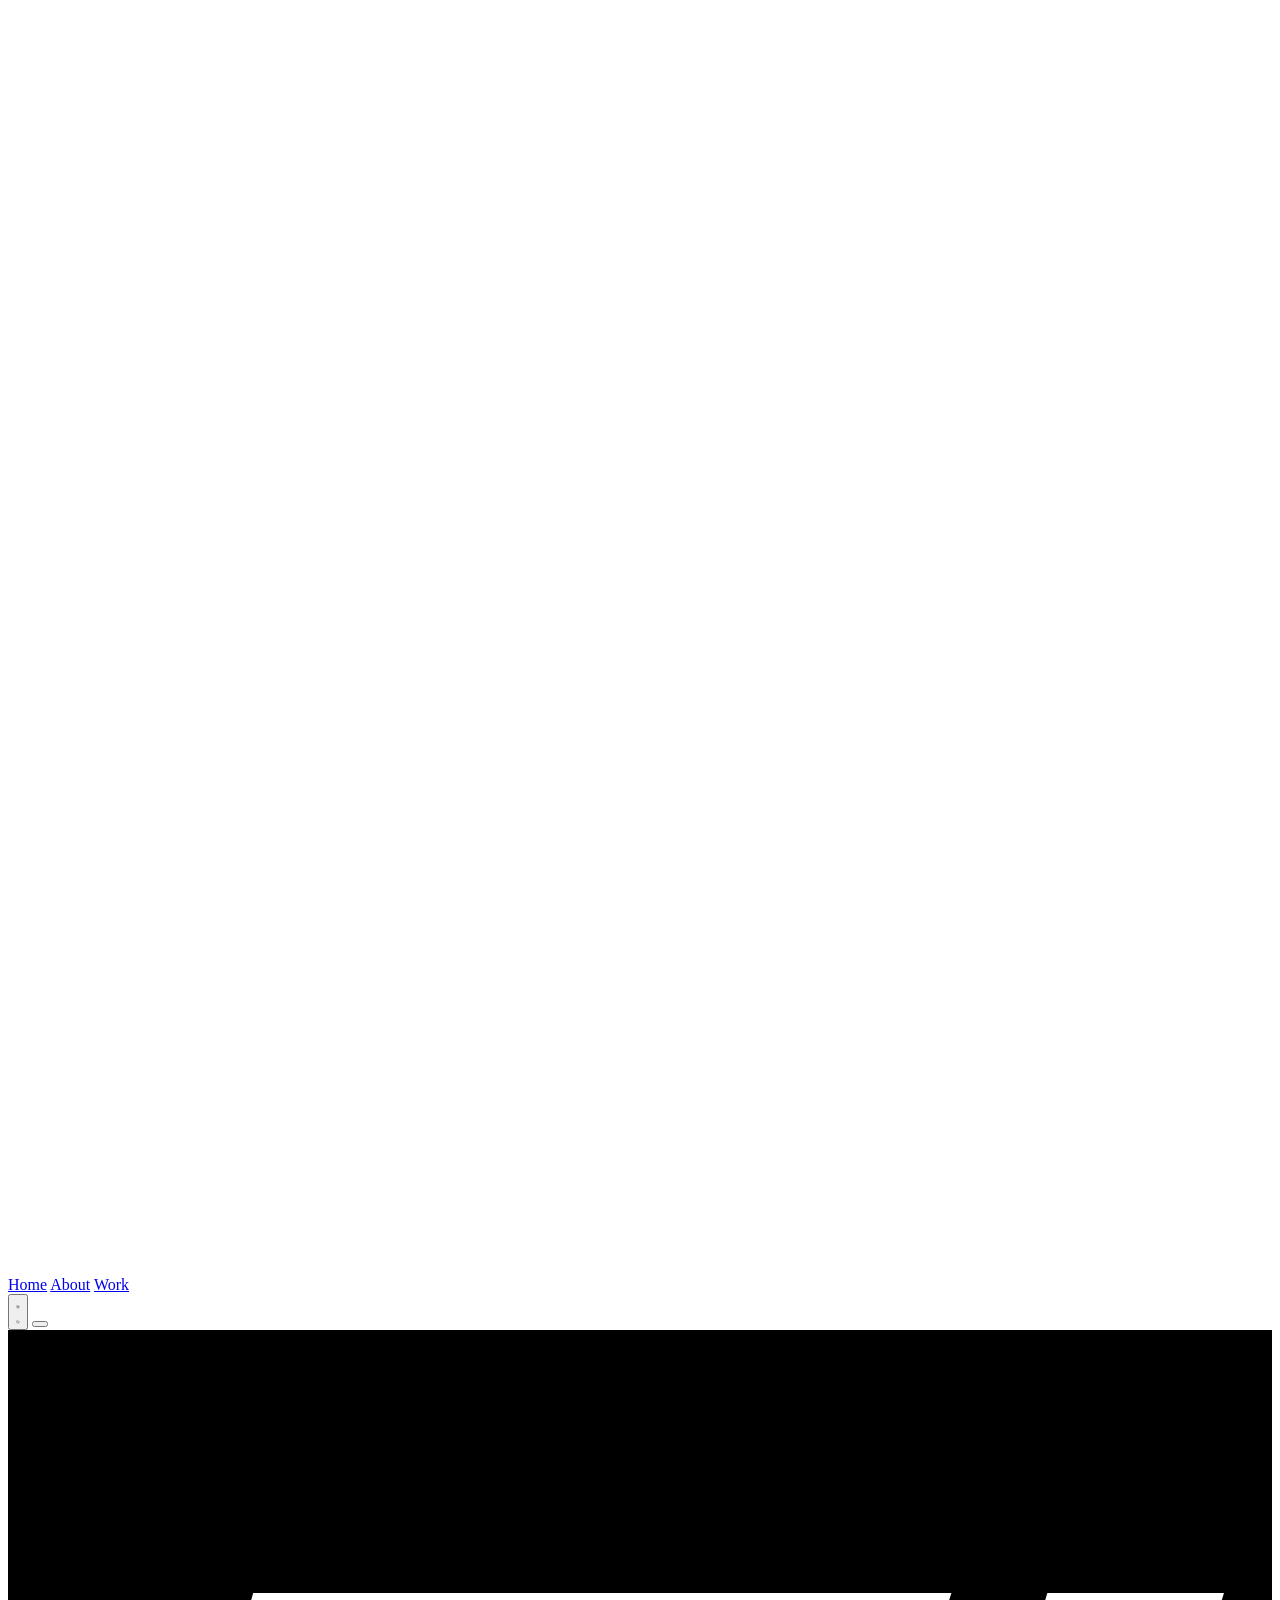
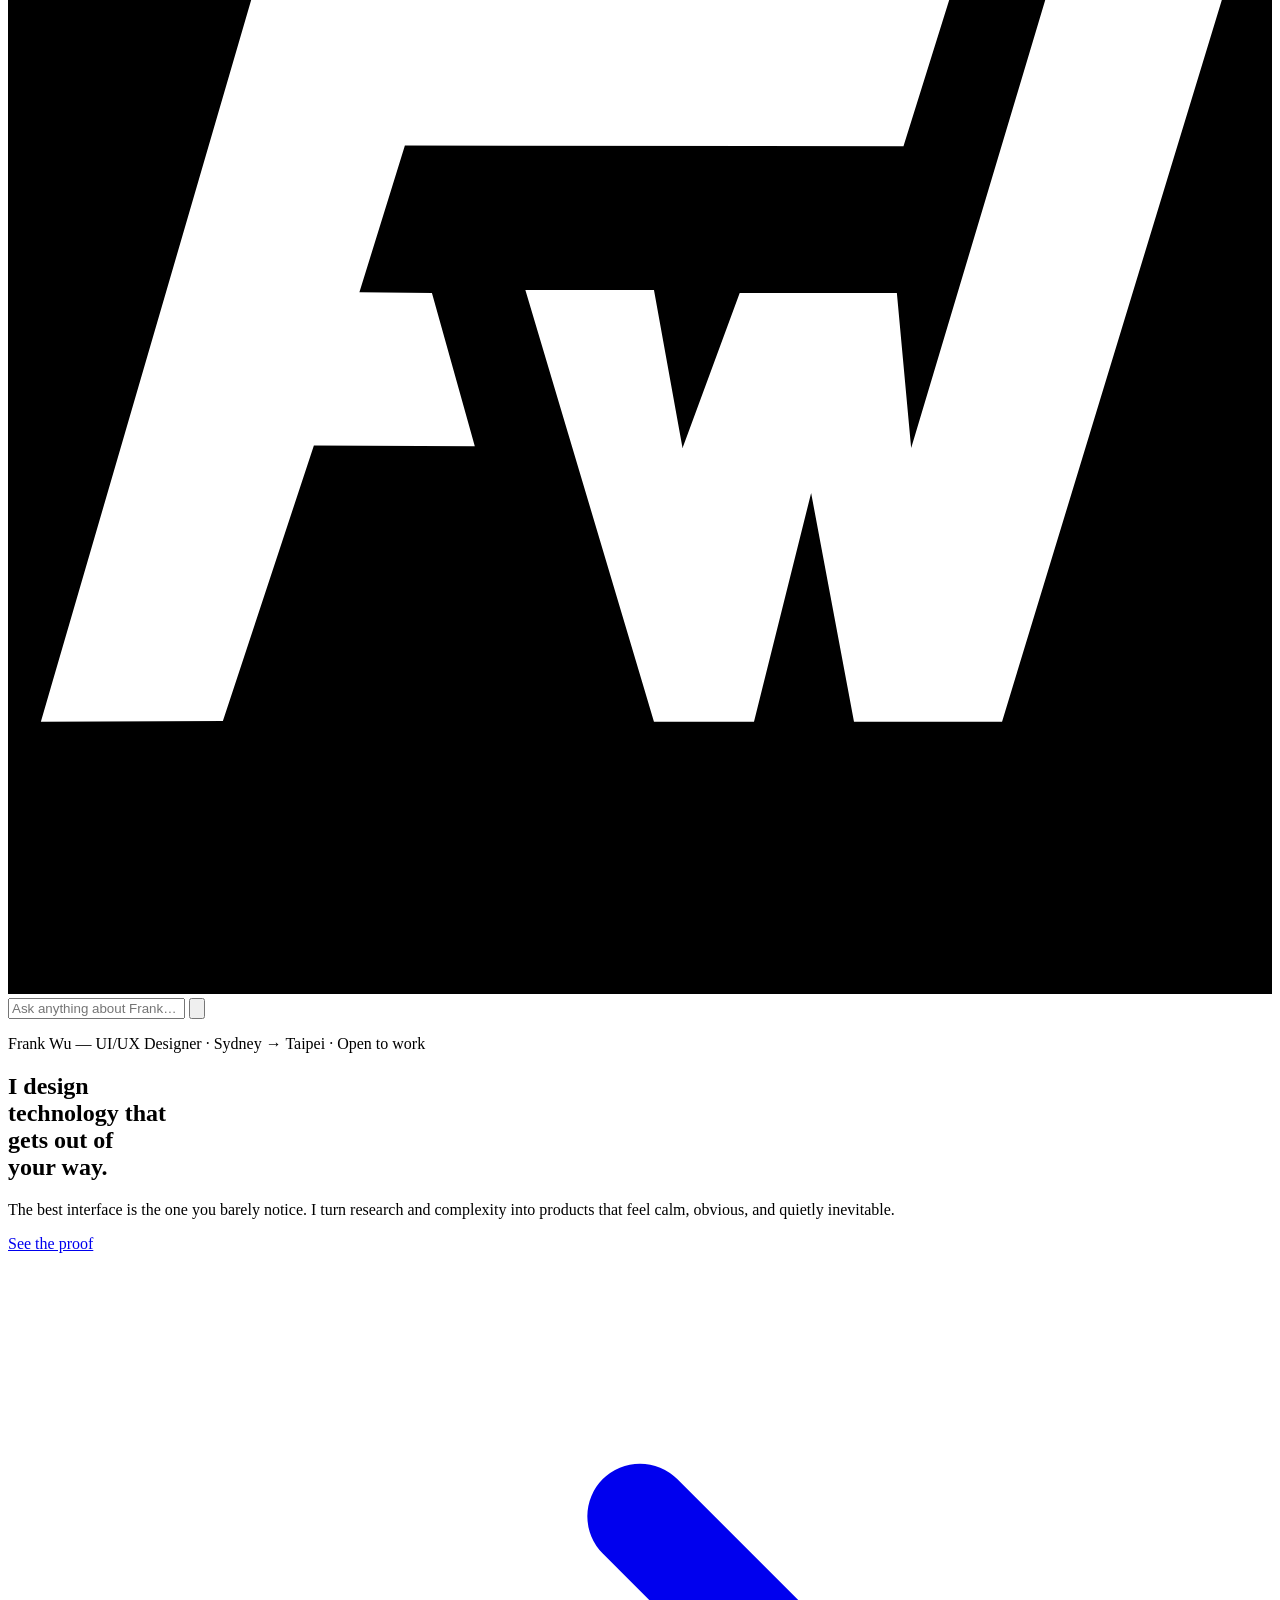
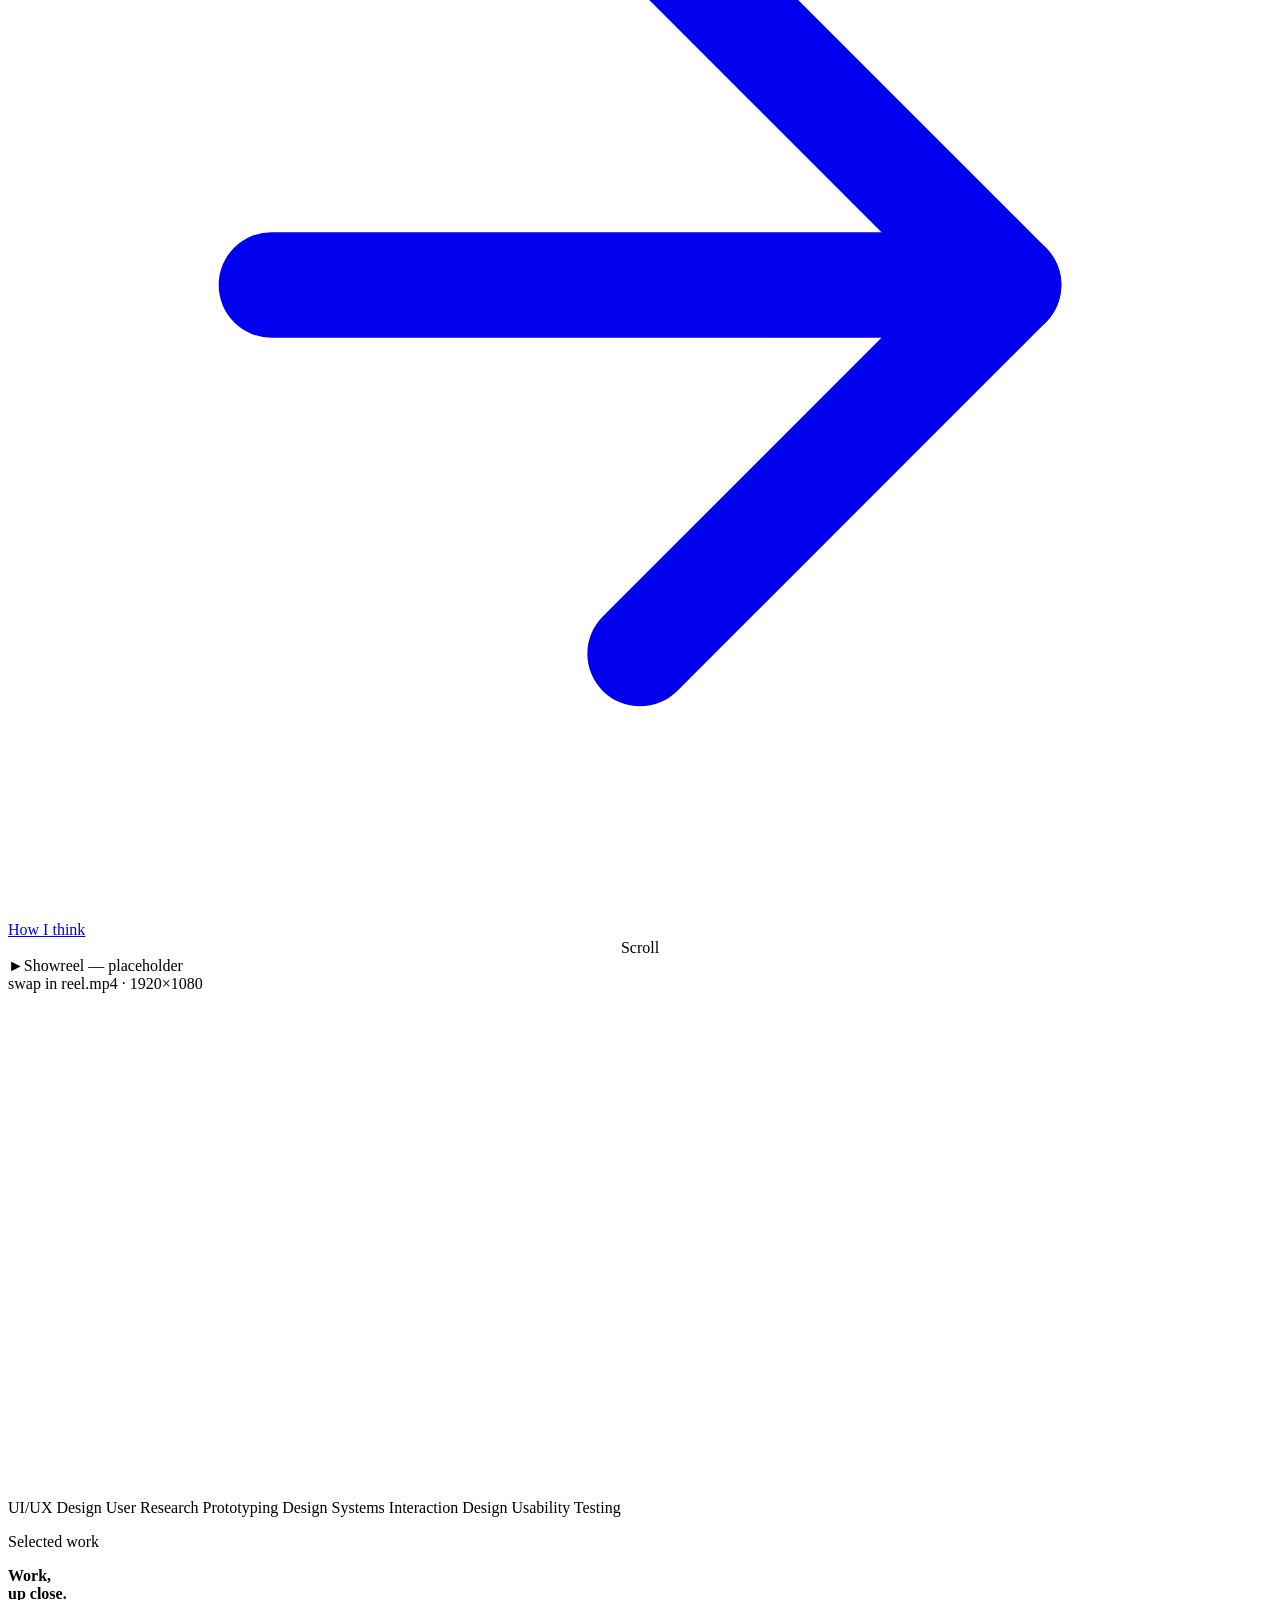
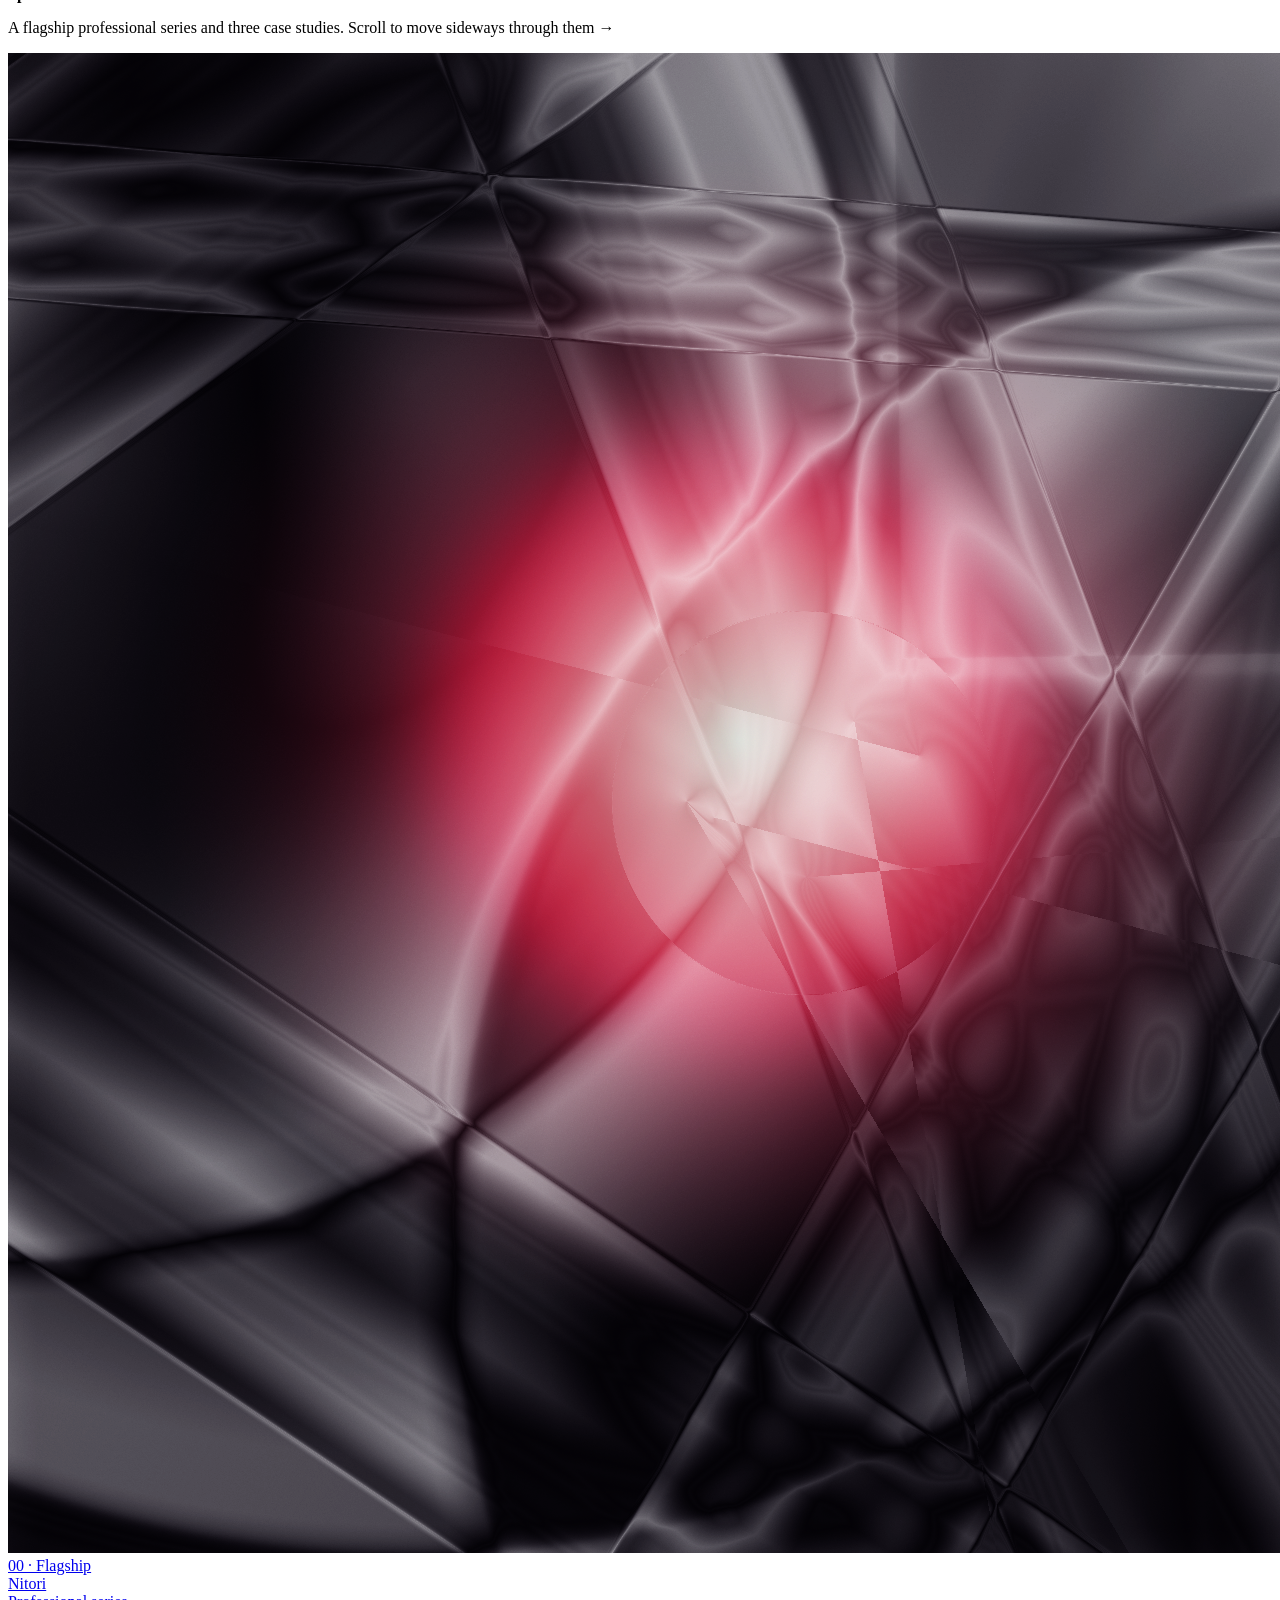
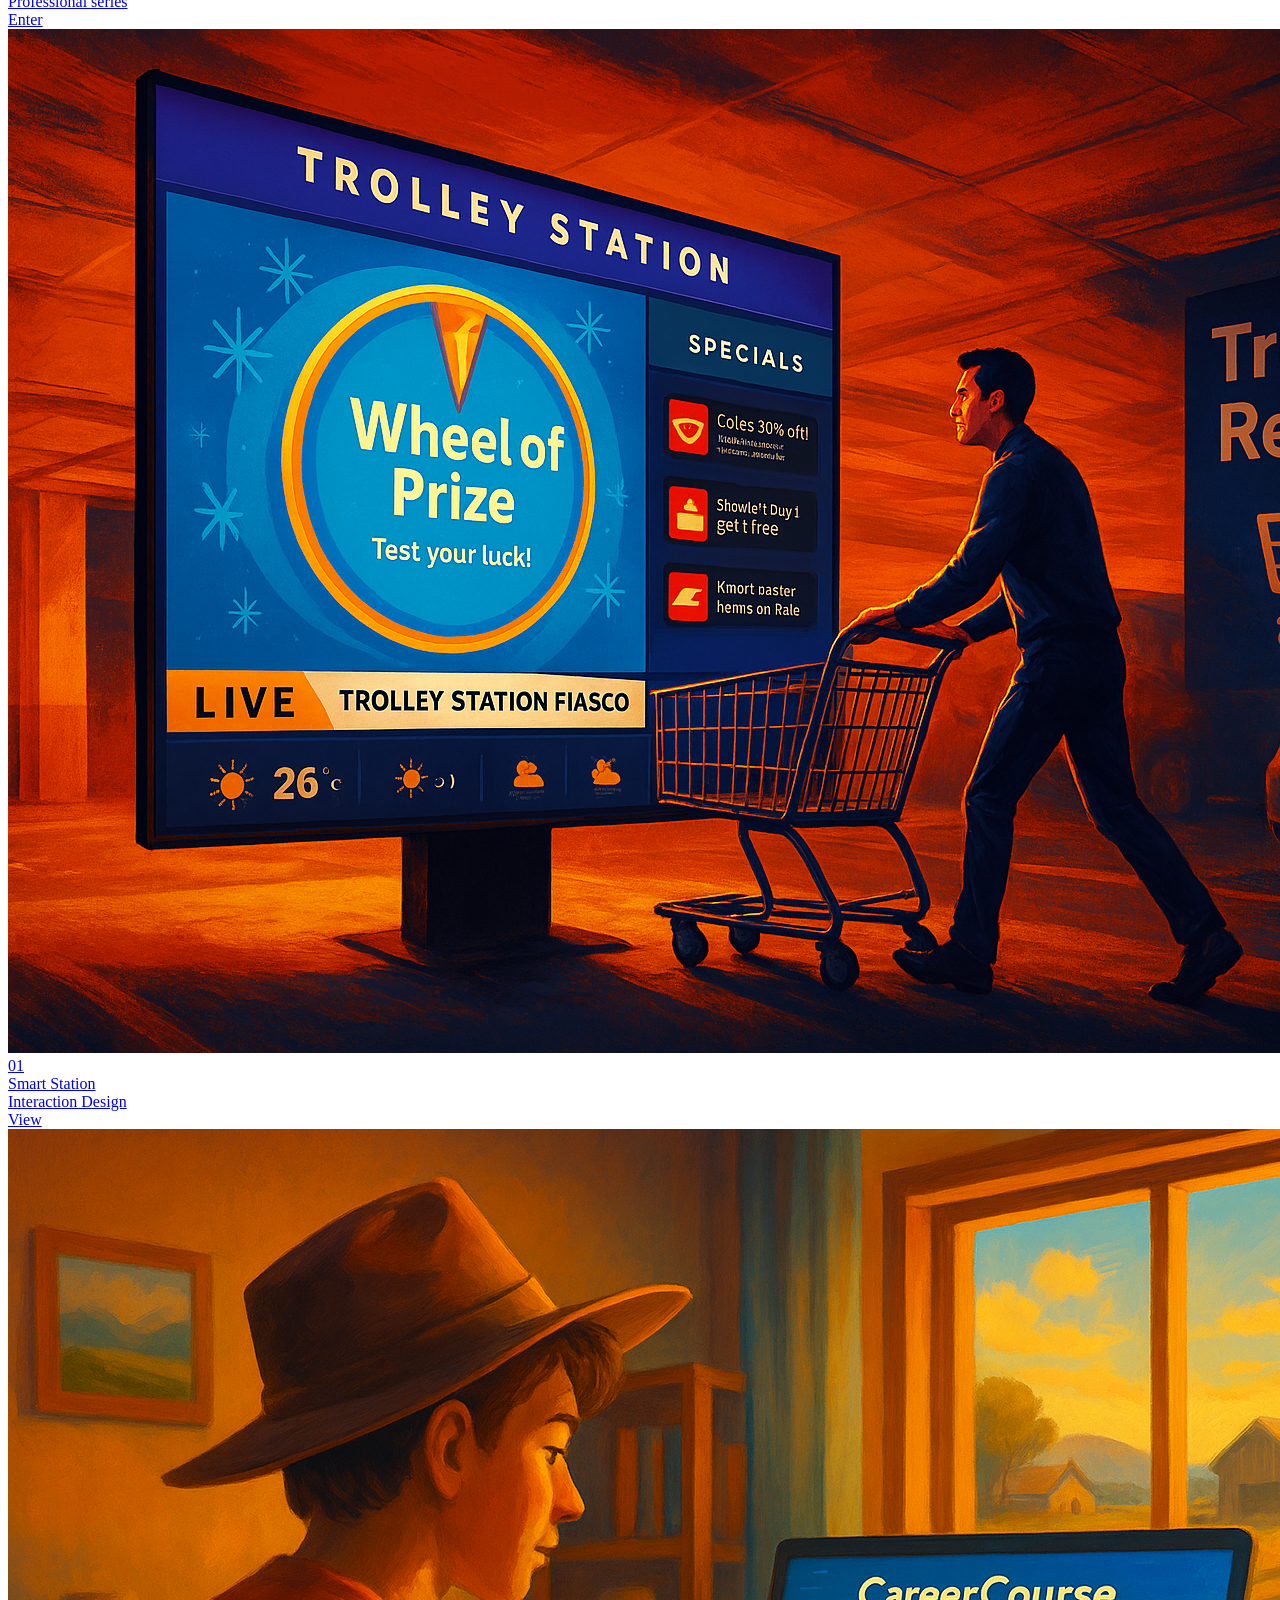
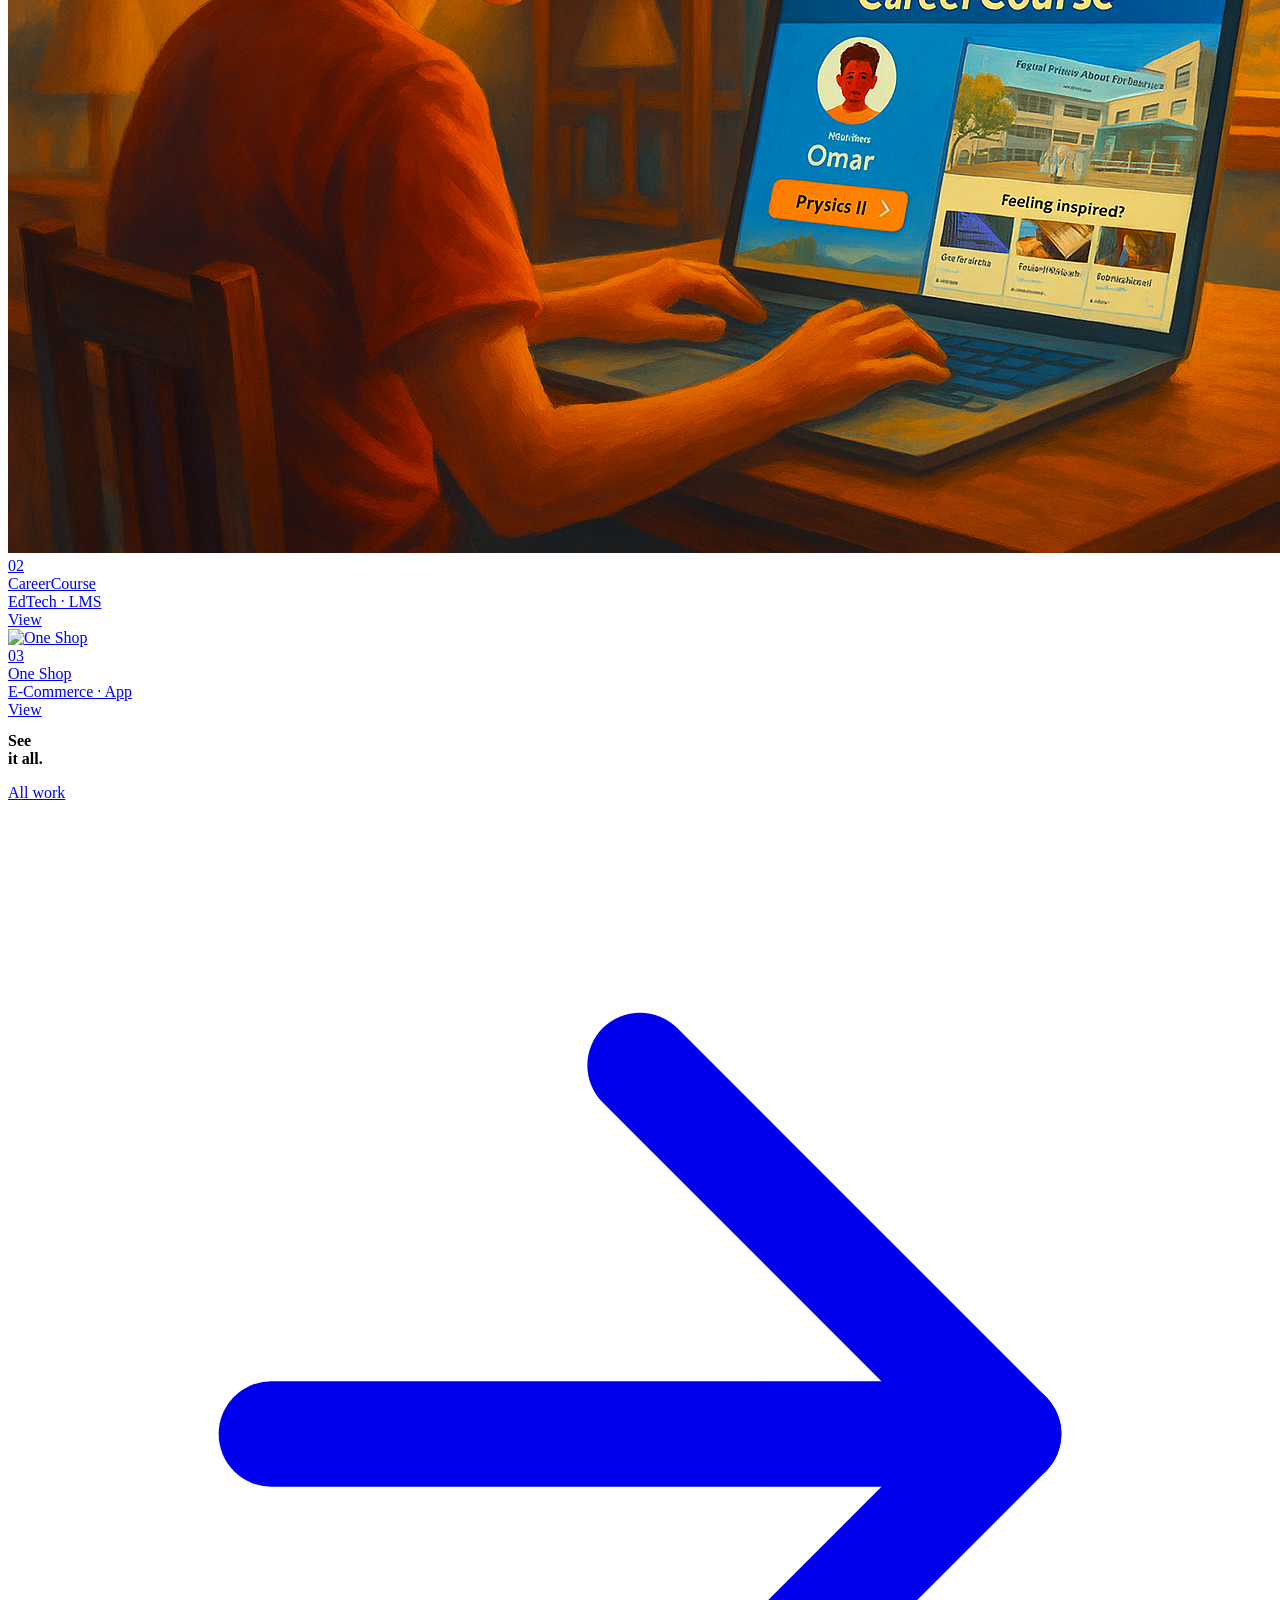
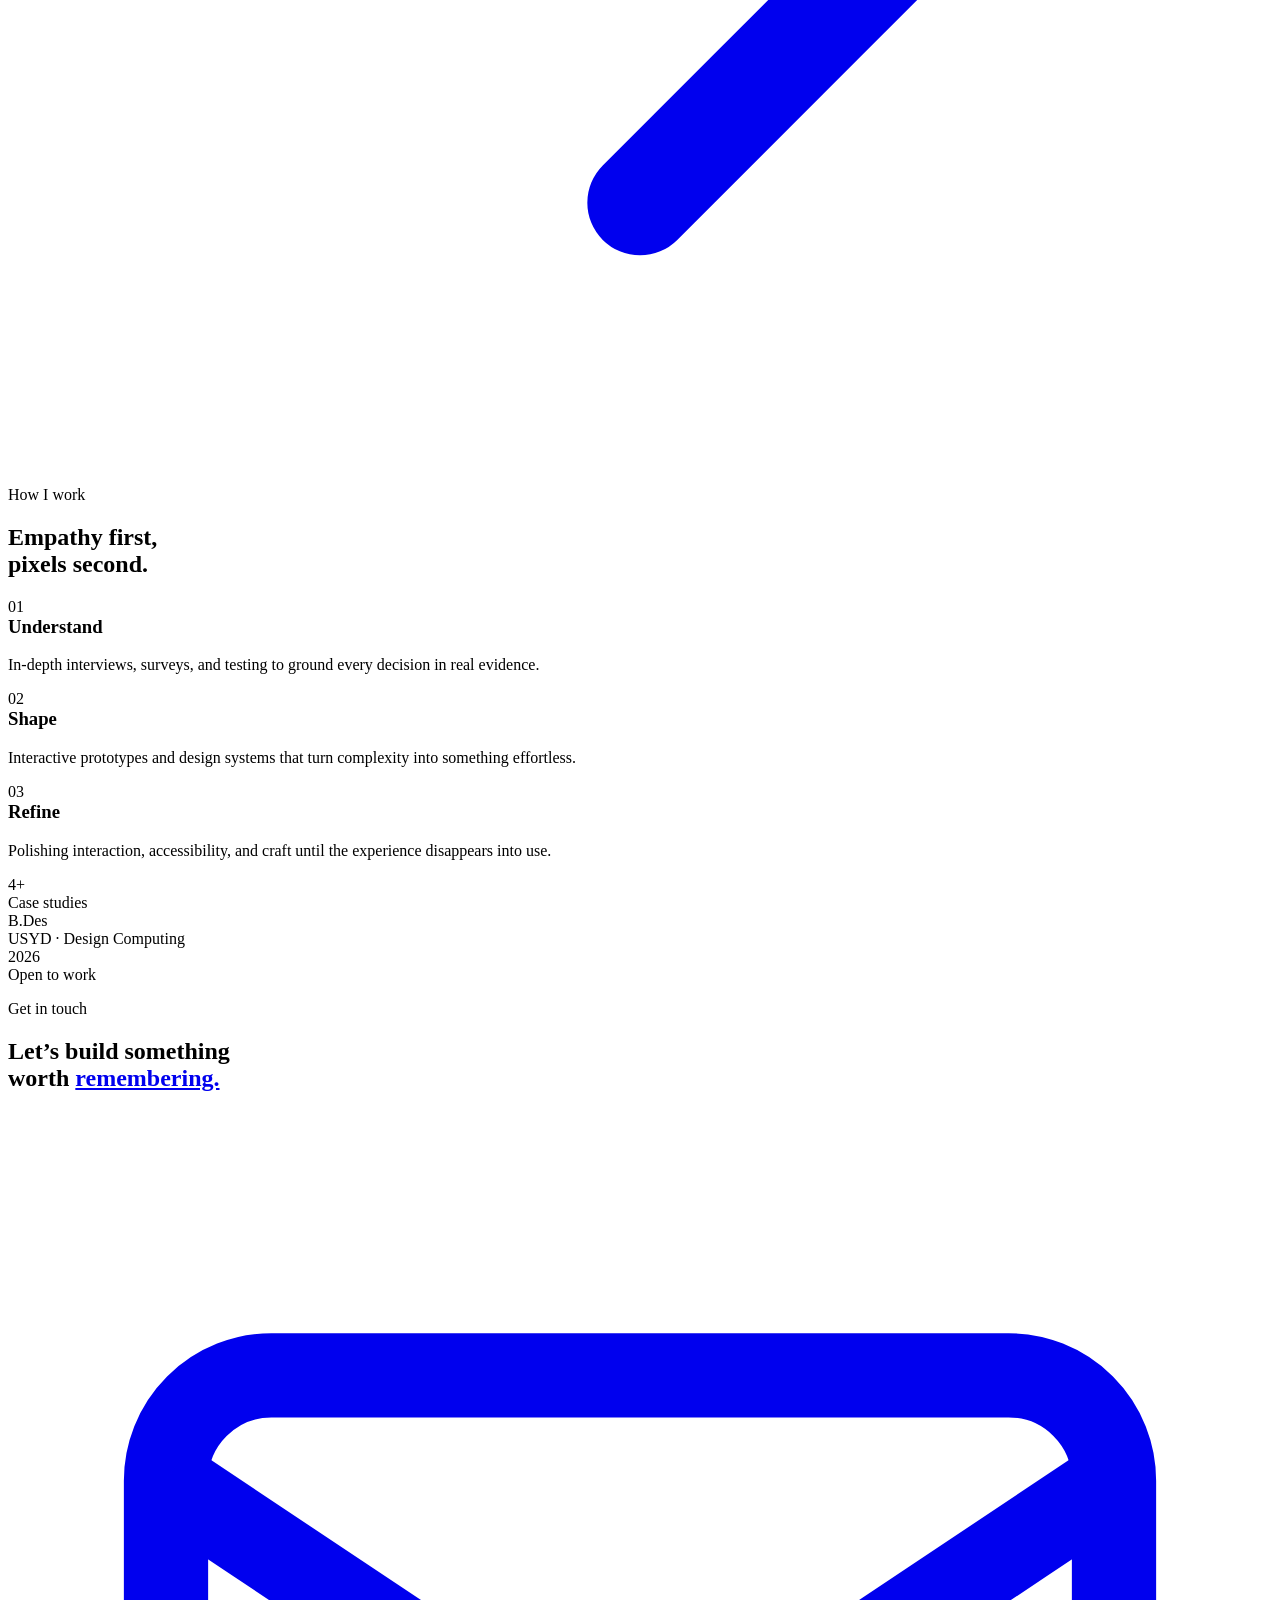
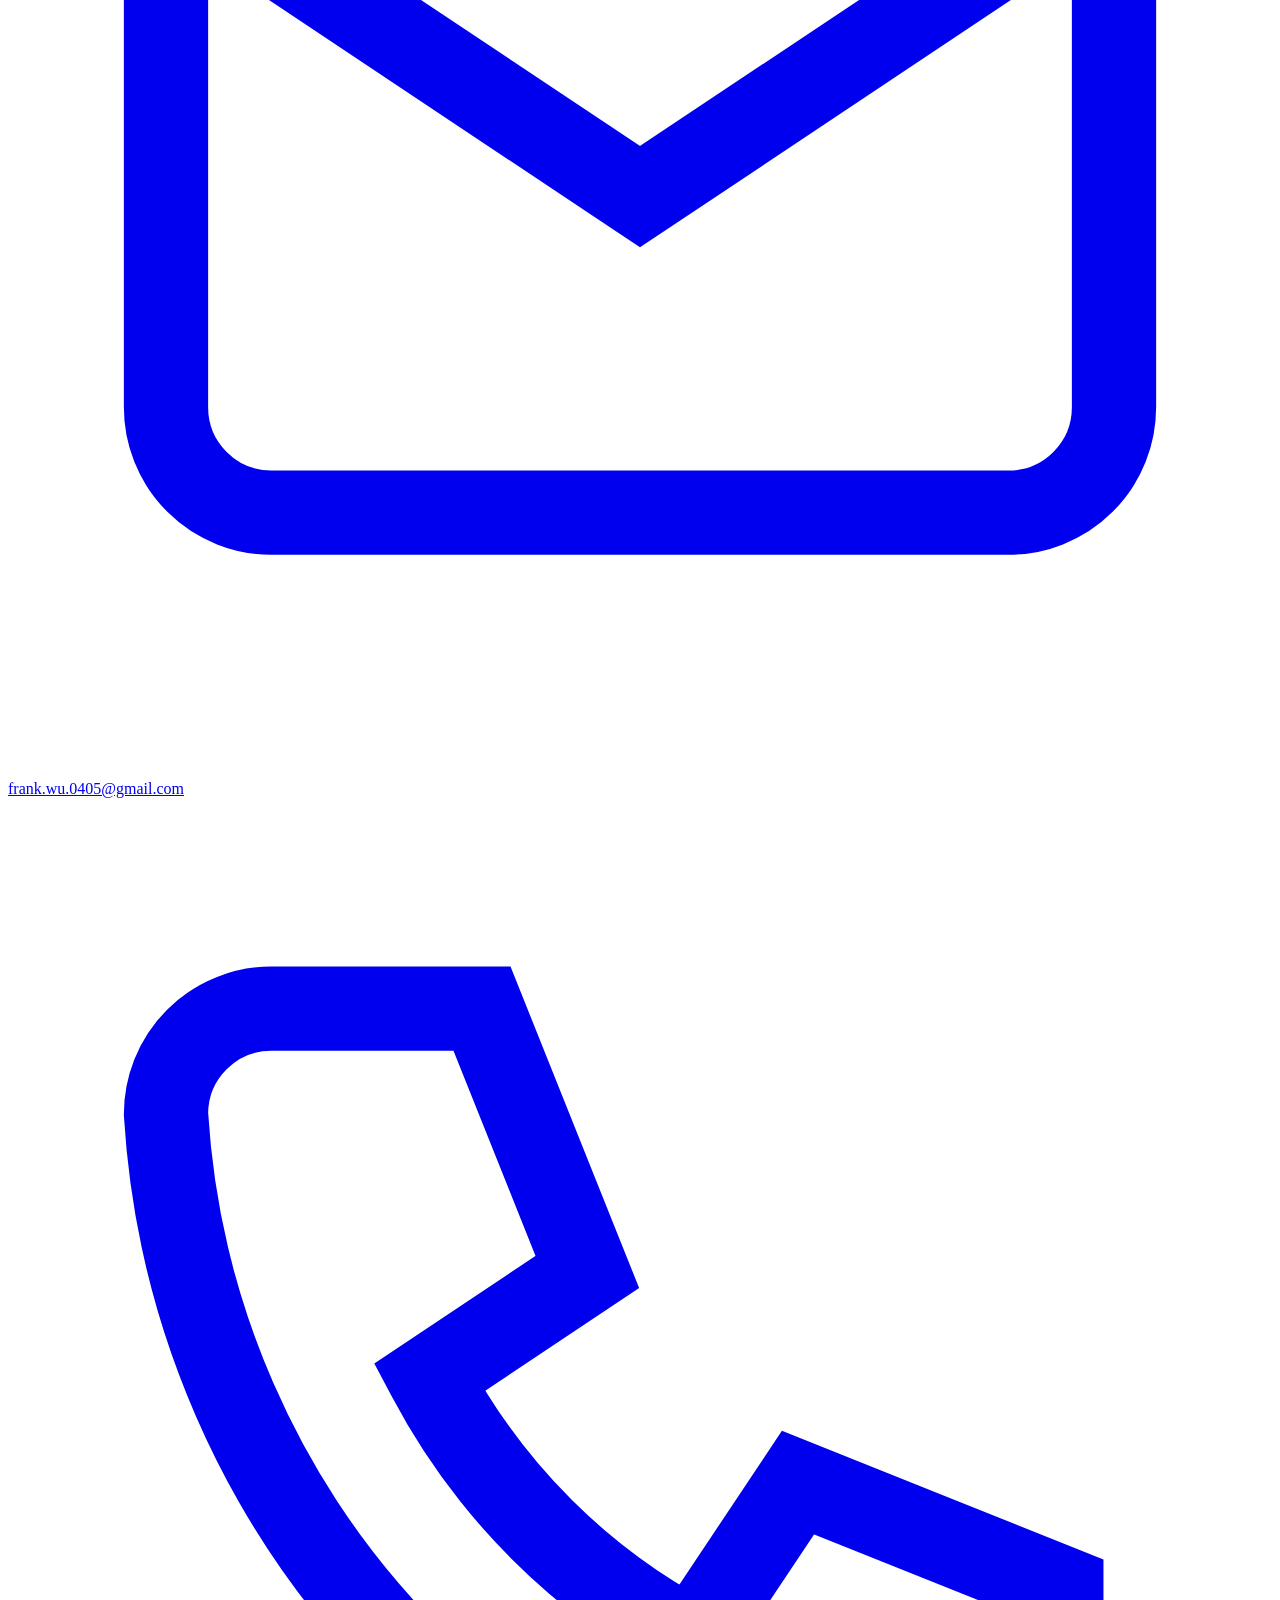
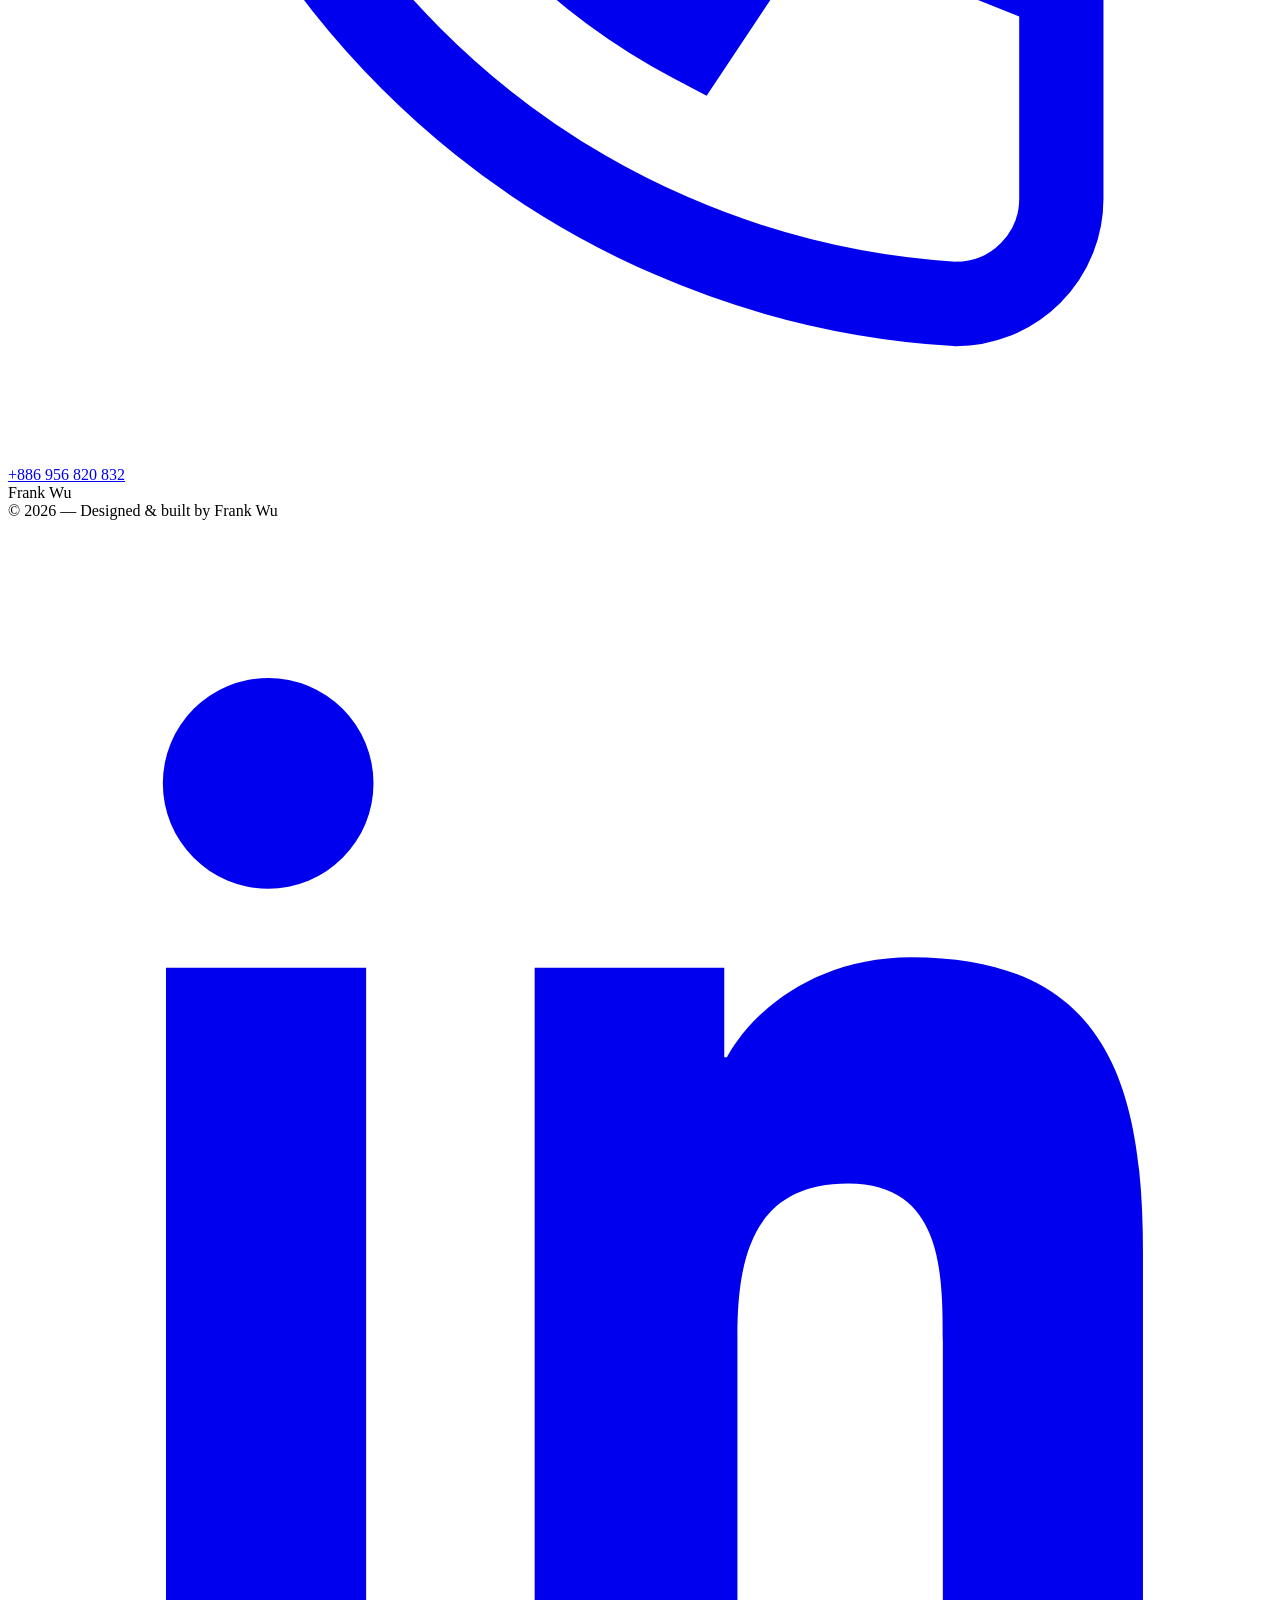
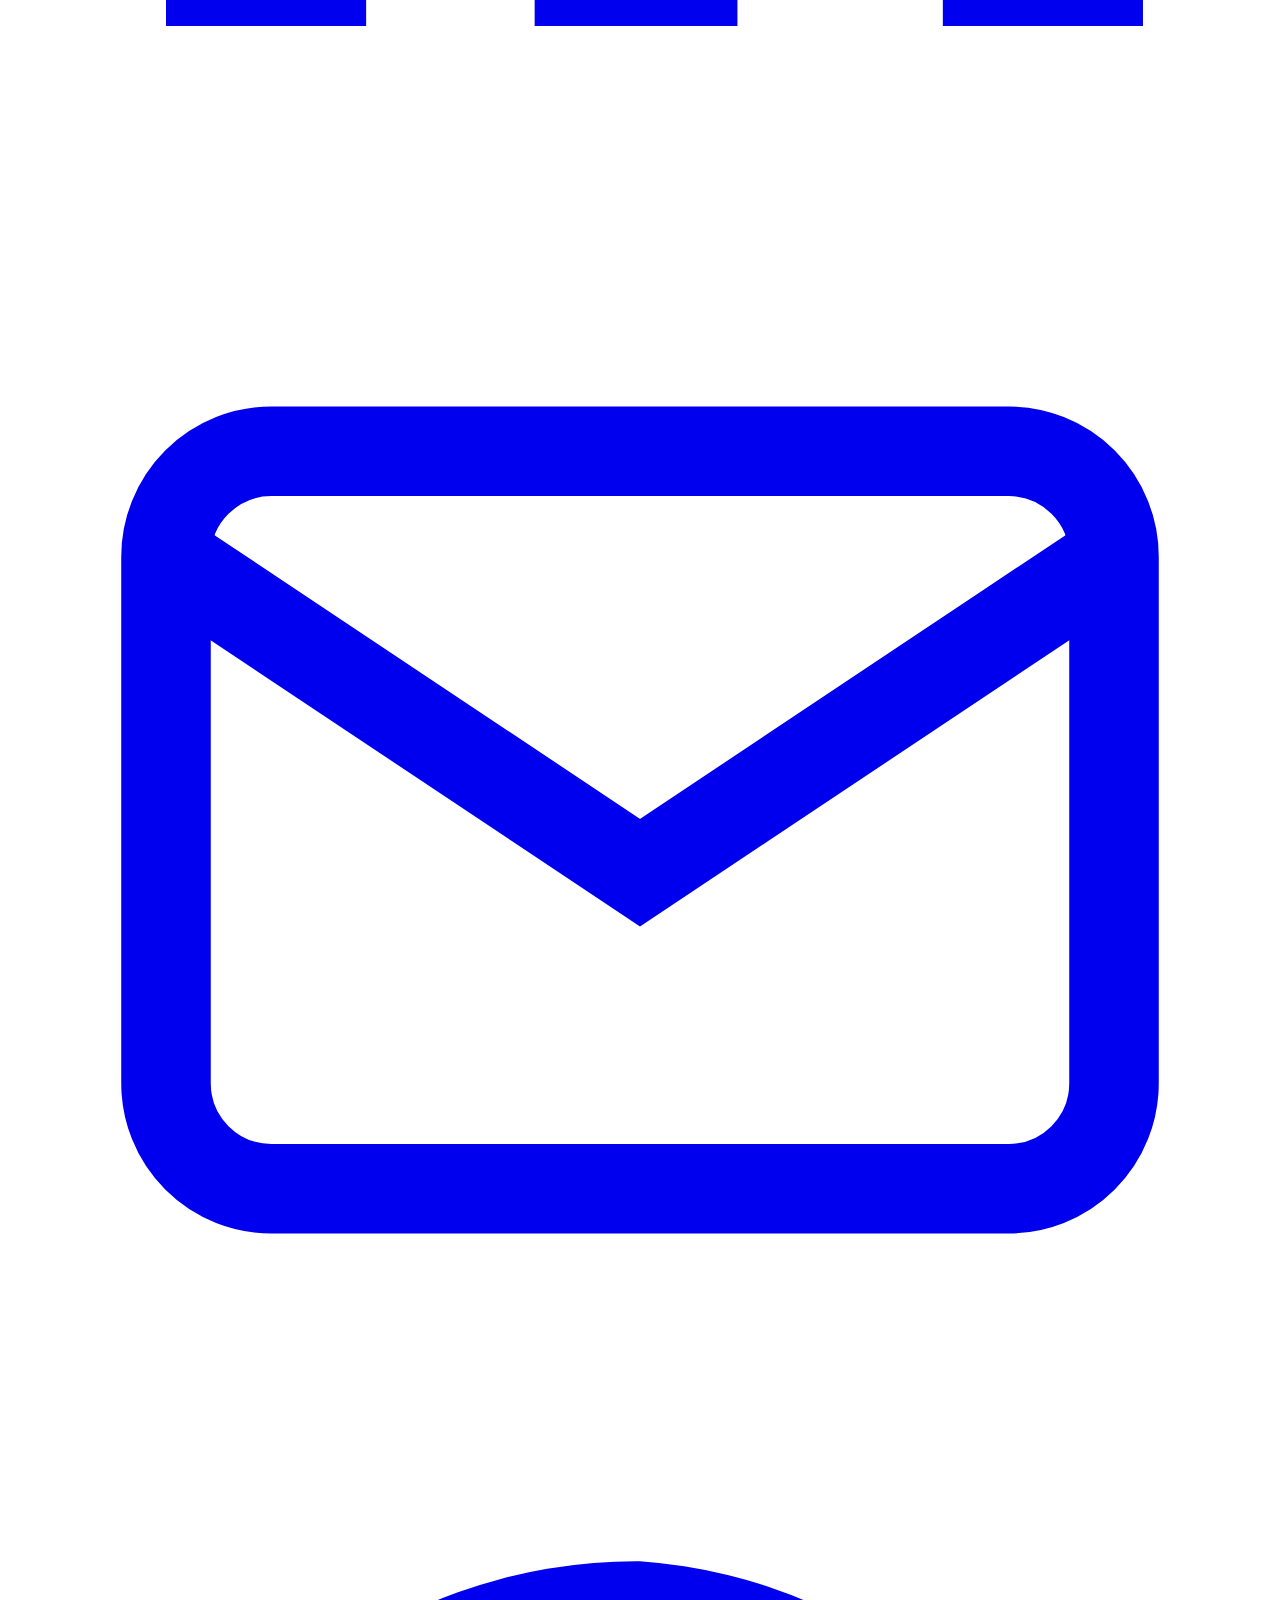
==== index.html @ 13b0316f "Add files via upload" ====
<!DOCTYPE html>
<html lang="en">
<head>
  <meta charset="UTF-8" />
  <meta name="viewport" content="width=device-width, initial-scale=1.0" />
  <title>Frank Wu — UI/UX Designer</title>
  <meta name="description" content="Frank Wu — UI/UX designer crafting calm, intuitive products. An experience-driven portfolio: selected work, case studies, and the Nitori series." />
  <script>(function(){try{var d=document.documentElement;var t=localStorage.getItem('fw-theme')||(matchMedia('(prefers-color-scheme: dark)').matches?'dark':'light');d.setAttribute('data-theme',t);if(sessionStorage.getItem('fw-nav')==='1'){d.classList.add('nav-enter');sessionStorage.removeItem('fw-nav');}else if(!sessionStorage.getItem('fw-loaded')){d.classList.add('is-loading');}sessionStorage.setItem('fw-loaded','1');}catch(e){}})();</script>
  <link rel="preconnect" href="https://fonts.googleapis.com">
  <link rel="preconnect" href="https://fonts.gstatic.com" crossorigin>
  <link href="https://fonts.googleapis.com/css2?family=Anton&family=Inter:wght@400;500;600&family=JetBrains+Mono:wght@400;500&display=swap" rel="stylesheet">
  <link rel="stylesheet" href="assets/css/style.css" />
  <link rel="icon" type="image/svg+xml" href="assets/images/LOGOs-10.svg">
</head>
<body>
  <header class="nav">
    <div class="nav__inner">
      <a href="index.html" class="nav__logo" aria-label="Frank Wu — home"><img src="assets/images/LOGOs-10.svg" alt="Frank Wu logo"></a>
      <div class="nav__right">
        <nav class="nav__links" aria-label="Primary">
          <a href="index.html" class="nav__link">Home</a>
          <a href="about.html" class="nav__link">About</a>
          <a href="projects.html" class="nav__link">Work</a>
        </nav>
        <button class="theme-toggle" aria-label="Toggle dark mode" title="Toggle theme">
          <svg class="icon-sun" viewBox="0 0 24 24" fill="none" stroke="currentColor" stroke-width="1.7" stroke-linecap="round"><circle cx="12" cy="12" r="4"/><path d="M12 2v2M12 20v2M4.9 4.9l1.4 1.4M17.7 17.7l1.4 1.4M2 12h2M20 12h2M4.9 19.1l1.4-1.4M17.7 6.3l1.4-1.4"/></svg>
          <svg class="icon-moon" viewBox="0 0 24 24" fill="none" stroke="currentColor" stroke-width="1.7" stroke-linecap="round" stroke-linejoin="round"><path d="M21 12.8A9 9 0 1 1 11.2 3a7 7 0 0 0 9.8 9.8z"/></svg>
        </button>
        <button class="nav__burger" aria-label="Open menu"><span></span></button>
      </div>
    </div>
  </header>

  <!-- Branded page-transition veil (logo aperture) -->
  <div class="veil" aria-hidden="true">
    <svg viewBox="0 0 2000 2000" preserveAspectRatio="xMidYMid slice">
      <defs>
        <mask id="veilMask">
          <rect x="-3000" y="-3000" width="8000" height="8000" fill="#fff"/>
          <g class="veil__hole" fill="#000">
            <polygon points="818.61 886.07 1022.09 1569.04 1180.35 1569.04 1270.78 1207.3 1338.61 1569.04 1572.87 1569.04 1924 416 1644.52 416 1429.04 1136.26 1406.43 890.78 1157.74 890.78 1067.3 1136.26 1022.09 886.07 818.61 886.07"/>
            <polygon points="670.78 890.78 738.61 1133.26 484 1132.26 340 1568.04 52 1569.04 388 416 1492.7 416 1416.87 658.48 628 657.48 556 889.78 670.78 890.78"/>
          </g>
        </mask>
      </defs>
      <rect class="veil__paint" x="-3000" y="-3000" width="8000" height="8000" mask="url(#veilMask)"/>
    </svg>
  </div>

  <!-- Center AI search frame (placeholder for future LLM chatbot) -->
  <div class="navsearch" role="search">
    <form class="navsearch__field">
      <input class="navsearch__input" type="text" placeholder="Ask anything about Frank…" aria-label="Ask Frank’s assistant" autocomplete="off">
      <button class="navsearch__send" type="submit" aria-label="Send"><svg viewBox="0 0 24 24" fill="none" stroke="currentColor" stroke-width="1.9" stroke-linecap="round" stroke-linejoin="round"><path d="M4 12h15M13 6l6 6-6 6"/></svg></button>
    </form>
    <div class="navsearch__convo" aria-live="polite"></div>
  </div>

  <main>
    <!-- ░░ SCENE 1 — THESIS HERO ░░ -->
    <section class="scene scene--full hero wrap">
      <div>
        <p class="eyebrow hero__eyebrow" data-reveal>Frank Wu — UI/UX Designer · Sydney → Taipei · Open to work</p>
        <h1 class="hero__title" data-reveal data-reveal-delay="1">I design<br>technology that<br>gets out of<br>your <span class="accent">way.</span></h1>
        <p class="hero__lead lead" data-reveal data-reveal-delay="2">The best interface is the one you barely notice. I turn research and complexity into products that feel calm, obvious, and quietly inevitable.</p>
        <div class="hero__actions" data-reveal data-reveal-delay="3">
          <a href="projects.html" class="btn btn--primary" data-magnetic>See the proof
            <svg class="arrow" viewBox="0 0 24 24" fill="none" stroke="currentColor" stroke-width="2" stroke-linecap="round" stroke-linejoin="round"><path d="M5 12h14"/><path d="m12 5 7 7-7 7"/></svg>
          </a>
          <a href="about.html" class="btn btn--ghost" data-magnetic>How I think</a>
        </div>
      </div>
      <div style="margin-top:auto; padding-top: var(--space-7); display:flex; justify-content:center;">
        <span class="scroll-cue" data-reveal>Scroll</span>
      </div>
    </section>

    <!-- ░░ SCENE 2 — SHOWREEL (placeholder) ░░ -->
    <section class="section wrap" style="padding-top:0;">
      <div class="parallax-media" data-parallax data-reveal style="aspect-ratio:21/9; border-radius:var(--radius-md); border:1px solid var(--line);">
        <div class="media-ph"><div class="media-ph__label"><i>&#9658;</i>Showreel — placeholder<br>swap in reel.mp4 · 1920×1080</div></div>
      </div>
    </section>

    <!-- ░░ MARQUEE ░░ -->
    <div class="marquee" aria-hidden="true">
      <div class="marquee__track">
        <span class="marquee__item">UI/UX Design</span>
        <span class="marquee__item">User Research</span>
        <span class="marquee__item">Prototyping</span>
        <span class="marquee__item">Design Systems</span>
        <span class="marquee__item">Interaction Design</span>
        <span class="marquee__item">Usability Testing</span>
      </div>
    </div>

    <!-- ░░ SCENE 3 — WORK (pinned horizontal) ░░ -->
    <section class="scene scene--full h-scroll" data-horizontal aria-label="Selected work">
      <div class="h-track">
        <div class="h-panel h-panel--intro">
          <p class="eyebrow" data-reveal>Selected work</p>
          <h2 style="font-size:var(--step-4); margin:.4rem 0 1rem;">Work,<br>up close.</h2>
          <p class="muted">A flagship professional series and three case studies. Scroll to move sideways through them&nbsp;→</p>
        </div>

        <a class="h-panel showcase" href="nitori.html">
          <div class="showcase__media"><img src="assets/images/abstract art.png" alt="Nitori series" loading="lazy"></div>
          <div class="showcase__foot">
            <div><span class="showcase__num">00 · Flagship</span><div class="showcase__title">Nitori</div><span class="showcase__cat">Professional series</span></div>
            <span class="chip chip--accent">Enter</span>
          </div>
        </a>

        <a class="h-panel showcase" href="project1.html">
          <div class="showcase__media"><img src="assets/images/smart_station_card_image.png" alt="Smart Station" loading="lazy"></div>
          <div class="showcase__foot">
            <div><span class="showcase__num">01</span><div class="showcase__title">Smart Station</div><span class="showcase__cat">Interaction Design</span></div>
            <span class="chip">View</span>
          </div>
        </a>

        <a class="h-panel showcase" href="project2.html">
          <div class="showcase__media"><img src="assets/images/career_course_card_image.png" alt="CareerCourse" loading="lazy"></div>
          <div class="showcase__foot">
            <div><span class="showcase__num">02</span><div class="showcase__title">CareerCourse</div><span class="showcase__cat">EdTech · LMS</span></div>
            <span class="chip">View</span>
          </div>
        </a>

        <a class="h-panel showcase" href="project3.html">
          <div class="showcase__media"><img src="assets/images/one_shop_gen_image.png" alt="One Shop" loading="lazy"></div>
          <div class="showcase__foot">
            <div><span class="showcase__num">03</span><div class="showcase__title">One Shop</div><span class="showcase__cat">E-Commerce · App</span></div>
            <span class="chip">View</span>
          </div>
        </a>

        <div class="h-panel h-panel--intro" style="align-items:flex-start;">
          <h2 style="font-size:var(--step-4); margin-bottom:1rem;">See<br>it all.</h2>
          <a href="projects.html" class="btn btn--primary" data-magnetic>All work
            <svg class="arrow" viewBox="0 0 24 24" fill="none" stroke="currentColor" stroke-width="2" stroke-linecap="round" stroke-linejoin="round"><path d="M5 12h14"/><path d="m12 5 7 7-7 7"/></svg>
          </a>
        </div>
      </div>
    </section>

    <!-- ░░ SCENE 4 — APPROACH (3D) ░░ -->
    <section class="scene section wrap">
      <div class="section-head" data-reveal>
        <p class="eyebrow">How I work</p>
        <h2>Empathy first,<br>pixels second.</h2>
      </div>
      <div class="bento">
        <article class="card card--hover col-2" data-tilt data-reveal>
          <div class="tilt-up">
            <div class="big-num">01</div>
            <h3 style="margin-top:var(--space-4)">Understand</h3>
            <p>In-depth interviews, surveys, and testing to ground every decision in real evidence.</p>
          </div>
        </article>
        <article class="card card--hover col-2" data-tilt data-reveal data-reveal-delay="1">
          <div class="tilt-up">
            <div class="big-num">02</div>
            <h3 style="margin-top:var(--space-4)">Shape</h3>
            <p>Interactive prototypes and design systems that turn complexity into something effortless.</p>
          </div>
        </article>
        <article class="card card--hover col-2" data-tilt data-reveal data-reveal-delay="2">
          <div class="tilt-up">
            <div class="big-num">03</div>
            <h3 style="margin-top:var(--space-4)">Refine</h3>
            <p>Polishing interaction, accessibility, and craft until the experience disappears into use.</p>
          </div>
        </article>
      </div>
      <div class="hero__stats" style="margin-top: var(--space-8); border-top:1px solid var(--line); padding-top: var(--space-6);" data-reveal>
        <div class="stat"><div class="stat__num"><span data-count="4" data-suffix="+">4+</span></div><div class="stat__label">Case studies</div></div>
        <div class="stat"><div class="stat__num">B.Des</div><div class="stat__label">USYD · Design Computing</div></div>
        <div class="stat"><div class="stat__num">2026</div><div class="stat__label">Open to work</div></div>
      </div>
    </section>

    <!-- ░░ SCENE 5 — CONTACT ░░ -->
    <section class="scene scene--full wrap cta" id="contact">
      <div>
        <p class="eyebrow no-tick" data-reveal style="justify-content:center;">Get in touch</p>
        <h2 class="cta__title" data-reveal data-reveal-delay="1">Let’s build something<br>worth <a href="mailto:frank.wu.0405@gmail.com">remembering.</a></h2>
        <div class="contact-row" data-reveal data-reveal-delay="2">
          <a href="mailto:frank.wu.0405@gmail.com" class="contact-link">
            <svg viewBox="0 0 24 24" fill="none" stroke="currentColor" stroke-width="1.6"><rect x="3" y="5" width="18" height="14" rx="2"/><path d="m3 7 9 6 9-6"/></svg>
            frank.wu.0405@gmail.com
          </a>
          <a href="tel:+886956820832" class="contact-link">
            <svg viewBox="0 0 24 24" fill="none" stroke="currentColor" stroke-width="1.6"><path d="M5 4h4l2 5-3 2a12 12 0 0 0 5 5l2-3 5 2v4a2 2 0 0 1-2 2A16 16 0 0 1 3 6a2 2 0 0 1 2-2z"/></svg>
            +886 956 820 832
          </a>
        </div>
      </div>
    </section>
  </main>

  <footer class="footer">
    <div class="wrap footer__inner">
      <div class="footer__brand">Frank Wu</div>
      <div class="footer__meta">© 2026 — Designed & built by Frank Wu</div>
      <div class="footer__social">
        <a href="https://www.linkedin.com/in/" target="_blank" rel="noopener" aria-label="LinkedIn"><svg viewBox="0 0 24 24" fill="currentColor"><path d="M6.94 5a2 2 0 1 1-4 0 2 2 0 0 1 4 0zM3 8.5h3.8V21H3zM10 8.5h3.6v1.7h.05c.5-.9 1.7-1.9 3.5-1.9 3.7 0 4.4 2.4 4.4 5.6V21h-3.8v-5.4c0-1.3 0-3-1.8-3s-2.1 1.4-2.1 2.9V21H10z"/></svg></a>
        <a href="mailto:frank.wu.0405@gmail.com" aria-label="Email"><svg viewBox="0 0 24 24" fill="none" stroke="currentColor" stroke-width="1.7"><rect x="3" y="5" width="18" height="14" rx="2"/><path d="m3 7 9 6 9-6"/></svg></a>
        <a href="#" aria-label="GitHub"><svg viewBox="0 0 24 24" fill="currentColor"><path d="M12 2a10 10 0 0 0-3.2 19.5c.5.1.7-.2.7-.5v-1.7c-2.8.6-3.4-1.3-3.4-1.3-.5-1.2-1.1-1.5-1.1-1.5-.9-.6.1-.6.1-.6 1 .1 1.5 1 1.5 1 .9 1.6 2.4 1.1 3 .8.1-.7.3-1.1.6-1.4-2.2-.3-4.6-1.1-4.6-5 0-1.1.4-2 1-2.7-.1-.3-.4-1.3.1-2.6 0 0 .8-.3 2.7 1a9.4 9.4 0 0 1 5 0c1.9-1.3 2.7-1 2.7-1 .5 1.3.2 2.3.1 2.6.6.7 1 1.6 1 2.7 0 3.9-2.4 4.7-4.6 5 .3.3.6.9.6 1.8v2.7c0 .3.2.6.7.5A10 10 0 0 0 12 2z"/></svg></a>
      </div>
    </div>
  </footer>

  <script src="assets/js/script.js" defer></script>
</body>
</html>
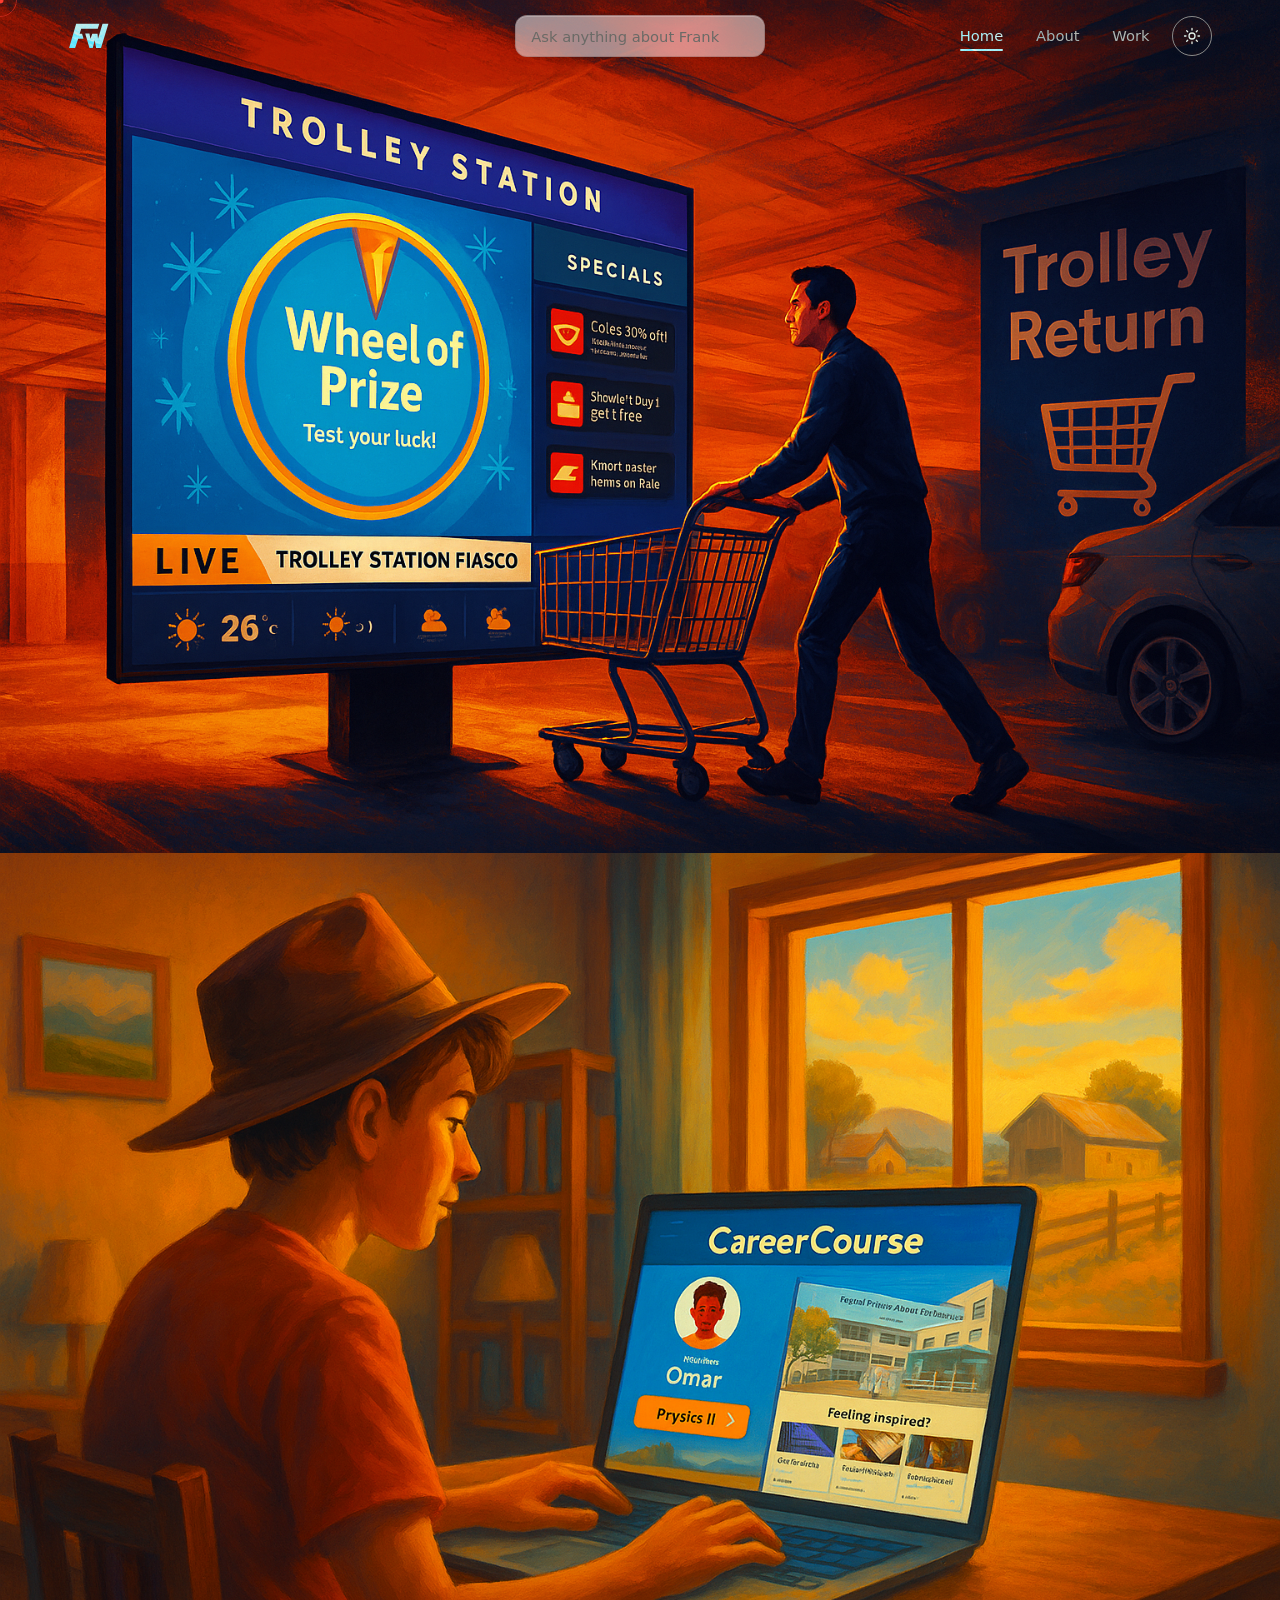
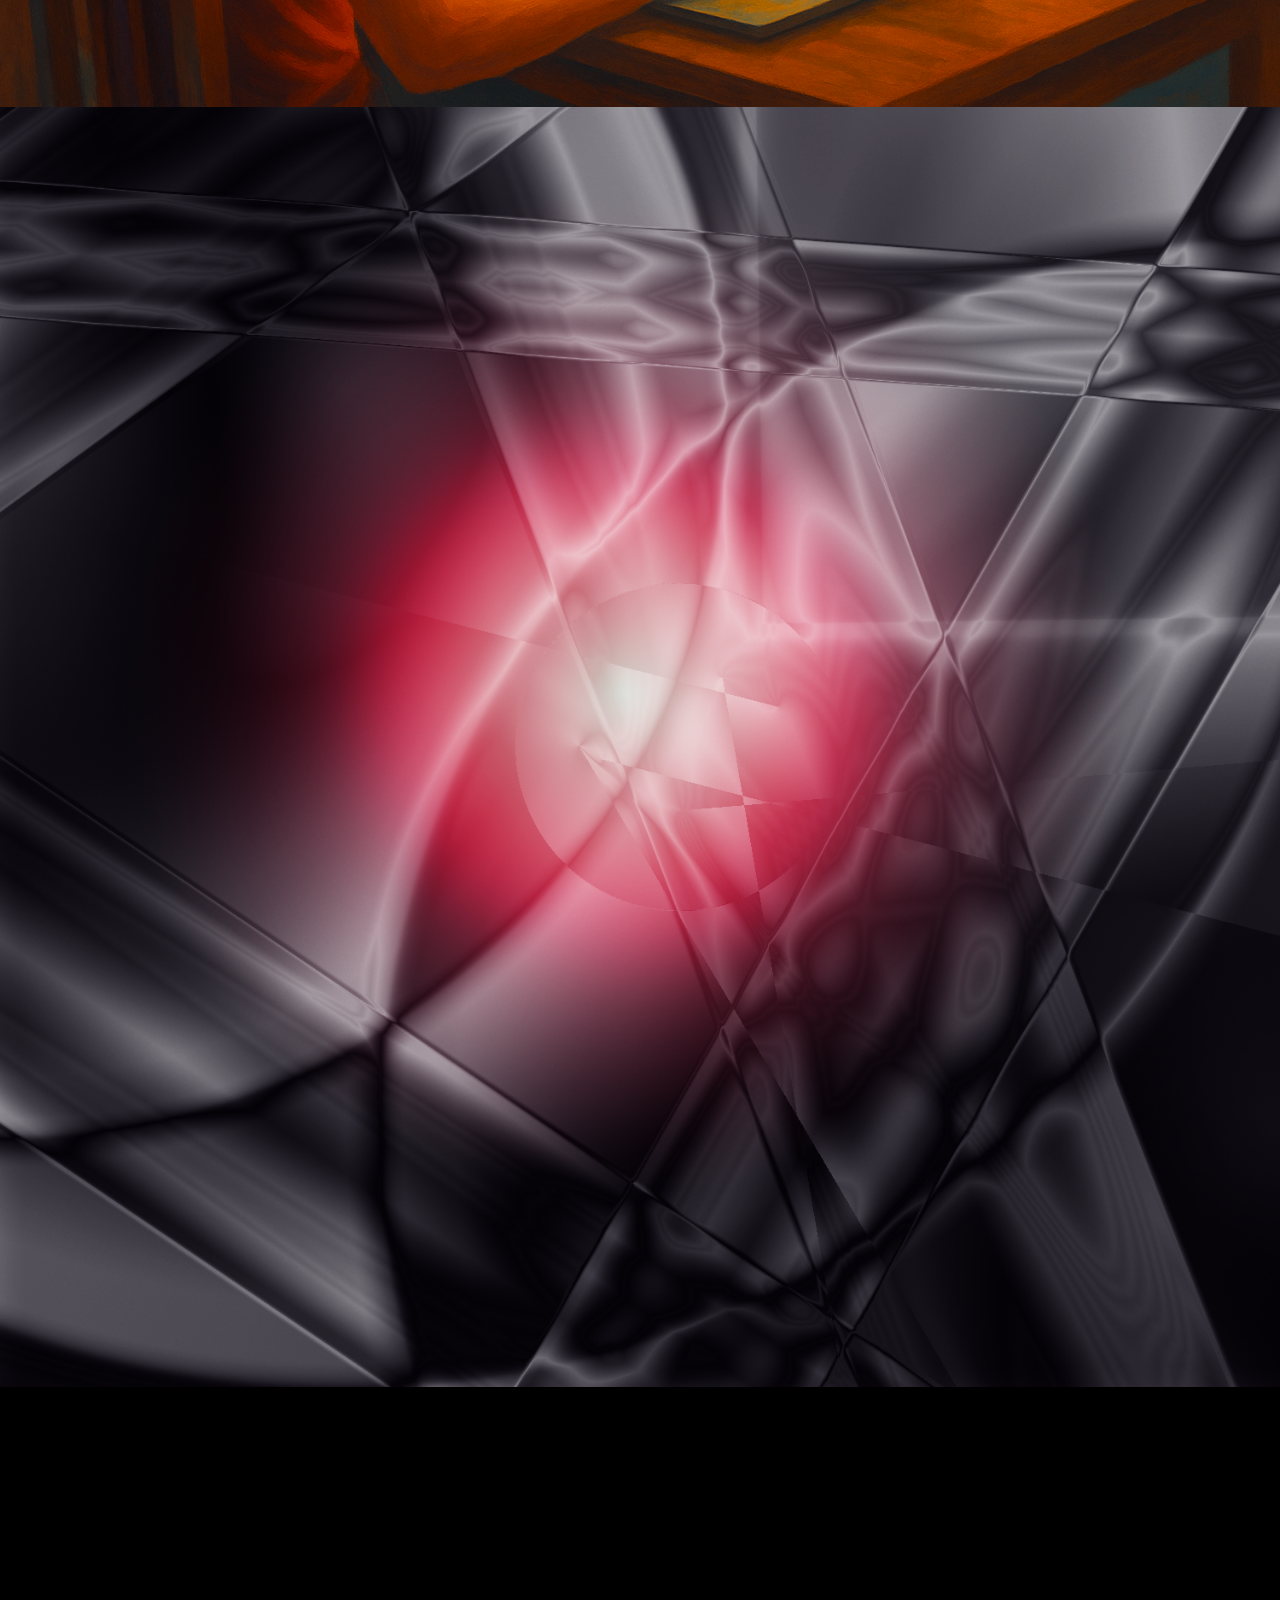
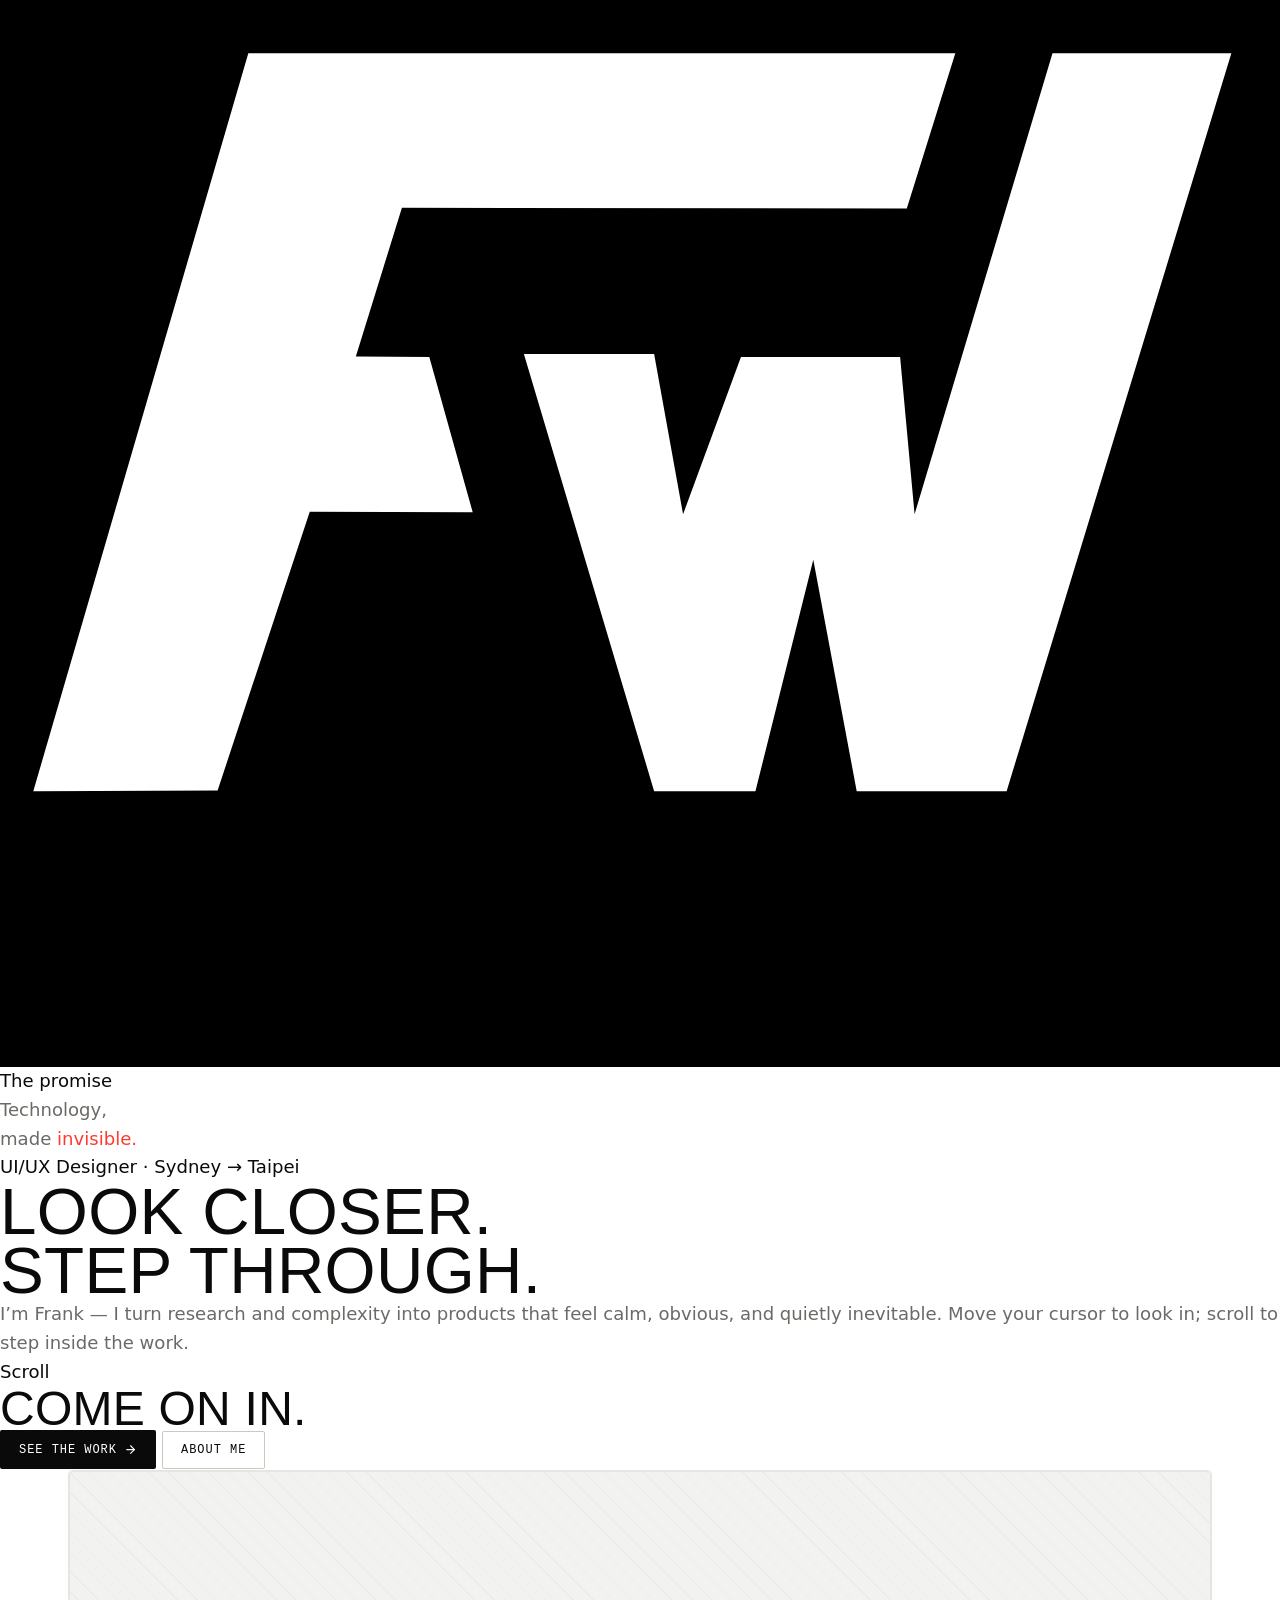
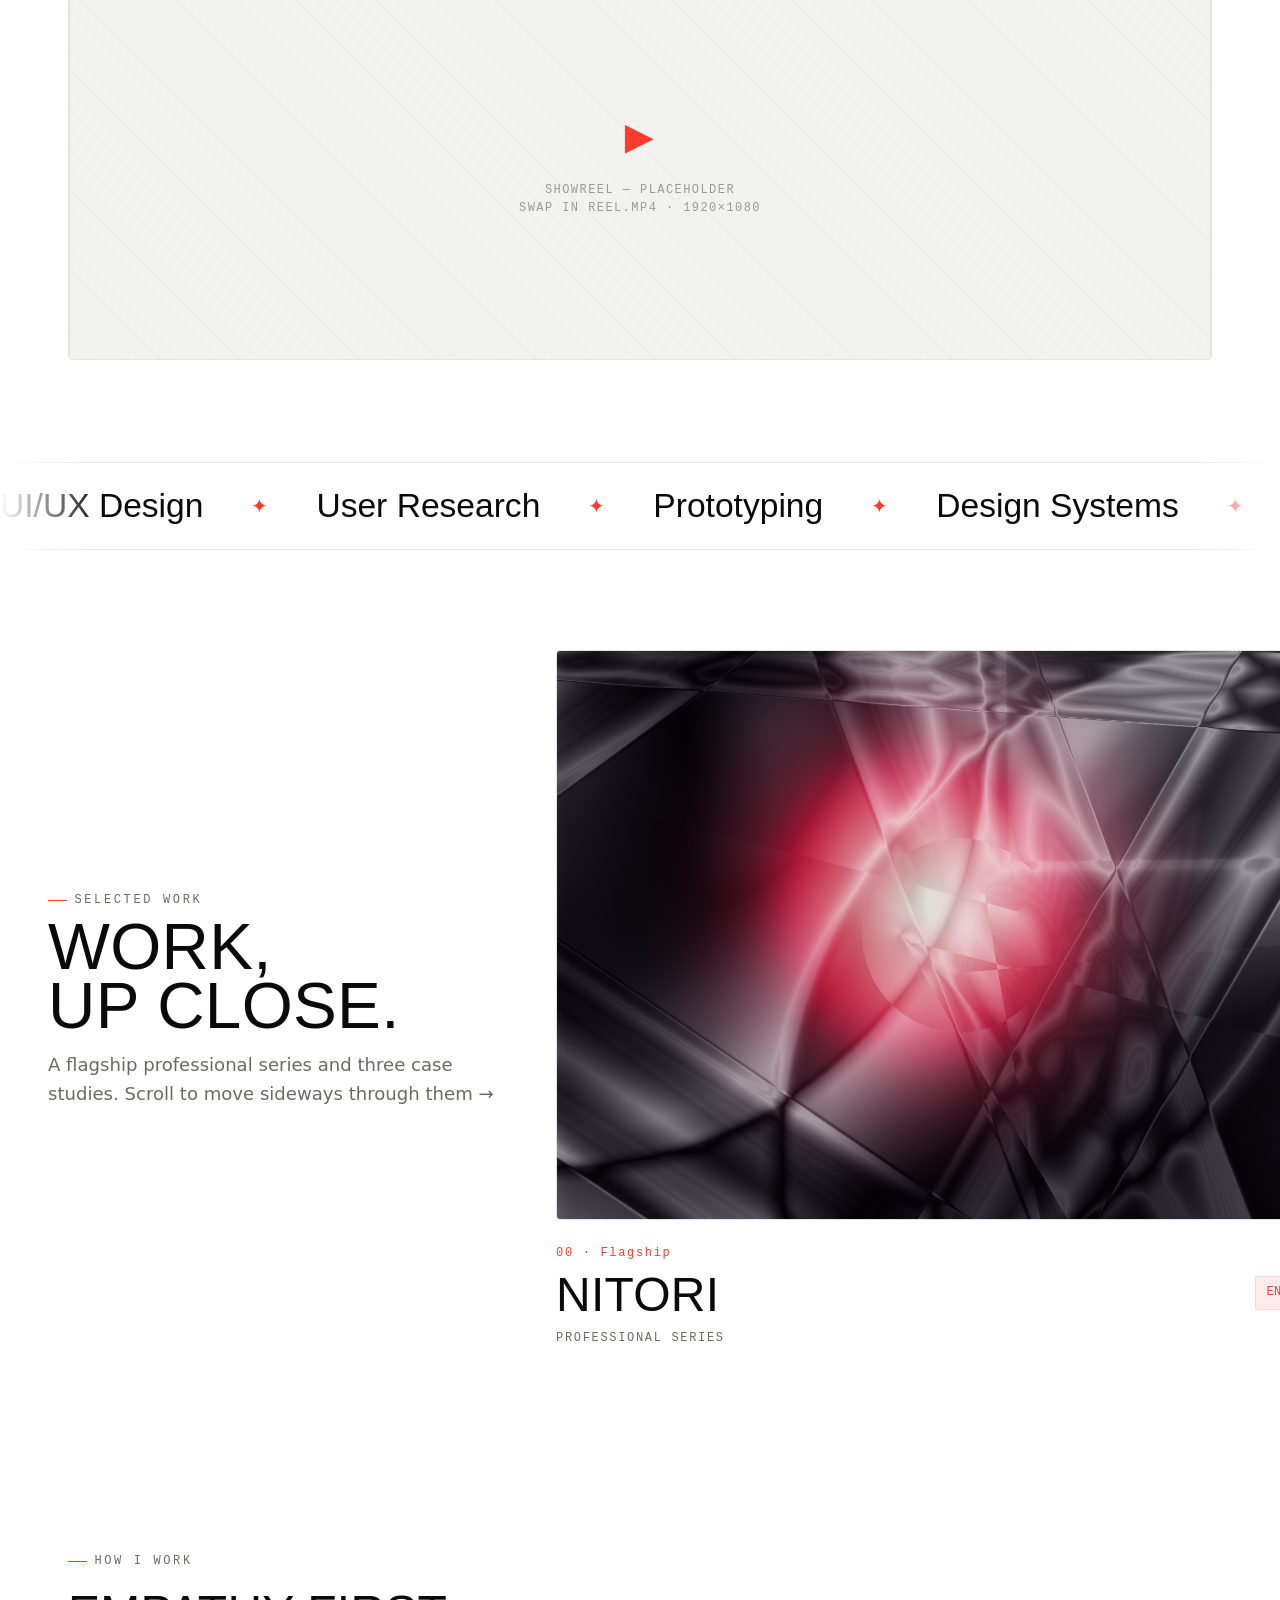
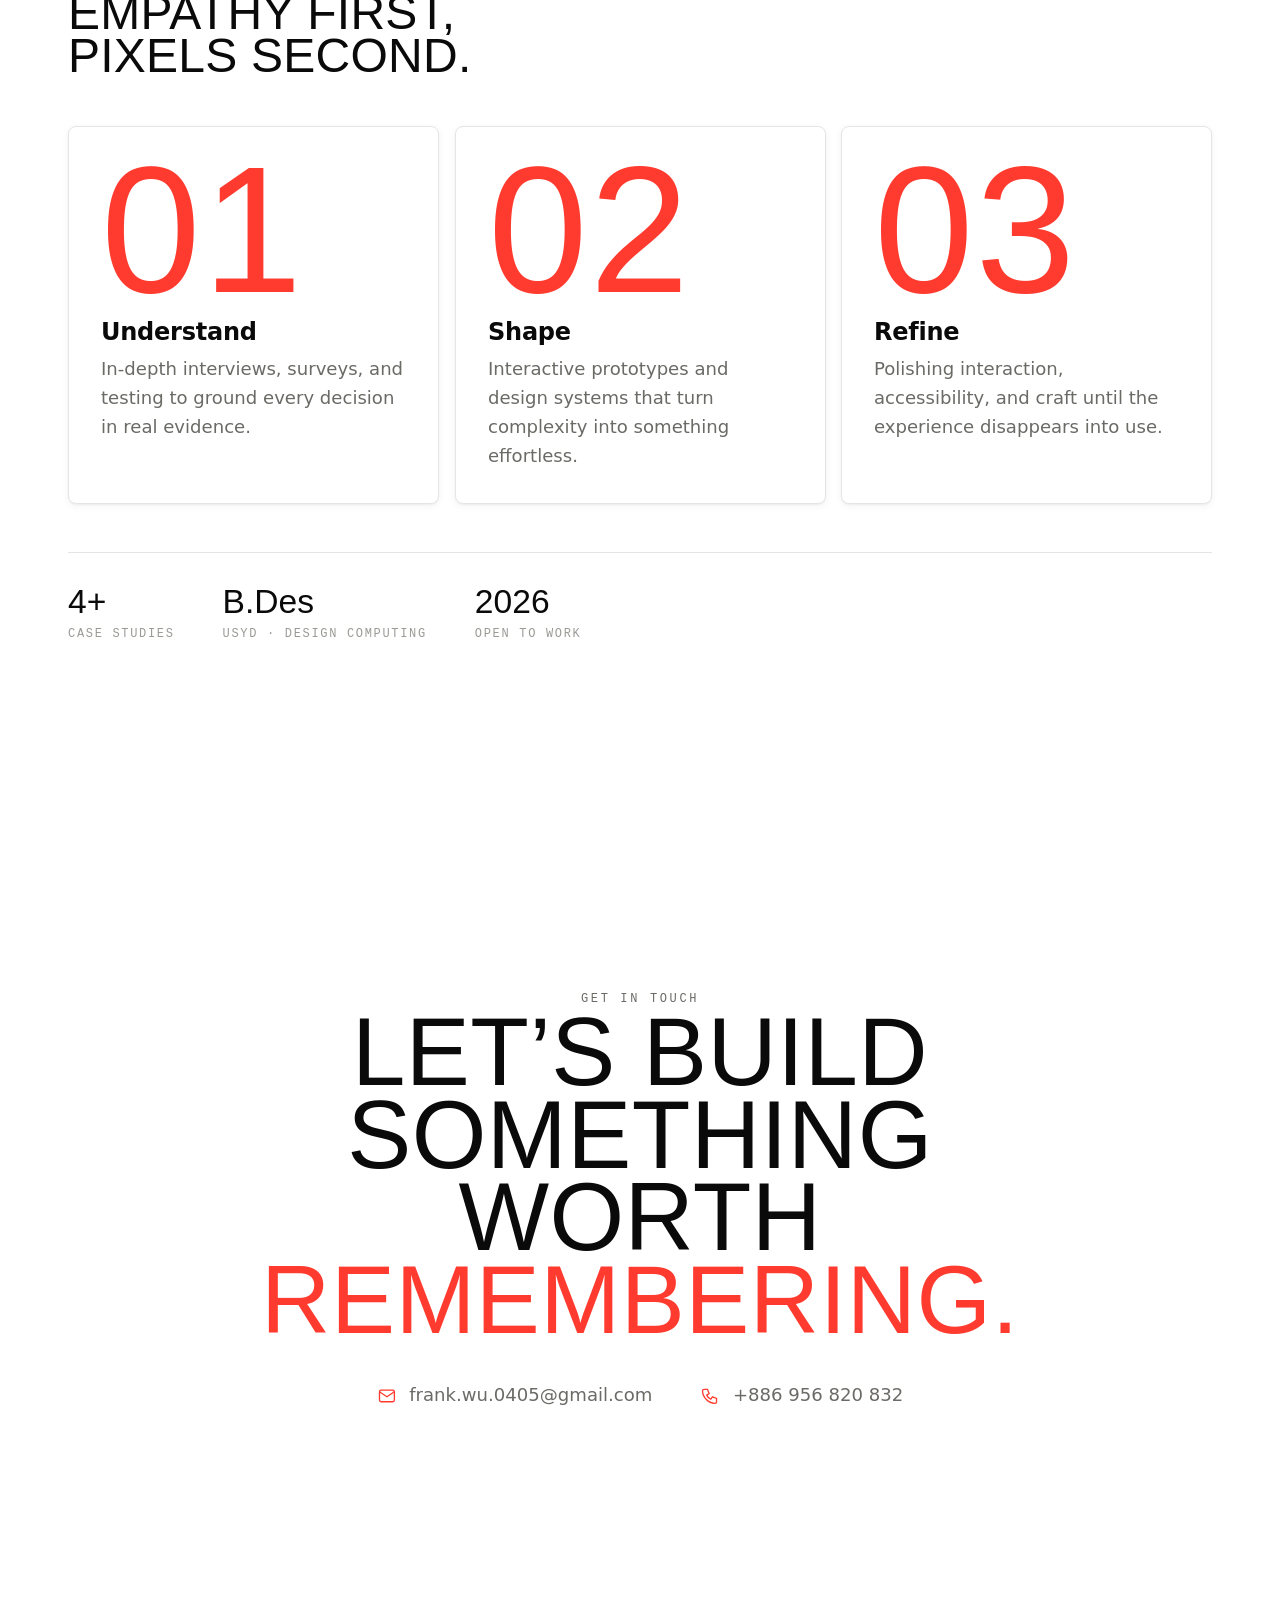
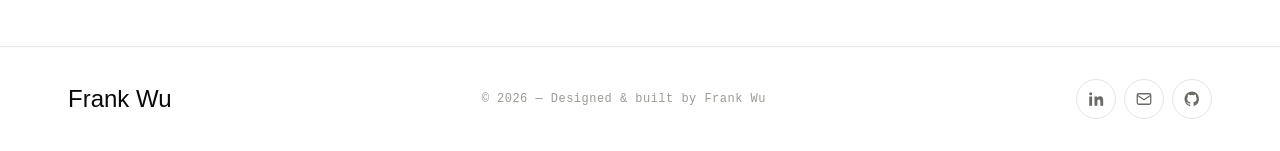
==== commit 3de6caef: "Add files via upload" ====
--- a/index.html
+++ b/index.html
@@ -57,21 +57,61 @@
   </div>
 
   <main>
-    <!-- ░░ SCENE 1 — THESIS HERO ░░ -->
-    <section class="scene scene--full hero wrap">
-      <div>
-        <p class="eyebrow hero__eyebrow" data-reveal>Frank Wu — UI/UX Designer · Sydney → Taipei · Open to work</p>
-        <h1 class="hero__title" data-reveal data-reveal-delay="1">I design<br>technology that<br>gets out of<br>your <span class="accent">way.</span></h1>
-        <p class="hero__lead lead" data-reveal data-reveal-delay="2">The best interface is the one you barely notice. I turn research and complexity into products that feel calm, obvious, and quietly inevitable.</p>
-        <div class="hero__actions" data-reveal data-reveal-delay="3">
-          <a href="projects.html" class="btn btn--primary" data-magnetic>See the proof
-            <svg class="arrow" viewBox="0 0 24 24" fill="none" stroke="currentColor" stroke-width="2" stroke-linecap="round" stroke-linejoin="round"><path d="M5 12h14"/><path d="m12 5 7 7-7 7"/></svg>
-          </a>
-          <a href="about.html" class="btn btn--ghost" data-magnetic>How I think</a>
-        </div>
-      </div>
-      <div style="margin-top:auto; padding-top: var(--space-7); display:flex; justify-content:center;">
-        <span class="scroll-cue" data-reveal>Scroll</span>
+    <!-- ░░ SCENE 1 — PORTAL HERO ░░ -->
+    <section class="pt-stage" aria-label="Introduction">
+      <div class="pt-sticky">
+        <!-- the world beyond the logo window (CSS-3D, themed) -->
+        <div class="pt-scene"><div class="pt-inner">
+          <div class="pt-layer pt-l1"><img src="assets/images/smart_station_card_image.png" alt="" loading="eager"></div>
+          <div class="pt-layer pt-l2"><img src="assets/images/career_course_card_image.png" alt="" loading="eager"></div>
+          <div class="pt-layer pt-l3"><img src="assets/images/one_shop_gen_image.png" alt="" loading="eager"></div>
+          <div class="pt-layer pt-l4"><img src="assets/images/abstract art.png" alt="" loading="eager"></div>
+        </div></div>
+
+        <!-- themed field with a logo-shaped window that zooms open -->
+        <div class="pt-window">
+          <svg viewBox="0 0 2000 2000" preserveAspectRatio="xMidYMid slice">
+            <defs><mask id="ptWin">
+              <rect x="-3000" y="-3000" width="8000" height="8000" fill="#fff"/>
+              <g class="pt-hole" fill="#000">
+                <polygon points="818.61 886.07 1022.09 1569.04 1180.35 1569.04 1270.78 1207.3 1338.61 1569.04 1572.87 1569.04 1924 416 1644.52 416 1429.04 1136.26 1406.43 890.78 1157.74 890.78 1067.3 1136.26 1022.09 886.07 818.61 886.07"/>
+                <polygon points="670.78 890.78 738.61 1133.26 484 1132.26 340 1568.04 52 1569.04 388 416 1492.7 416 1416.87 658.48 628 657.48 556 889.78 670.78 890.78"/>
+              </g>
+            </mask></defs>
+            <rect class="pt-paint" x="-3000" y="-3000" width="8000" height="8000" mask="url(#ptWin)"/>
+          </svg>
+        </div>
+
+        <!-- proposition that surfaces deep in the tunnel -->
+        <div class="pt-hook">
+          <div>
+            <span class="k">The promise</span>
+            <p class="pt-hook__line">Technology,<br>made <span class="accent">invisible.</span></p>
+          </div>
+        </div>
+
+        <!-- intro HUD (real nav stays above this) -->
+        <div class="pt-hud">
+          <div class="pt-intro">
+            <span class="k">UI/UX Designer · Sydney → Taipei</span>
+            <h1>Look closer.<br>Step through.</h1>
+            <p>I’m Frank — I turn research and complexity into products that feel calm, obvious, and quietly inevitable. Move your cursor to look in; scroll to step inside the work.</p>
+          </div>
+          <div class="pt-cue">Scroll</div>
+        </div>
+
+        <!-- next section rises up (convex top) as the portal ends -->
+        <div class="pt-riser">
+          <div class="pt-riser__in">
+            <h2>Come on in.</h2>
+            <div class="pt-riser__cta">
+              <a href="projects.html" class="btn btn--primary" data-magnetic>See the work
+                <svg class="arrow" viewBox="0 0 24 24" fill="none" stroke="currentColor" stroke-width="2" stroke-linecap="round" stroke-linejoin="round"><path d="M5 12h14"/><path d="m12 5 7 7-7 7"/></svg>
+              </a>
+              <a href="about.html" class="btn btn--ghost" data-magnetic>About me</a>
+            </div>
+          </div>
+        </div>
       </div>
     </section>
 
--- a/assets/css/style.css
+++ b/assets/css/style.css
@@ -0,0 +1,879 @@
+/* =====================================================================
+   FRANK WU — PORTFOLIO DESIGN SYSTEM
+   Neutral · editorial · light-default (with dark toggle)
+   Everything is token-driven. Swap --accent to re-skin the whole site.
+   ===================================================================== */
+
+/* ----------------------------------------------------------------- *
+   1. TOKENS
+ * ----------------------------------------------------------------- */
+:root {
+  /* Color — LIGHT (default) — BLACKOUT / VERMILION */
+  --bg:           #FFFFFF;
+  --bg-tint:      #F4F4F2;
+  --surface:      #FFFFFF;
+  --surface-2:    #F2F2F0;
+  --text:         #0A0A0A;
+  --text-muted:   #6A6A66;
+  --text-faint:   #9A9A95;
+  --line:         #E5E5E2;
+  --line-strong:  #C9C9C4;
+  --accent:       #FF3B2F;
+  --accent-ink:   #D62718;
+  --accent-weak:  rgba(255, 59, 47, 0.10);
+  --accent-contrast: #FFFFFF;
+  --shadow-sm:    0 1px 2px rgba(10, 10, 10, 0.05), 0 2px 8px rgba(10, 10, 10, 0.05);
+  --shadow-md:    0 4px 14px rgba(10, 10, 10, 0.08), 0 14px 40px rgba(10, 10, 10, 0.09);
+  --shadow-lg:    0 20px 60px rgba(10, 10, 10, 0.16);
+  --grain-opacity: 0.022;
+
+  /* Typography */
+  --font-display: "Anton", "Arial Narrow", "Inter", sans-serif;
+  --font-sans:    "Inter", system-ui, -apple-system, sans-serif;
+  --font-mono:    "JetBrains Mono", "SFMono-Regular", ui-monospace, monospace;
+
+  --step--2: clamp(0.69rem, 0.67rem + 0.1vw, 0.75rem);
+  --step--1: clamp(0.83rem, 0.80rem + 0.16vw, 0.92rem);
+  --step-0:  clamp(1.00rem, 0.95rem + 0.25vw, 1.13rem);
+  --step-1:  clamp(1.20rem, 1.10rem + 0.50vw, 1.50rem);
+  --step-2:  clamp(1.50rem, 1.30rem + 1.00vw, 2.10rem);
+  --step-3:  clamp(1.95rem, 1.60rem + 1.75vw, 3.10rem);
+  --step-4:  clamp(2.45rem, 1.90rem + 2.75vw, 4.40rem);
+  --step-5:  clamp(3.00rem, 2.00rem + 5.00vw, 6.20rem);
+  --step-6:  clamp(3.60rem, 1.90rem + 8.50vw, 8.50rem);
+
+  /* Spacing (4px base) */
+  --space-1: 0.25rem;  --space-2: 0.5rem;   --space-3: 0.75rem;
+  --space-4: 1rem;     --space-5: 1.5rem;   --space-6: 2rem;
+  --space-7: 2.5rem;   --space-8: 3rem;     --space-9: 4rem;
+  --space-10: 5rem;    --space-12: 7rem;    --space-16: 10rem;
+
+  /* Radius */
+  --radius-sm: 2px;  --radius-md: 4px;  --radius-lg: 8px;  --radius-pill: 999px;
+
+  /* Layout */
+  --maxw: 1240px;
+  --maxw-text: 68ch;
+  --nav-h: 72px;
+  --gutter: clamp(1.25rem, 4vw, 3rem);
+
+  /* Motion */
+  --ease: cubic-bezier(0.22, 1, 0.36, 1);
+  --ease-out: cubic-bezier(0.16, 1, 0.3, 1);
+  --dur-1: 0.25s;  --dur-2: 0.45s;  --dur-3: 0.7s;
+}
+
+[data-theme="dark"] {
+  --bg:           #0A0A0A;
+  --bg-tint:      #121212;
+  --surface:      #161616;
+  --surface-2:    #1A1A1A;
+  --text:         #FAFAFA;
+  --text-muted:   #A0A0A0;
+  --text-faint:   #6A6A6A;
+  --line:         #262626;
+  --line-strong:  #383838;
+  --accent:       #FF5747;
+  --accent-ink:   #FF7866;
+  --accent-weak:  rgba(255, 87, 71, 0.16);
+  --accent-contrast: #0A0A0A;
+  --shadow-sm:    0 1px 2px rgba(0,0,0,0.5);
+  --shadow-md:    0 10px 30px rgba(0,0,0,0.55);
+  --shadow-lg:    0 24px 70px rgba(0,0,0,0.65);
+  --grain-opacity: 0.045;
+}
+
+/* ----------------------------------------------------------------- *
+   2. RESET / BASE
+ * ----------------------------------------------------------------- */
+*, *::before, *::after { box-sizing: border-box; margin: 0; padding: 0; }
+
+html { scroll-behavior: smooth; -webkit-text-size-adjust: 100%; scroll-padding-top: calc(var(--nav-h) + 1rem); }
+@media (prefers-reduced-motion: reduce) { html { scroll-behavior: auto; } }
+
+body {
+  font-family: var(--font-sans);
+  font-size: var(--step-0);
+  line-height: 1.6;
+  color: var(--text);
+  background: var(--bg);
+  overflow-x: hidden;
+  -webkit-font-smoothing: antialiased;
+  text-rendering: optimizeLegibility;
+  transition: background var(--dur-2) var(--ease), color var(--dur-2) var(--ease);
+}
+body.menu-open { overflow: hidden; }
+
+/* subtle film-grain texture for depth (very low opacity) */
+body::after {
+  content: ""; position: fixed; inset: 0; z-index: 9999; pointer-events: none;
+  opacity: var(--grain-opacity);
+  background-image: url("data:image/svg+xml,%3Csvg xmlns='http://www.w3.org/2000/svg' width='120' height='120'%3E%3Cfilter id='n'%3E%3CfeTurbulence type='fractalNoise' baseFrequency='0.9' numOctaves='3'/%3E%3C/filter%3E%3Crect width='100%25' height='100%25' filter='url(%23n)'/%3E%3C/svg%3E");
+}
+
+img, svg, video { display: block; max-width: 100%; }
+a { color: inherit; text-decoration: none; }
+ul { list-style: none; }
+button { font: inherit; color: inherit; cursor: pointer; background: none; border: none; }
+:focus-visible { outline: 2px solid var(--accent); outline-offset: 3px; border-radius: 4px; }
+::selection { background: var(--accent); color: var(--accent-contrast); }
+
+/* ----------------------------------------------------------------- *
+   3. TYPOGRAPHY PRIMITIVES
+ * ----------------------------------------------------------------- */
+h1, h2 { font-family: var(--font-display); font-weight: 400; line-height: 0.9; letter-spacing: 0.005em; text-transform: uppercase; color: var(--text); }
+h3, h4 { font-family: var(--font-sans); font-weight: 600; line-height: 1.2; letter-spacing: -0.01em; color: var(--text); }
+h1 { font-size: var(--step-4); }
+h2 { font-size: var(--step-3); }
+h3 { font-size: var(--step-1); }
+h4 { font-size: var(--step-0); }
+p { color: var(--text-muted); }
+strong, b { color: var(--text); font-weight: 600; }
+
+.display {
+  font-family: var(--font-display);
+  font-size: var(--step-5);
+  font-weight: 400;
+  line-height: 0.85;
+  letter-spacing: 0.005em;
+  text-transform: uppercase;
+}
+.eyebrow {
+  font-family: var(--font-mono);
+  font-size: var(--step--2);
+  text-transform: uppercase;
+  letter-spacing: 0.22em;
+  color: var(--text-muted);
+  display: inline-flex; align-items: center; gap: 0.6em;
+}
+.eyebrow::before { content: ""; width: 1.6em; height: 1px; background: var(--accent); display: inline-block; }
+.eyebrow.no-tick::before { display: none; }
+.lead { font-size: var(--step-1); line-height: 1.45; color: var(--text-muted); font-weight: 400; }
+.measure { max-width: var(--maxw-text); }
+.muted { color: var(--text-muted); }
+.accent { color: var(--accent); }
+.serif-italic { color: var(--accent); font-style: normal; }
+
+/* ----------------------------------------------------------------- *
+   4. LAYOUT
+ * ----------------------------------------------------------------- */
+.wrap { width: 100%; max-width: var(--maxw); margin-inline: auto; padding-inline: var(--gutter); }
+.section { padding-block: clamp(3.5rem, 8vw, 7rem); }
+.section--tight { padding-block: clamp(2.5rem, 5vw, 4rem); }
+.divider { height: 1px; background: var(--line); border: 0; }
+main { display: block; }
+
+.section-head { display: flex; flex-direction: column; gap: var(--space-3); margin-bottom: var(--space-8); }
+.section-head .eyebrow { margin-bottom: var(--space-2); }
+
+/* ----------------------------------------------------------------- *
+   5. NAVBAR
+ * ----------------------------------------------------------------- */
+/* Transparent bar — elements use mix-blend-mode: difference so they invert
+   against whatever content scrolls beneath them. No solid background. */
+.nav {
+  position: fixed; top: 0; left: 0; right: 0; z-index: 900;
+  height: var(--nav-h);
+  display: flex; align-items: center;
+  background: transparent;
+  border-bottom: none;
+  /* Blend the whole bar against the page beneath it. The blend MUST live on
+     the fixed element itself — putting it on the children fails because the
+     fixed bar forms its own stacking context, leaving children nothing to
+     blend with. White contents therefore invert against scrolled content,
+     and flip automatically when the theme (backdrop) switches light/dark. */
+  mix-blend-mode: difference;
+}
+.nav.is-stuck { border: none; }
+.nav__inner { width: 100%; max-width: var(--maxw); margin-inline: auto; padding-inline: var(--gutter); display: flex; align-items: center; justify-content: space-between; gap: var(--space-4); }
+.nav__logo { display: inline-flex; align-items: center; }
+.nav__logo img { height: 42px; width: auto; transition: transform var(--dur-1) var(--ease); }
+.nav__logo:hover img { transform: scale(1.06); }
+
+.nav__right { display: flex; align-items: center; gap: var(--space-2); }
+.nav__links { display: flex; align-items: center; gap: var(--space-1); }
+.nav__link { position: relative; font-size: var(--step--1); font-weight: 500; color: #fff; opacity: 0.74; padding: 0.5rem 0.9rem; border-radius: var(--radius-pill); transition: opacity var(--dur-1) var(--ease); }
+.nav__link:hover { opacity: 1; }
+.nav__link.is-active { opacity: 1; }
+.nav__link.is-active::after { content: ""; position: absolute; left: 0.9rem; right: 0.9rem; bottom: 0.28rem; height: 2px; background: #fff; border-radius: 2px; }
+
+.theme-toggle {
+  width: 40px; height: 40px; border-radius: var(--radius-pill);
+  border: 1px solid rgba(255, 255, 255, 0.55); display: grid; place-items: center;
+  color: #fff;
+  transition: border-color var(--dur-1) var(--ease), transform var(--dur-1) var(--ease);
+}
+.theme-toggle:hover { border-color: #fff; transform: translateY(-1px); }
+.theme-toggle svg { width: 18px; height: 18px; }
+.theme-toggle .icon-moon { display: none; }
+[data-theme="dark"] .theme-toggle .icon-sun { display: none; }
+[data-theme="dark"] .theme-toggle .icon-moon { display: block; }
+
+.nav__burger { display: none; width: 42px; height: 42px; border-radius: var(--radius-pill); border: 1px solid rgba(255, 255, 255, 0.55); position: relative; color: #fff; }
+.nav__burger span, .nav__burger span::before, .nav__burger span::after { content: ""; position: absolute; left: 50%; width: 17px; height: 1.6px; background: #fff; border-radius: 2px; transition: transform var(--dur-1) var(--ease), opacity var(--dur-1) var(--ease); }
+.nav__burger span { top: 50%; transform: translate(-50%, -50%); }
+.nav__burger span::before { transform: translate(-50%, -5.5px); }
+.nav__burger span::after { transform: translate(-50%, 5.5px); }
+.nav__burger.is-open span { background: transparent; }
+.nav__burger.is-open span::before { transform: translate(-50%, 0) rotate(45deg); }
+.nav__burger.is-open span::after { transform: translate(-50%, 0) rotate(-45deg); }
+
+/* ----------------------------------------------------------------- *
+   6. BUTTONS
+ * ----------------------------------------------------------------- */
+.btn {
+  display: inline-flex; align-items: center; gap: 0.6em;
+  font-family: var(--font-mono); font-size: var(--step--2); font-weight: 500;
+  text-transform: uppercase; letter-spacing: 0.08em;
+  padding: 1em 1.5em; border-radius: var(--radius-sm);
+  border: 1px solid transparent; line-height: 1;
+  transition: transform var(--dur-1) var(--ease), background var(--dur-1) var(--ease), color var(--dur-1) var(--ease), border-color var(--dur-1) var(--ease);
+  will-change: transform;
+}
+.btn svg { width: 1.1em; height: 1.1em; }
+.btn--primary { background: var(--text); color: var(--bg); }
+.btn--primary:hover { background: var(--accent); color: var(--accent-contrast); }
+.btn--ghost { border-color: var(--line-strong); color: var(--text); }
+.btn--ghost:hover { border-color: var(--text); background: var(--text); color: var(--bg); }
+.btn--accent { background: var(--accent); color: var(--accent-contrast); }
+.btn--accent:hover { background: var(--accent-ink); }
+.btn .arrow { transition: transform var(--dur-1) var(--ease); }
+.btn:hover .arrow { transform: translateX(3px); }
+
+.btn-link { display: inline-flex; align-items: center; gap: 0.5em; font-weight: 500; font-size: var(--step--1); color: var(--text); border-bottom: 1px solid var(--line-strong); padding-bottom: 2px; transition: color var(--dur-1) var(--ease), border-color var(--dur-1) var(--ease); }
+.btn-link:hover { color: var(--accent); border-color: var(--accent); }
+.btn-link .arrow { transition: transform var(--dur-1) var(--ease); }
+.btn-link:hover .arrow { transform: translateX(3px); }
+
+/* ----------------------------------------------------------------- *
+   7. CHIPS / TAGS / META
+ * ----------------------------------------------------------------- */
+.tag-row { display: flex; flex-wrap: wrap; gap: var(--space-2); }
+.chip { font-family: var(--font-mono); font-size: var(--step--2); letter-spacing: 0.04em; text-transform: uppercase; color: var(--text-muted); padding: 0.5em 0.85em; border: 1px solid var(--line); border-radius: var(--radius-sm); transition: border-color var(--dur-1) var(--ease), color var(--dur-1) var(--ease); }
+.chip:hover { border-color: var(--text-muted); color: var(--text); }
+.chip--solid { background: var(--surface-2); border-color: transparent; }
+.chip--accent { color: var(--accent); border-color: var(--accent-weak); background: var(--accent-weak); }
+
+/* ----------------------------------------------------------------- *
+   8. CARDS / BENTO
+ * ----------------------------------------------------------------- */
+.card { background: var(--surface); border: 1px solid var(--line); border-radius: var(--radius-lg); padding: var(--space-6); box-shadow: var(--shadow-sm); transition: transform var(--dur-2) var(--ease), box-shadow var(--dur-2) var(--ease), border-color var(--dur-2) var(--ease); }
+.card--hover:hover { transform: translateY(-4px); box-shadow: var(--shadow-md); border-color: var(--line-strong); }
+.card__icon { width: 46px; height: 46px; border-radius: var(--radius-md); background: var(--surface-2); display: grid; place-items: center; color: var(--accent); margin-bottom: var(--space-4); }
+.card__icon svg { width: 22px; height: 22px; }
+.card h3 { margin-bottom: var(--space-2); }
+
+.bento { display: grid; grid-template-columns: repeat(6, 1fr); gap: var(--space-4); }
+.bento__item { grid-column: span 2; }
+.col-2 { grid-column: span 2; } .col-3 { grid-column: span 3; } .col-4 { grid-column: span 4; } .col-6 { grid-column: span 6; }
+
+/* ----------------------------------------------------------------- *
+   9. HERO (home)
+ * ----------------------------------------------------------------- */
+.hero { padding-top: calc(var(--nav-h) + clamp(2rem, 7vw, 6rem)); padding-bottom: clamp(2.5rem, 6vw, 5rem); }
+.hero__eyebrow { margin-bottom: var(--space-5); }
+.hero__title { font-family: var(--font-display); font-weight: 400; font-size: var(--step-6); line-height: 0.84; letter-spacing: 0.005em; text-transform: uppercase; }
+.hero__title .rotator { color: var(--accent); font-style: normal; display: inline-block; }
+.hero__lead { margin-top: var(--space-6); max-width: 46ch; }
+.hero__actions { margin-top: var(--space-7); display: flex; flex-wrap: wrap; gap: var(--space-3); align-items: center; }
+.hero__foot { margin-top: clamp(3rem, 7vw, 5.5rem); display: flex; flex-wrap: wrap; gap: var(--space-8) var(--space-10); align-items: flex-end; justify-content: space-between; border-top: 1px solid var(--line); padding-top: var(--space-6); }
+.hero__stats { display: flex; gap: var(--space-8); flex-wrap: wrap; }
+.stat__num { font-family: var(--font-display); font-size: var(--step-2); line-height: 1; color: var(--text); }
+.stat__label { font-family: var(--font-mono); font-size: var(--step--2); text-transform: uppercase; letter-spacing: 0.14em; color: var(--text-faint); margin-top: 0.4rem; }
+
+/* ----------------------------------------------------------------- *
+   10. MARQUEE
+ * ----------------------------------------------------------------- */
+.marquee { overflow: hidden; border-block: 1px solid var(--line); padding-block: var(--space-4); -webkit-mask-image: linear-gradient(90deg, transparent, #000 8%, #000 92%, transparent); mask-image: linear-gradient(90deg, transparent, #000 8%, #000 92%, transparent); }
+.marquee__track { display: flex; gap: var(--space-8); width: max-content; animation: marquee 32s linear infinite; }
+.marquee:hover .marquee__track { animation-play-state: paused; }
+.marquee__item { font-family: var(--font-display); font-size: var(--step-2); color: var(--text); display: inline-flex; align-items: center; gap: var(--space-8); white-space: nowrap; }
+.marquee__item::after { content: "✦"; color: var(--accent); font-size: 0.6em; }
+@keyframes marquee { to { transform: translateX(-50%); } }
+@media (prefers-reduced-motion: reduce) { .marquee__track { animation: none; } }
+
+/* ----------------------------------------------------------------- *
+   11. WORK LIST (projects)
+ * ----------------------------------------------------------------- */
+.work { display: flex; flex-direction: column; border-top: 1px solid var(--line); }
+.work__item { position: relative; display: grid; grid-template-columns: 4rem 1fr auto; gap: var(--space-5); align-items: center; padding-block: var(--space-6); border-bottom: 1px solid var(--line); transition: padding var(--dur-2) var(--ease); }
+.work__item:hover { padding-left: var(--space-3); }
+.work__index { font-family: var(--font-mono); font-size: var(--step--1); color: var(--text-faint); }
+.work__body { min-width: 0; }
+.work__cat { font-family: var(--font-mono); font-size: var(--step--2); text-transform: uppercase; letter-spacing: 0.14em; color: var(--accent); }
+.work__title { font-family: var(--font-display); font-size: var(--step-2); line-height: 0.95; letter-spacing: 0.005em; text-transform: uppercase; margin-top: 0.5rem; transition: color var(--dur-1) var(--ease); }
+.work__item:hover .work__title { color: var(--accent); }
+.work__desc { color: var(--text-muted); margin-top: 0.6rem; max-width: 60ch; font-size: var(--step--1); }
+.work__cta { color: var(--text-faint); transition: transform var(--dur-1) var(--ease), color var(--dur-1) var(--ease); }
+.work__item:hover .work__cta { color: var(--accent); transform: translateX(4px); }
+/* floating image preview on hover (desktop) */
+.work__preview { position: fixed; top: 0; left: 0; width: 300px; aspect-ratio: 4/3; border-radius: var(--radius-md); overflow: hidden; box-shadow: var(--shadow-lg); pointer-events: none; opacity: 0; transform: translate(-50%, -50%) scale(0.9); transition: opacity 0.2s var(--ease), transform 0.2s var(--ease); z-index: 800; }
+.work__preview img { width: 100%; height: 100%; object-fit: cover; }
+.work__preview.is-visible { opacity: 1; transform: translate(-50%, -50%) scale(1); }
+
+/* Featured / flagship cards (Nitori) */
+.feature-grid { display: grid; grid-template-columns: repeat(2, 1fr); gap: var(--space-5); }
+.feature { display: flex; flex-direction: column; background: var(--surface); border: 1px solid var(--line); border-radius: var(--radius-lg); overflow: hidden; box-shadow: var(--shadow-sm); transition: transform var(--dur-2) var(--ease), box-shadow var(--dur-2) var(--ease); }
+.feature:hover { transform: translateY(-5px); box-shadow: var(--shadow-md); }
+.feature__media { aspect-ratio: 16/10; overflow: hidden; background: var(--surface-2); }
+.feature__media img { width: 100%; height: 100%; object-fit: cover; transition: transform var(--dur-3) var(--ease); }
+.feature:hover .feature__media img { transform: scale(1.04); }
+.feature__body { padding: var(--space-5); display: flex; flex-direction: column; gap: var(--space-2); flex: 1; }
+.feature__title { font-size: var(--step-1); }
+.feature__foot { margin-top: auto; padding-top: var(--space-4); display: flex; align-items: center; justify-content: space-between; }
+
+.flagship-band { background: var(--bg-tint); border-block: 1px solid var(--line); }
+
+/* ----------------------------------------------------------------- *
+   12. ABOUT
+ * ----------------------------------------------------------------- */
+.about-grid { display: grid; grid-template-columns: 0.9fr 1.1fr; gap: clamp(2rem, 5vw, 4.5rem); align-items: start; }
+.about-portrait { position: relative; border-radius: var(--radius-lg); overflow: hidden; aspect-ratio: 4/5; background: var(--surface-2); box-shadow: var(--shadow-md); }
+.about-portrait img { width: 100%; height: 100%; object-fit: cover; }
+.about-portrait .eyebrow-badge { position: absolute; left: var(--space-4); bottom: var(--space-4); background: var(--bg); border: 1px solid var(--line); padding: 0.5em 1em; border-radius: var(--radius-pill); }
+.about-body > * + * { margin-top: var(--space-4); }
+.about-body h2 { margin-bottom: var(--space-2); }
+.skills-grid { display: grid; grid-template-columns: repeat(auto-fill, minmax(150px, 1fr)); gap: 1px; background: var(--line); border: 1px solid var(--line); border-radius: var(--radius-md); overflow: hidden; margin-top: var(--space-2); }
+.skills-grid li { background: var(--surface); padding: var(--space-4); font-size: var(--step--1); color: var(--text); font-weight: 500; transition: background var(--dur-1) var(--ease), color var(--dur-1) var(--ease); }
+.skills-grid li:hover { background: var(--accent-weak); color: var(--accent); }
+
+/* ----------------------------------------------------------------- *
+   13. CONTACT / CTA
+ * ----------------------------------------------------------------- */
+.cta { text-align: center; }
+.cta__title { font-size: var(--step-5); line-height: 0.86; }
+.cta__title a { color: var(--accent); border-bottom: 2px solid transparent; transition: border-color var(--dur-1) var(--ease); }
+.cta__title a:hover { border-color: var(--accent); }
+.contact-row { display: flex; flex-wrap: wrap; gap: var(--space-5) var(--space-8); justify-content: center; margin-top: var(--space-7); }
+.contact-link { display: inline-flex; align-items: center; gap: 0.7em; color: var(--text-muted); font-size: var(--step-0); transition: color var(--dur-1) var(--ease); }
+.contact-link:hover { color: var(--accent); }
+.contact-link svg { width: 1.1em; height: 1.1em; color: var(--accent); }
+
+/* ----------------------------------------------------------------- *
+   14. FOOTER
+ * ----------------------------------------------------------------- */
+.footer { border-top: 1px solid var(--line); }
+.footer__inner { display: flex; flex-wrap: wrap; gap: var(--space-4); justify-content: space-between; align-items: center; padding-block: var(--space-6); }
+.footer__brand { font-family: var(--font-display); font-size: var(--step-1); }
+.footer__meta { font-family: var(--font-mono); font-size: var(--step--2); color: var(--text-faint); letter-spacing: 0.04em; }
+.footer__social { display: flex; gap: var(--space-2); }
+.footer__social a { width: 40px; height: 40px; border: 1px solid var(--line); border-radius: var(--radius-pill); display: grid; place-items: center; color: var(--text-muted); transition: color var(--dur-1) var(--ease), border-color var(--dur-1) var(--ease), transform var(--dur-1) var(--ease); }
+.footer__social a:hover { color: var(--accent); border-color: var(--accent); transform: translateY(-2px); }
+.footer__social svg { width: 18px; height: 18px; }
+
+/* ----------------------------------------------------------------- *
+   15. CASE STUDY SCAFFOLD
+ * ----------------------------------------------------------------- */
+.cs-back { position: fixed; top: calc(var(--nav-h) + 1rem); left: var(--gutter); z-index: 850; opacity: 0; transform: translateY(-8px); pointer-events: none; transition: opacity var(--dur-1) var(--ease), transform var(--dur-1) var(--ease); }
+.cs-back.is-visible { opacity: 1; transform: translateY(0); pointer-events: auto; }
+.cs-back a { display: inline-flex; align-items: center; gap: 0.5em; font-size: var(--step--1); font-weight: 500; background: var(--surface); border: 1px solid var(--line); padding: 0.6em 1.1em; border-radius: var(--radius-pill); box-shadow: var(--shadow-sm); }
+.cs-back a:hover { color: var(--accent); }
+
+.cs-hero { padding-top: calc(var(--nav-h) + clamp(2rem, 6vw, 4.5rem)); }
+.cs-hero__eyebrow { margin-bottom: var(--space-4); }
+.cs-hero__title { font-size: var(--step-5); line-height: 0.98; max-width: 16ch; }
+.cs-hero__lead { margin-top: var(--space-5); max-width: 60ch; font-size: var(--step-1); color: var(--text-muted); }
+.cs-meta { display: flex; flex-wrap: wrap; gap: var(--space-6) var(--space-8); margin-top: var(--space-8); padding-top: var(--space-6); border-top: 1px solid var(--line); }
+.cs-meta__item { display: flex; flex-direction: column; gap: 0.35rem; }
+.cs-meta__label { font-family: var(--font-mono); font-size: var(--step--2); text-transform: uppercase; letter-spacing: 0.14em; color: var(--text-faint); }
+.cs-meta__value { font-size: var(--step--1); color: var(--text); max-width: 30ch; }
+.cs-cover { margin-top: var(--space-8); border-radius: var(--radius-lg); overflow: hidden; border: 1px solid var(--line); box-shadow: var(--shadow-md); background: var(--surface-2); }
+.cs-cover img, .cs-cover video { width: 100%; display: block; }
+
+/* layout: sticky side nav + content */
+.cs-layout { display: grid; grid-template-columns: 220px 1fr; gap: clamp(2rem, 5vw, 4.5rem); align-items: start; }
+.cs-sidenav { position: sticky; top: calc(var(--nav-h) + 2rem); display: flex; flex-direction: column; gap: 0.2rem; }
+.cs-sidenav__label { font-family: var(--font-mono); font-size: var(--step--2); text-transform: uppercase; letter-spacing: 0.16em; color: var(--text-faint); margin-bottom: var(--space-3); }
+.cs-sidenav a { font-size: var(--step--1); color: var(--text-muted); padding: 0.4rem 0; padding-left: var(--space-4); border-left: 2px solid var(--line); transition: color var(--dur-1) var(--ease), border-color var(--dur-1) var(--ease); }
+.cs-sidenav a:hover { color: var(--text); }
+.cs-sidenav a.is-active { color: var(--accent); border-color: var(--accent); }
+
+.cs-body { min-width: 0; display: flex; flex-direction: column; gap: clamp(3rem, 7vw, 5.5rem); }
+.cs-section { scroll-margin-top: calc(var(--nav-h) + 2rem); }
+.cs-section__head { display: flex; align-items: baseline; gap: var(--space-4); margin-bottom: var(--space-5); }
+.cs-section__num { font-family: var(--font-mono); font-size: var(--step--1); color: var(--accent); }
+.cs-section__title { font-size: var(--step-2); }
+.cs-section p { margin-bottom: var(--space-4); max-width: var(--maxw-text); }
+.cs-section p:last-child { margin-bottom: 0; }
+.prose > * + * { margin-top: var(--space-4); }
+.prose ul { list-style: none; display: flex; flex-direction: column; gap: var(--space-2); max-width: var(--maxw-text); }
+.prose ul li { position: relative; padding-left: 1.4em; color: var(--text-muted); }
+.prose ul li::before { content: ""; position: absolute; left: 0; top: 0.65em; width: 6px; height: 6px; border-radius: 50%; background: var(--accent); }
+
+/* metrics row */
+.metric-row { display: grid; grid-template-columns: repeat(auto-fit, minmax(150px, 1fr)); gap: var(--space-4); }
+.metric { border: 1px solid var(--line); border-radius: var(--radius-md); padding: var(--space-5); background: var(--surface); }
+.metric__num { font-family: var(--font-display); font-size: var(--step-3); line-height: 1; color: var(--text); }
+.metric__num .unit { font-size: 0.5em; color: var(--accent); }
+.metric__label { font-size: var(--step--1); color: var(--text-muted); margin-top: var(--space-2); }
+
+/* callouts */
+.callout { border-radius: var(--radius-md); padding: var(--space-4) var(--space-5); border-left: 3px solid var(--accent); background: var(--surface-2); }
+.callout h4 { color: var(--text); margin-bottom: 0.3rem; display: flex; align-items: center; gap: 0.5em; }
+.callout p { margin: 0; font-size: var(--step--1); }
+.callout--quote { font-family: var(--font-display); font-style: italic; font-size: var(--step-1); color: var(--text); border: 0; background: transparent; border-left: 3px solid var(--accent); padding-left: var(--space-5); }
+.callout-grid { display: grid; grid-template-columns: repeat(auto-fit, minmax(220px, 1fr)); gap: var(--space-4); }
+.callout--insight { border-left-color: #C99A2E; }
+.callout--insight h4 { color: #B6891F; }
+.callout--success { border-left-color: #3E9D63; }
+.callout--success h4 { color: #2F8050; }
+.callout--info { border-left-color: #3B7BC9; }
+.callout--info h4 { color: #2F66AB; }
+[data-theme="dark"] .callout--insight h4 { color: #E8C063; }
+[data-theme="dark"] .callout--success h4 { color: #6FD49A; }
+[data-theme="dark"] .callout--info h4 { color: #76AEEC; }
+
+/* process steps (numbered) */
+.steps { display: grid; gap: var(--space-4); }
+.step { display: grid; grid-template-columns: auto 1fr; gap: var(--space-5); align-items: start; padding: var(--space-5); border: 1px solid var(--line); border-radius: var(--radius-md); background: var(--surface); }
+.step__num { font-family: var(--font-display); font-size: var(--step-2); color: var(--accent); line-height: 1; }
+.step h4 { margin-bottom: 0.4rem; }
+.step p { margin: 0; font-size: var(--step--1); }
+
+/* figures */
+.figure { margin: 0; }
+.figure img { width: 100%; border-radius: var(--radius-md); border: 1px solid var(--line); background: var(--surface-2); cursor: zoom-in; }
+.figure figcaption, figcaption { font-family: var(--font-mono); font-size: var(--step--2); color: var(--text-faint); text-align: center; margin-top: var(--space-3); letter-spacing: 0.02em; }
+.figure-2 { display: grid; grid-template-columns: 1fr 1fr; gap: var(--space-4); }
+
+/* persona block */
+.persona { display: grid; gap: var(--space-4); }
+.persona__head { display: flex; align-items: center; gap: var(--space-3); }
+.persona__avatar { width: 48px; height: 48px; border-radius: 50%; background: var(--accent-weak); color: var(--accent); display: grid; place-items: center; }
+.persona__cols { display: grid; grid-template-columns: 1fr 1fr; gap: var(--space-4); }
+
+/* ----------------------------------------------------------------- *
+   16. RESTYLED LEGACY WIDGETS (kept for existing JS: carousel, tabs,
+       key-point carousel, lightbox)
+ * ----------------------------------------------------------------- */
+/* Tabs */
+.tab-container { display: flex; flex-direction: column; gap: var(--space-4); }
+.tab-buttons { display: grid; grid-template-columns: 1fr 1fr; gap: 4px; background: var(--surface-2); border-radius: var(--radius-pill); padding: 4px; }
+.tab-button { padding: 0.6rem 1rem; text-align: center; font-size: var(--step--1); font-weight: 500; color: var(--text-muted); border-radius: var(--radius-pill); transition: background var(--dur-1) var(--ease), color var(--dur-1) var(--ease); }
+.tab-button.active { background: var(--surface); color: var(--text); box-shadow: var(--shadow-sm); }
+.tab-content { display: none; }
+.tab-content.active { display: block; }
+.tech-tag-grid { display: flex; flex-wrap: wrap; gap: var(--space-2); }
+.tech-tag, .method-tag { font-family: var(--font-mono); font-size: var(--step--2); text-transform: uppercase; letter-spacing: 0.04em; color: var(--text-muted); padding: 0.5em 0.85em; border: 1px solid var(--line); border-radius: var(--radius-sm); }
+.method-tag { background: var(--surface-2); border-color: transparent; }
+
+/* Carousel */
+.carousel-container { position: relative; overflow: hidden; width: 100%; border-radius: var(--radius-md); border: 1px solid var(--line); background: var(--surface-2); }
+.carousel-inner { display: flex; transition: transform 0.5s var(--ease); }
+.carousel-slide { min-width: 100%; box-sizing: border-box; }
+.carousel-slide figure { margin: 0; display: flex; flex-direction: column; align-items: center; padding: var(--space-4); }
+.carousel-slide img { width: auto; max-width: 100%; max-height: 440px; object-fit: contain; border-radius: var(--radius-sm); }
+.carousel-slide figcaption { padding-top: var(--space-3); }
+.carousel-nav-btn { position: absolute; top: 50%; transform: translateY(-50%); background: var(--bg); color: var(--text); border: 1px solid var(--line); width: 42px; height: 42px; border-radius: 50%; cursor: pointer; font-size: 1rem; z-index: 10; display: grid; place-items: center; box-shadow: var(--shadow-sm); transition: background var(--dur-1) var(--ease), color var(--dur-1) var(--ease); }
+.carousel-nav-btn:hover { background: var(--accent); color: var(--accent-contrast); border-color: transparent; }
+.prev-btn { left: 12px; } .next-btn { right: 12px; }
+
+/* Key-point carousel */
+.key-point-carousel-container { border: 1px solid var(--line); border-radius: var(--radius-md); background: var(--surface); padding: var(--space-5); position: relative; }
+.key-point-card { display: none; flex-direction: column; gap: var(--space-3); animation: fadeIn 0.5s var(--ease); }
+.key-point-card.active { display: flex; }
+.key-point-header { display: flex; align-items: flex-start; justify-content: space-between; gap: var(--space-3); }
+.key-point-header .flex { display: flex; align-items: center; gap: 0.6rem; }
+.card-icon { width: 38px; height: 38px; border-radius: 50%; background: var(--accent-weak); display: grid; place-items: center; font-size: 1.1rem; }
+.card-title { color: var(--accent); font-family: var(--font-display); font-weight: 460; font-size: var(--step-1); line-height: 1.1; }
+.card-number { font-family: var(--font-display); font-size: var(--step-3); color: var(--line-strong); line-height: 1; }
+.card-description { color: var(--text-muted); font-size: var(--step-0); font-family: var(--font-sans); font-weight: 400; line-height: 1.5; }
+.controls { display: flex; align-items: center; justify-content: space-between; margin-top: var(--space-4); }
+.dots-container { display: flex; gap: 0.5rem; }
+.key-point-dot { width: 7px; height: 7px; background: var(--line-strong); border-radius: 50%; cursor: pointer; transition: all var(--dur-1) var(--ease); }
+.key-point-dot.active { background: var(--accent); width: 22px; border-radius: 4px; }
+.key-point-arrow { width: 40px; height: 40px; display: grid; place-items: center; border-radius: 50%; border: 1px solid var(--line); transition: border-color var(--dur-1) var(--ease); }
+.key-point-arrow:hover { border-color: var(--accent); }
+.key-point-arrow svg { width: 20px; height: 20px; fill: var(--text); }
+
+/* gallery hover */
+.gallery-image { cursor: zoom-in; transition: opacity var(--dur-1) var(--ease); }
+.gallery-image:hover { opacity: 0.92; }
+.image-gallery-grid { display: grid; gap: var(--space-4); }
+
+/* Lightbox modal */
+.modal { display: none; position: fixed; inset: 0; z-index: 1000; background: rgba(10,10,8,0.92); backdrop-filter: blur(8px); padding-top: 4%; overflow: auto; touch-action: none; }
+.modal-content { margin: auto; display: block; max-width: 88%; max-height: 84vh; border-radius: var(--radius-md); transition: transform 0.2s var(--ease); }
+.close-btn { position: absolute; top: 18px; right: 28px; color: #fff; font-size: 36px; font-weight: 300; cursor: pointer; z-index: 1001; line-height: 1; }
+.close-btn:hover { color: var(--accent); }
+.modal-controls { position: fixed; bottom: 30px; left: 50%; transform: translateX(-50%); display: flex; gap: var(--space-4); z-index: 1001; }
+.modal-controls button { width: 52px; height: 52px; border-radius: 50%; background: rgba(255,255,255,0.12); border: 1px solid rgba(255,255,255,0.2); color: #fff; font-size: 1.2rem; cursor: pointer; display: grid; place-items: center; transition: background var(--dur-1) var(--ease), transform var(--dur-1) var(--ease); }
+.modal-controls button:hover { background: rgba(255,255,255,0.22); transform: scale(1.06); }
+
+/* ----------------------------------------------------------------- *
+   17. REVEAL ANIMATIONS
+ * ----------------------------------------------------------------- */
+[data-reveal], .fade-in { opacity: 0; transform: translateY(22px); transition: opacity 0.8s var(--ease-out), transform 0.8s var(--ease-out); will-change: opacity, transform; }
+[data-reveal].is-revealed, .fade-in.visible { opacity: 1; transform: none; }
+[data-reveal][data-reveal-delay="1"] { transition-delay: 0.08s; }
+[data-reveal][data-reveal-delay="2"] { transition-delay: 0.16s; }
+[data-reveal][data-reveal-delay="3"] { transition-delay: 0.24s; }
+[data-reveal][data-reveal-delay="4"] { transition-delay: 0.32s; }
+@media (prefers-reduced-motion: reduce) {
+  [data-reveal], .fade-in { opacity: 1 !important; transform: none !important; transition: none !important; }
+}
+@keyframes fadeIn { from { opacity: 0; transform: translateY(16px); } to { opacity: 1; transform: none; } }
+
+/* custom cursor dot (desktop, fine pointer) */
+.cursor-dot { position: fixed; top: 0; left: 0; width: 7px; height: 7px; border-radius: 50%; background: var(--accent); pointer-events: none; z-index: 9998; transform: translate(-50%, -50%); transition: width 0.2s var(--ease), height 0.2s var(--ease), background 0.2s var(--ease); mix-blend-mode: normal; }
+.cursor-ring { position: fixed; top: 0; left: 0; width: 34px; height: 34px; border: 1px solid var(--accent); border-radius: 50%; pointer-events: none; z-index: 9998; transform: translate(-50%, -50%); opacity: 0.5; display: grid; place-items: center; transition: width 0.25s var(--ease), height 0.25s var(--ease), opacity 0.25s var(--ease), background 0.2s var(--ease); }
+.cursor-ring.is-hover { width: 56px; height: 56px; opacity: 0.9; }
+.cursor-ring.is-label { width: 78px; height: 78px; opacity: 1; background: var(--accent); border-color: var(--accent); }
+.cursor-ring__label { font-family: var(--font-mono); font-size: 10px; letter-spacing: 0.12em; text-transform: uppercase; color: var(--accent-contrast); opacity: 0; transition: opacity 0.18s var(--ease); }
+.cursor-ring.is-label .cursor-ring__label { opacity: 1; }
+
+/* Intro curtain (once per session) */
+.intro-curtain { position: fixed; inset: 0; z-index: 10000; background: var(--text); display: grid; place-items: center; }
+.intro-curtain__word { font-family: var(--font-display); text-transform: uppercase; font-size: clamp(3rem, 13vw, 10rem); line-height: 0.85; letter-spacing: 0.01em; color: var(--bg); overflow: hidden; }
+.intro-curtain__word .dot { color: var(--accent); }
+.intro-curtain__word > span { display: inline-block; }
+body.intro-active { overflow: hidden; }
+
+/* Hero line-mask reveal helpers (GSAP animates the inner span) */
+.reveal-line { overflow: hidden; display: block; }
+.reveal-line > span { display: block; will-change: transform; }
+
+/* Full-page transition overlay */
+.page-veil { position: fixed; inset: 0 0 100% 0; z-index: 9997; background: var(--accent); pointer-events: none; }
+
+/* ----------------------------------------------------------------- *
+   18b. EXPERIENCE FRAMEWORK (scenes, 3D tilt, parallax, h-scroll)
+ * ----------------------------------------------------------------- */
+.scene { position: relative; }
+.scene--full { min-height: 100vh; min-height: 100svh; display: flex; flex-direction: column; justify-content: center; }
+.scene__head { display: flex; flex-direction: column; gap: var(--space-3); }
+
+.scroll-cue { display: inline-flex; flex-direction: column; align-items: center; gap: 0.7rem; font-family: var(--font-mono); font-size: var(--step--2); letter-spacing: 0.2em; text-transform: uppercase; color: var(--text-faint); }
+.scroll-cue::after { content: ""; width: 1px; height: 40px; background: var(--line-strong); animation: cueLine 1.9s var(--ease) infinite; }
+@keyframes cueLine { 0% { transform: scaleY(0); transform-origin: top; } 45% { transform: scaleY(1); transform-origin: top; } 55% { transform: scaleY(1); transform-origin: bottom; } 100% { transform: scaleY(0); transform-origin: bottom; } }
+@media (prefers-reduced-motion: reduce) { .scroll-cue::after { animation: none; } }
+
+/* media placeholder — for assets not yet produced */
+.media-ph { position: relative; background: var(--surface-2); border: 1px solid var(--line); border-radius: var(--radius-md); overflow: hidden; display: grid; place-items: center; color: var(--text-faint); width: 100%; height: 100%; }
+.media-ph::before { content: ""; position: absolute; inset: 0; background: repeating-linear-gradient(45deg, transparent 0 13px, var(--line) 13px 14px); opacity: 0.5; }
+.media-ph__label { position: relative; font-family: var(--font-mono); font-size: var(--step--2); letter-spacing: 0.12em; text-transform: uppercase; text-align: center; padding: 1.2rem; line-height: 1.5; }
+.media-ph__label i { display: block; font-style: normal; font-family: var(--font-display); font-size: var(--step-3); color: var(--accent); margin-bottom: 0.5rem; }
+
+/* 3D tilt */
+[data-tilt] { transform-style: preserve-3d; will-change: transform; transition: transform 0.4s var(--ease); }
+[data-tilt] .tilt-up { transform: translateZ(50px); transform-style: preserve-3d; }
+
+/* parallax media (image overflows its frame and drifts on scroll) */
+.parallax-media { overflow: hidden; position: relative; }
+.parallax-media > img, .parallax-media > video, .parallax-media > .media-ph { width: 100%; height: 118%; object-fit: cover; will-change: transform; }
+
+/* pinned horizontal scroll */
+.h-scroll { position: relative; overflow: hidden; }
+.h-track { display: flex; gap: clamp(1.5rem, 4vw, 3rem); align-items: stretch; will-change: transform; padding-inline: var(--gutter); }
+.h-panel { flex: 0 0 auto; width: min(78vw, 760px); }
+.h-panel--intro { width: min(70vw, 460px); display: flex; flex-direction: column; justify-content: center; }
+
+/* work showcase panel */
+.showcase { display: block; height: 100%; }
+.showcase__media { position: relative; aspect-ratio: 4/3; border-radius: var(--radius-md); overflow: hidden; border: 1px solid var(--line); background: var(--surface-2); }
+.showcase__media img { width: 100%; height: 100%; object-fit: cover; transition: transform 0.7s var(--ease); }
+.showcase:hover .showcase__media img { transform: scale(1.05); }
+.showcase__num { font-family: var(--font-mono); font-size: var(--step--2); color: var(--accent); letter-spacing: 0.14em; }
+.showcase__title { font-family: var(--font-display); text-transform: uppercase; font-size: var(--step-3); line-height: 0.9; letter-spacing: 0.005em; margin: 0.5rem 0 0.3rem; }
+.showcase__cat { font-family: var(--font-mono); font-size: var(--step--2); text-transform: uppercase; letter-spacing: 0.14em; color: var(--text-muted); }
+.showcase__foot { display: flex; align-items: center; justify-content: space-between; margin-top: var(--space-4); }
+
+/* big statement number */
+.big-num { font-family: var(--font-display); font-size: clamp(4rem, 14vw, 13rem); line-height: 0.8; letter-spacing: 0.01em; color: var(--accent); }
+
+/* full-bleed immersive work rows (projects page) */
+.imwork { display: grid; grid-template-columns: 1fr 1fr; gap: clamp(1.5rem, 5vw, 4rem); align-items: center; min-height: 78vh; }
+.imwork--rev { direction: rtl; } .imwork--rev > * { direction: ltr; }
+.imwork__media { position: relative; aspect-ratio: 5/4; border-radius: var(--radius-md); overflow: hidden; border: 1px solid var(--line); background: var(--surface-2); }
+.imwork__media img { width: 100%; height: 118%; object-fit: cover; will-change: transform; }
+.imwork__idx { font-family: var(--font-mono); font-size: var(--step--1); color: var(--accent); letter-spacing: 0.14em; }
+.imwork__title { font-family: var(--font-display); text-transform: uppercase; font-size: var(--step-4); line-height: 0.86; letter-spacing: 0.005em; margin: 0.6rem 0 1rem; }
+
+/* page-transition wipe */
+.page-veil { position: fixed; inset: 0; z-index: 9997; background: var(--accent); pointer-events: none; transform: scaleY(0); transform-origin: bottom; }
+.page-veil__word { position: absolute; inset: 0; display: grid; place-items: center; font-family: var(--font-display); text-transform: uppercase; font-size: clamp(2rem,7vw,5rem); color: var(--accent-contrast); opacity: 0; }
+
+/* ----- SPATIAL 3D ----- */
+.persp { perspective: 1100px; }
+.hero3d { display: grid; grid-template-columns: 1.15fr 0.85fr; gap: clamp(2rem, 5vw, 4.5rem); align-items: center; width: 100%; }
+.hero3d__text { min-width: 0; }
+.hero-card { position: relative; width: min(340px, 80vw); aspect-ratio: 3/4; margin-inline: auto; border-radius: var(--radius-md); overflow: hidden; border: 1px solid var(--line); background: var(--surface-2); box-shadow: var(--shadow-lg); transform-style: preserve-3d; will-change: transform; }
+.hero-card img { width: 100%; height: 100%; object-fit: cover; }
+.hero-card__corner { position: absolute; top: 0.8rem; left: 0.9rem; right: 0.9rem; display: flex; justify-content: space-between; font-family: var(--font-mono); font-size: var(--step--2); letter-spacing: 0.1em; color: #fff; mix-blend-mode: difference; transform: translateZ(35px); }
+.hero-card__badge { position: absolute; inset: auto 0 0 0; padding: 0.9rem 1rem; background: color-mix(in srgb, var(--bg) 82%, transparent); backdrop-filter: blur(10px); -webkit-backdrop-filter: blur(10px); border-top: 1px solid var(--line); transform: translateZ(45px); }
+.hero-card__badge .n { font-family: var(--font-display); text-transform: uppercase; font-size: var(--step-1); line-height: 1; }
+.hero-card__badge .r { font-family: var(--font-mono); font-size: var(--step--2); text-transform: uppercase; letter-spacing: 0.1em; color: var(--text-muted); margin-top: 4px; }
+/* generic manual flip target */
+[data-flip] { backface-visibility: hidden; }
+
+/* ----------------------------------------------------------------- *
+   18c. CASE STUDY IA v2 (outcome-first, story beats, deep dive)
+ * ----------------------------------------------------------------- */
+.cs2-intro { padding-top: calc(var(--nav-h) + clamp(3rem, 8vw, 6rem)); }
+.cs2-eyebrow { margin-bottom: var(--space-4); }
+.cs2-title { font-family: var(--font-display); text-transform: uppercase; font-size: var(--step-6); line-height: 0.84; letter-spacing: 0.005em; max-width: 15ch; }
+.cs2-thesis { margin-top: var(--space-5); max-width: 42ch; font-size: var(--step-2); line-height: 1.25; color: var(--text); font-weight: 400; }
+
+.glance { display: grid; grid-template-columns: 1.1fr 1fr; gap: clamp(1.5rem, 4vw, 3rem); align-items: start; border-top: 1px solid var(--line); border-bottom: 1px solid var(--line); padding-block: var(--space-6); margin-top: var(--space-8); }
+.glance__meta { display: grid; grid-template-columns: 1fr 1fr; gap: var(--space-5); }
+.glance__item .k { font-family: var(--font-mono); font-size: var(--step--2); text-transform: uppercase; letter-spacing: 0.14em; color: var(--text-faint); display: block; margin-bottom: 5px; }
+.glance__item .v { font-size: var(--step--1); color: var(--text); }
+.glance__metrics { display: grid; grid-template-columns: repeat(3, 1fr); gap: var(--space-4); }
+.gmetric .n { font-family: var(--font-display); font-size: var(--step-3); line-height: 1; color: var(--accent); }
+.gmetric .l { font-size: var(--step--2); color: var(--text-muted); margin-top: 5px; }
+
+.cs2-hero { margin-top: var(--space-8); border-radius: var(--radius-md); overflow: hidden; border: 1px solid var(--line); background: var(--surface-2); }
+.cs2-hero img, .cs2-hero video { width: 100%; display: block; }
+
+.cs2-story { padding-top: 0; }
+.beat { display: grid; grid-template-columns: 220px 1fr; gap: clamp(2rem, 5vw, 4.5rem); padding-block: clamp(3rem, 7vw, 6rem); border-bottom: 1px solid var(--line); }
+.beat__label { font-family: var(--font-mono); font-size: var(--step--2); text-transform: uppercase; letter-spacing: 0.16em; color: var(--accent); align-self: start; position: sticky; top: calc(var(--nav-h) + 2rem); }
+.beat__body h2 { font-size: var(--step-3); margin-bottom: var(--space-4); }
+.beat__body > * + * { margin-top: var(--space-4); }
+.beat__body p { max-width: var(--maxw-text); }
+.beat__body ul { list-style: none; display: flex; flex-direction: column; gap: var(--space-2); max-width: var(--maxw-text); }
+.beat__body ul li { position: relative; padding-left: 1.4em; color: var(--text-muted); }
+.beat__body ul li::before { content: ""; position: absolute; left: 0; top: 0.62em; width: 6px; height: 6px; border-radius: 50%; background: var(--accent); }
+
+.deep { padding-block: clamp(3rem, 7vw, 5rem); }
+.deep__head { margin-bottom: var(--space-4); }
+.dd { border-top: 1px solid var(--line); }
+.dd:last-of-type { border-bottom: 1px solid var(--line); }
+.dd > summary { list-style: none; cursor: pointer; display: flex; align-items: center; justify-content: space-between; gap: var(--space-4); padding: var(--space-5) 0; font-family: var(--font-display); text-transform: uppercase; font-size: var(--step-2); line-height: 1; transition: color var(--dur-1) var(--ease); }
+.dd > summary::-webkit-details-marker { display: none; }
+.dd > summary:hover { color: var(--accent); }
+.dd .sign { font-family: var(--font-mono); font-size: var(--step-1); color: var(--accent); transition: transform var(--dur-2) var(--ease); flex: none; }
+.dd[open] .sign { transform: rotate(45deg); }
+.dd__body { padding-bottom: var(--space-7); }
+.dd__body > * + * { margin-top: var(--space-4); }
+.dd__body p { max-width: var(--maxw-text); color: var(--text-muted); }
+
+@media (max-width: 760px) {
+  .glance { grid-template-columns: 1fr; }
+  .glance__metrics { grid-template-columns: repeat(3, 1fr); }
+  .beat { grid-template-columns: 1fr; gap: var(--space-3); padding-block: clamp(2.5rem, 9vw, 4rem); }
+  .beat__label { position: static; }
+  .cs2-thesis { font-size: var(--step-1); }
+  .dd > summary { font-size: var(--step-1); }
+}
+
+/* ----------------------------------------------------------------- *
+   18. RESPONSIVE
+ * ----------------------------------------------------------------- */
+@media (max-width: 960px) {
+  .cs-layout { grid-template-columns: 1fr; }
+  .cs-sidenav { display: none; }
+  .about-grid { grid-template-columns: 1fr; }
+  .about-portrait { max-width: 420px; }
+  .feature-grid { grid-template-columns: 1fr; }
+  .bento__item, .col-2, .col-3, .col-4 { grid-column: span 3; }
+  .col-6 { grid-column: span 6; }
+}
+
+@media (max-width: 720px) {
+  :root { --nav-h: 64px; }
+  /* On mobile the drawer is opaque, so drop the blend and use theme colors
+     with a translucent bar for legibility. */
+  .nav { mix-blend-mode: normal; background: color-mix(in srgb, var(--bg) 82%, transparent); backdrop-filter: blur(12px); -webkit-backdrop-filter: blur(12px); border-bottom: 1px solid var(--line); }
+  .nav__logo img { height: 38px; }
+  [data-theme="light"] .nav__logo img { filter: brightness(0); }
+  .theme-toggle, .nav__burger { color: var(--text); border-color: var(--line); }
+  .nav__burger span, .nav__burger span::before, .nav__burger span::after { background: var(--text); }
+  .nav__links { position: fixed; inset: 0 0 0 auto; width: min(78vw, 360px); height: 100dvh; flex-direction: column; align-items: flex-start; justify-content: flex-start; gap: var(--space-1); padding: calc(var(--nav-h) + 1.5rem) var(--space-6) var(--space-6); background: var(--bg); border-left: 1px solid var(--line); transform: translateX(100%); transition: transform var(--dur-2) var(--ease); }
+  .nav__links.is-open { transform: translateX(0); }
+  /* inside the solid drawer, drop the blend so links stay legible */
+  .nav__link { width: 100%; font-size: var(--step-1); padding: 0.7rem 0; mix-blend-mode: normal; color: var(--text); opacity: 1; }
+  .nav__link.is-active::after { left: 0; right: auto; width: 1.4em; bottom: 0.45rem; background: var(--accent); }
+  .nav__burger { display: block; }
+  body.menu-open::before { content: ""; position: fixed; inset: 0; background: rgba(0,0,0,0.4); backdrop-filter: blur(3px); z-index: 850; }
+  .bento { grid-template-columns: 1fr; }
+  .bento__item, .col-2, .col-3, .col-4, .col-6 { grid-column: 1 / -1; }
+  .work__item { grid-template-columns: 1fr; gap: var(--space-2); padding-block: var(--space-5); }
+  .work__index { display: none; }
+  .work__cta { display: none; }
+  .feature-grid { grid-template-columns: 1fr; }
+  .figure-2, .persona__cols { grid-template-columns: 1fr; }
+  .hero__stats { gap: var(--space-6); }
+  .cursor-dot, .cursor-ring { display: none; }
+  .cs-meta { gap: var(--space-5); }
+}
+
+@media (hover: none) { .cursor-dot, .cursor-ring, .work__preview { display: none !important; } }
+
+/* ----------------------------------------------------------------- *
+   19. LENIS SMOOTH SCROLL
+ * ----------------------------------------------------------------- */
+html.lenis, html.lenis body { height: auto; }
+.lenis.lenis-smooth { scroll-behavior: auto !important; }
+.lenis.lenis-smooth [data-lenis-prevent] { overscroll-behavior: contain; }
+.lenis.lenis-stopped { overflow: clip; }
+.lenis.lenis-smooth iframe { pointer-events: none; }
+
+/* Experience framework — responsive */
+@media (max-width: 900px) {
+  .imwork { grid-template-columns: 1fr; min-height: auto; gap: var(--space-5); }
+  .imwork--rev { direction: ltr; }
+  .h-panel { width: 82vw; } .h-panel--intro { width: 82vw; }
+  .hero3d { grid-template-columns: 1fr; gap: var(--space-7); }
+  .hero-card { max-width: 300px; }
+  .h-scroll { overflow-x: auto; -webkit-overflow-scrolling: touch; scroll-snap-type: x proximity; }
+  .h-scroll.scene--full { min-height: auto; padding-block: var(--space-9); }
+  .h-track { padding-bottom: var(--space-4); }
+  .h-panel { scroll-snap-align: start; }
+}
+@media (max-width: 720px) {
+  .scene--full { min-height: auto; padding-block: clamp(4rem, 16vh, 7rem); }
+  .big-num { font-size: clamp(3.5rem, 22vw, 7rem); }
+  .imwork__title { font-size: var(--step-3); }
+  .h-panel { width: 86vw; }
+}
+@media (pointer: fine) and (min-width: 721px) { body.has-cursor, body.has-cursor * { cursor: none; } }
+
+/* ----------------------------------------------------------------- *
+   20. CENTER AI SEARCH FRAME (glassmorphism · future LLM chat)
+   Sits in its own layer above the blended nav so the frosted glass
+   reads correctly (it can't be a child of the difference-blended bar).
+ * ----------------------------------------------------------------- */
+.navsearch { position: fixed; top: 0; left: 50%; transform: translateX(-50%); z-index: 901; display: flex; flex-direction: column; align-items: center; width: min(92vw, 560px); padding-top: calc((var(--nav-h) - 42px) / 2); pointer-events: none; }
+
+/* the bar: narrow by default, elongates on focus with a subtle bounce */
+.navsearch__field {
+  pointer-events: auto;
+  position: relative; display: flex; align-items: center; gap: 0.4rem;
+  width: 250px; max-width: 92vw; height: 42px;
+  padding: 0 0.35rem 0 0.95rem; border-radius: 12px; cursor: text;
+  background: color-mix(in srgb, var(--bg) 52%, transparent);
+  -webkit-backdrop-filter: blur(16px) saturate(1.5); backdrop-filter: blur(16px) saturate(1.5);
+  border: 1px solid color-mix(in srgb, var(--text) 14%, transparent);
+  box-shadow: inset 0 1px 0 color-mix(in srgb, #ffffff 22%, transparent), var(--shadow-sm);
+  transition: width 0.55s cubic-bezier(0.34, 1.56, 0.64, 1), border-color var(--dur-1) var(--ease), box-shadow var(--dur-1) var(--ease), background var(--dur-1) var(--ease);
+}
+.navsearch__field:hover { border-color: color-mix(in srgb, var(--accent) 40%, transparent); }
+.navsearch.is-active .navsearch__field {
+  width: min(540px, 92vw);
+  border-color: color-mix(in srgb, var(--accent) 60%, transparent);
+  box-shadow: inset 0 1px 0 color-mix(in srgb, #ffffff 26%, transparent), 0 0 0 3px var(--accent-weak), var(--shadow-md);
+}
+.navsearch__input { flex: 1; min-width: 0; height: 100%; border: none; background: none; outline: none; color: var(--text); font-family: var(--font-sans); font-size: var(--step--1); }
+.navsearch__input::placeholder { color: var(--text-muted); }
+.navsearch__send { flex: none; width: 32px; height: 32px; border-radius: 8px; display: grid; place-items: center; border: none; cursor: pointer; color: var(--bg); background: var(--text); opacity: 0; transform: scale(0.6); pointer-events: none; transition: opacity var(--dur-1) var(--ease), transform var(--dur-1) var(--ease), background var(--dur-1) var(--ease); }
+.navsearch.is-active .navsearch__send { opacity: 1; transform: scale(1); pointer-events: auto; }
+.navsearch__send:hover { background: var(--accent); color: var(--accent-contrast); }
+.navsearch__send svg { width: 15px; height: 15px; }
+
+/* conversation: glass bubbles stacked under the bar */
+.navsearch__convo { pointer-events: none; width: min(540px, 92vw); max-height: min(58vh, 480px); overflow-y: auto; margin-top: 10px; display: flex; flex-direction: column; gap: 8px; padding: 2px; opacity: 0; transform: translateY(-6px); transition: opacity var(--dur-2) var(--ease), transform var(--dur-2) var(--ease); }
+.navsearch.is-active .navsearch__convo.has-msgs { opacity: 1; transform: translateY(0); pointer-events: auto; }
+.aimsg { max-width: 86%; padding: 10px 13px; border-radius: 13px; font-size: var(--step--1); line-height: 1.5; -webkit-backdrop-filter: blur(16px) saturate(1.5); backdrop-filter: blur(16px) saturate(1.5); box-shadow: inset 0 1px 0 color-mix(in srgb, #ffffff 18%, transparent), var(--shadow-sm); }
+.aimsg--user { align-self: flex-end; background: color-mix(in srgb, var(--bg) 60%, transparent); border: 1px solid color-mix(in srgb, var(--text) 14%, transparent); color: var(--text); border-bottom-right-radius: 4px; }
+.aimsg--bot { align-self: flex-start; background: color-mix(in srgb, var(--accent) 16%, color-mix(in srgb, var(--bg) 52%, transparent)); border: 1px solid color-mix(in srgb, var(--accent) 32%, transparent); color: var(--text); border-bottom-left-radius: 4px; }
+.aithinking { display: inline-flex; gap: 5px; align-items: center; }
+.aithinking span { width: 6px; height: 6px; border-radius: 50%; background: var(--accent); animation: chatType 1.2s infinite; }
+.aithinking span:nth-child(2) { animation-delay: 0.15s; }
+.aithinking span:nth-child(3) { animation-delay: 0.3s; }
+@media (prefers-reduced-motion: reduce) { .navsearch__field, .navsearch__convo { transition: none; } .aithinking span { animation: none; } }
+@media (max-width: 980px) { .navsearch { display: none; } }
+
+/* ----------------------------------------------------------------- *
+   21. CHAT OVERLAY (glass · demo shell, no LLM yet)
+ * ----------------------------------------------------------------- */
+.chat { position: fixed; inset: 0; z-index: 2000; visibility: hidden; pointer-events: none; transition: visibility 0s linear 0.45s; }
+.chat.is-open { visibility: visible; pointer-events: auto; transition: visibility 0s; }
+.chat__backdrop { position: absolute; inset: 0; background: color-mix(in srgb, var(--bg) 38%, transparent); -webkit-backdrop-filter: blur(8px); backdrop-filter: blur(8px); opacity: 0; transition: opacity 0.3s var(--ease); }
+.chat.is-open .chat__backdrop { opacity: 1; }
+.chat__panel {
+  position: absolute; top: calc(var(--nav-h) + 12px); left: 50%;
+  transform: translateX(-50%) translateY(-10px);
+  width: min(440px, 92vw); height: min(68vh, 680px);
+  display: flex; flex-direction: column; border-radius: 14px; overflow: hidden;
+  background: color-mix(in srgb, var(--bg) 74%, transparent);
+  -webkit-backdrop-filter: blur(26px) saturate(1.7); backdrop-filter: blur(26px) saturate(1.7);
+  border: 1px solid color-mix(in srgb, var(--text) 14%, transparent);
+  box-shadow: var(--shadow-lg), inset 0 1px 0 color-mix(in srgb, #ffffff 20%, transparent);
+  opacity: 0;
+  transition: opacity 0.3s var(--ease), transform 0.4s var(--ease), width 0.55s cubic-bezier(0.34, 1.56, 0.64, 1);
+}
+.chat.is-open .chat__panel { opacity: 1; transform: translateX(-50%) translateY(0); width: min(680px, 92vw); }
+.chat__head { display: flex; align-items: center; justify-content: space-between; padding: 14px 16px; border-bottom: 1px solid var(--line); flex: none; }
+.chat__title { font-family: var(--font-mono); font-size: var(--step--2); text-transform: uppercase; letter-spacing: 0.16em; color: var(--text-muted); display: inline-flex; align-items: center; gap: 0.5rem; }
+.chat__dot { width: 7px; height: 7px; border-radius: 50%; background: var(--accent); animation: chatDot 2s var(--ease) infinite; }
+@keyframes chatDot { 0%, 100% { opacity: 0.5; } 50% { opacity: 1; } }
+.chat__close { width: 34px; height: 34px; border-radius: 8px; border: 1px solid var(--line); display: grid; place-items: center; color: var(--text); transition: border-color var(--dur-1) var(--ease), color var(--dur-1) var(--ease); }
+.chat__close:hover { border-color: var(--accent); color: var(--accent); }
+.chat__close svg { width: 16px; height: 16px; }
+.chat__body { flex: 1; overflow-y: auto; padding: 18px 16px; display: flex; flex-direction: column; gap: 12px; }
+.msg { max-width: 82%; padding: 11px 14px; border-radius: 13px; font-size: var(--step--1); line-height: 1.5; }
+.msg--bot { align-self: flex-start; background: var(--surface-2); color: var(--text); border-bottom-left-radius: 4px; }
+.msg--user { align-self: flex-end; background: var(--accent); color: var(--accent-contrast); border-bottom-right-radius: 4px; }
+.chat__typing { align-self: flex-start; display: inline-flex; gap: 4px; padding: 13px 14px; background: var(--surface-2); border-radius: 13px; border-bottom-left-radius: 4px; }
+.chat__typing span { width: 6px; height: 6px; border-radius: 50%; background: var(--text-faint); animation: chatType 1.2s infinite; }
+.chat__typing span:nth-child(2) { animation-delay: 0.15s; }
+.chat__typing span:nth-child(3) { animation-delay: 0.3s; }
+@keyframes chatType { 0%, 60%, 100% { transform: translateY(0); opacity: 0.4; } 30% { transform: translateY(-4px); opacity: 1; } }
+.chat__suggest { display: flex; flex-wrap: wrap; gap: 8px; padding: 0 16px 12px; flex: none; }
+.chat__chip { font-family: var(--font-mono); font-size: var(--step--2); padding: 7px 12px; border: 1px solid var(--line); border-radius: var(--radius-pill); color: var(--text-muted); cursor: pointer; background: none; transition: border-color var(--dur-1) var(--ease), color var(--dur-1) var(--ease); }
+.chat__chip:hover { border-color: var(--accent); color: var(--accent); }
+.chat__form { display: flex; gap: 8px; padding: 12px 16px; border-top: 1px solid var(--line); flex: none; }
+.chat__input { flex: 1; height: 44px; padding: 0 14px; border-radius: 10px; border: 1px solid var(--line); background: color-mix(in srgb, var(--bg) 60%, transparent); color: var(--text); font-family: var(--font-sans); font-size: var(--step--1); }
+.chat__input::placeholder { color: var(--text-faint); }
+.chat__input:focus { outline: none; border-color: var(--accent); box-shadow: 0 0 0 3px var(--accent-weak); }
+.chat__send { width: 44px; height: 44px; border-radius: 10px; background: var(--text); color: var(--bg); display: grid; place-items: center; border: none; cursor: pointer; transition: background var(--dur-1) var(--ease), color var(--dur-1) var(--ease); flex: none; }
+.chat__send:hover { background: var(--accent); color: var(--accent-contrast); }
+.chat__send svg { width: 18px; height: 18px; }
+.chat__note { text-align: center; font-family: var(--font-mono); font-size: 9px; letter-spacing: 0.12em; text-transform: uppercase; color: var(--text-faint); padding: 0 0 10px; flex: none; }
+body.chat-open { overflow: hidden; }
+@media (max-width: 980px) { .chat__panel { top: calc(var(--nav-h) + 8px); height: 76vh; } }
+@media (prefers-reduced-motion: reduce) { .chat__backdrop, .chat__panel { transition: none; } .chat__dot, .chat__typing span { animation: none; } }
+
+/* ----------------------------------------------------------------- *
+   22. PAGE TRANSITION (CSS-driven — covers from first paint, no JS gap)
+   Entry cover is applied by the inline <head> script via html.nav-enter
+   BEFORE the render-blocking stylesheet paints, so new-page content is
+   never briefly visible. Exit cover is added on link click.
+ * ----------------------------------------------------------------- */
+/* Branded transition: a full-screen vermilion field (inline SVG <.veil>) with
+   the logo polygons cut out as a hole that scales open/closed. SVG <mask> is
+   reliable cross-browser (unlike CSS mask-composite). A final opacity fade
+   clears the logo's negative-space gaps so the reveal/cover is always complete.
+   Driven purely by html.nav-enter / nav-leave classes → first-paint safe. */
+.veil { position: fixed; inset: 0; z-index: 99990; pointer-events: none; opacity: 0; }
+.veil svg { width: 100%; height: 100%; display: block; }
+.veil__paint { fill: var(--accent); }
+.veil__hole { transform: scale(0.0001); transform-box: fill-box; transform-origin: center; will-change: transform; }
+
+/* Exit: a quick, quiet fade to solid (the hole stays closed — no inward motion).
+   Entry: ONE slow outward gesture — the logo aperture opens to reveal the page. */
+html.nav-leave .veil { animation: veilSwipeIn 0.2s var(--ease) forwards; }
+html.nav-enter .veil { animation: veilReveal 1.5s cubic-bezier(0.45, 0, 0.85, 0) 0s both; }
+html.nav-enter .veil__hole { animation: holeOpen 1.5s cubic-bezier(0.45, 0, 0.85, 0) 0s both; }
+
+@keyframes holeOpen  { 0% { transform: scale(0.0001); } 100% { transform: scale(22); } }
+@keyframes veilReveal { 0%, 68% { opacity: 1; } 100% { opacity: 0; } }
+@keyframes veilSwipeIn { 0% { opacity: 1; transform: translateY(-100%); } 100% { opacity: 1; transform: translateY(0); } }
+@media (prefers-reduced-motion: reduce) { .veil { display: none; } }
+
+/* ----------------------------------------------------------------- *
+   23. FIRST-LOAD SCREEN (once per session) — vermilion field, breathing
+   logo, progress line; exits via the same logo-aperture reveal (.veil).
+   Applied by the inline <head> script (html.is-loading) → first-paint safe.
+ * ----------------------------------------------------------------- */
+html.is-loading, html.is-loading body { overflow: hidden; }
+html.is-loading::before {
+  content: ""; position: fixed; inset: 0; z-index: 99996; background: var(--accent);
+  background-image: url("../images/LOGOs-10.svg");
+  background-repeat: no-repeat; background-position: center;
+  background-size: clamp(84px, 12vw, 140px);
+  animation: plPulse 1.7s var(--ease) infinite;
+}
+html.is-loading::after {
+  content: ""; position: fixed; z-index: 99997; left: 50%; bottom: 19%;
+  height: 2px; width: 0; transform: translateX(-50%);
+  background: #fff; border-radius: 2px; opacity: 0.85;
+  animation: plBar 1.1s var(--ease-out) forwards;
+}
+@keyframes plPulse { 0%, 100% { background-size: clamp(84px, 12vw, 140px); } 50% { background-size: clamp(90px, 12.8vw, 150px); } }
+@keyframes plBar { 0% { width: 0; } 100% { width: 170px; } }
+@media (prefers-reduced-motion: reduce) {
+  html.is-loading::before { animation: none; }
+  html.is-loading::after { animation: none; width: 170px; }
+}
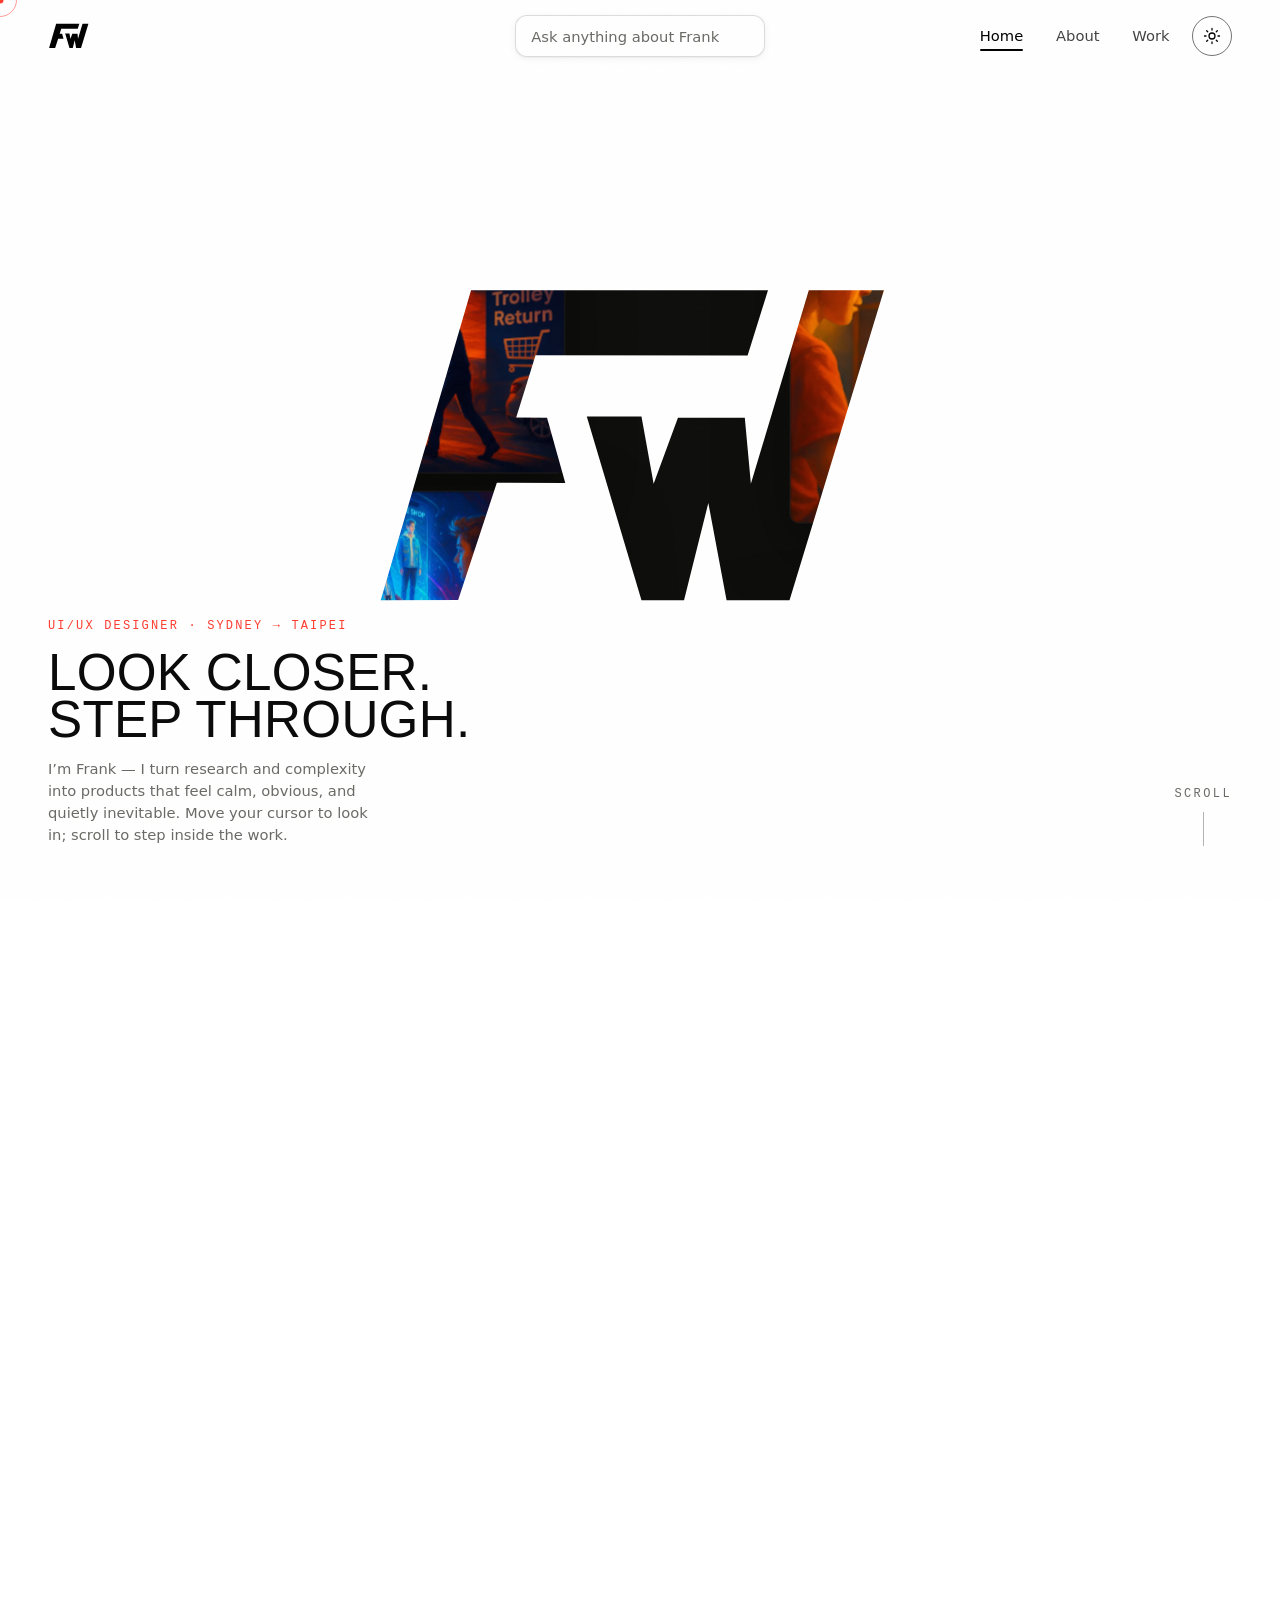
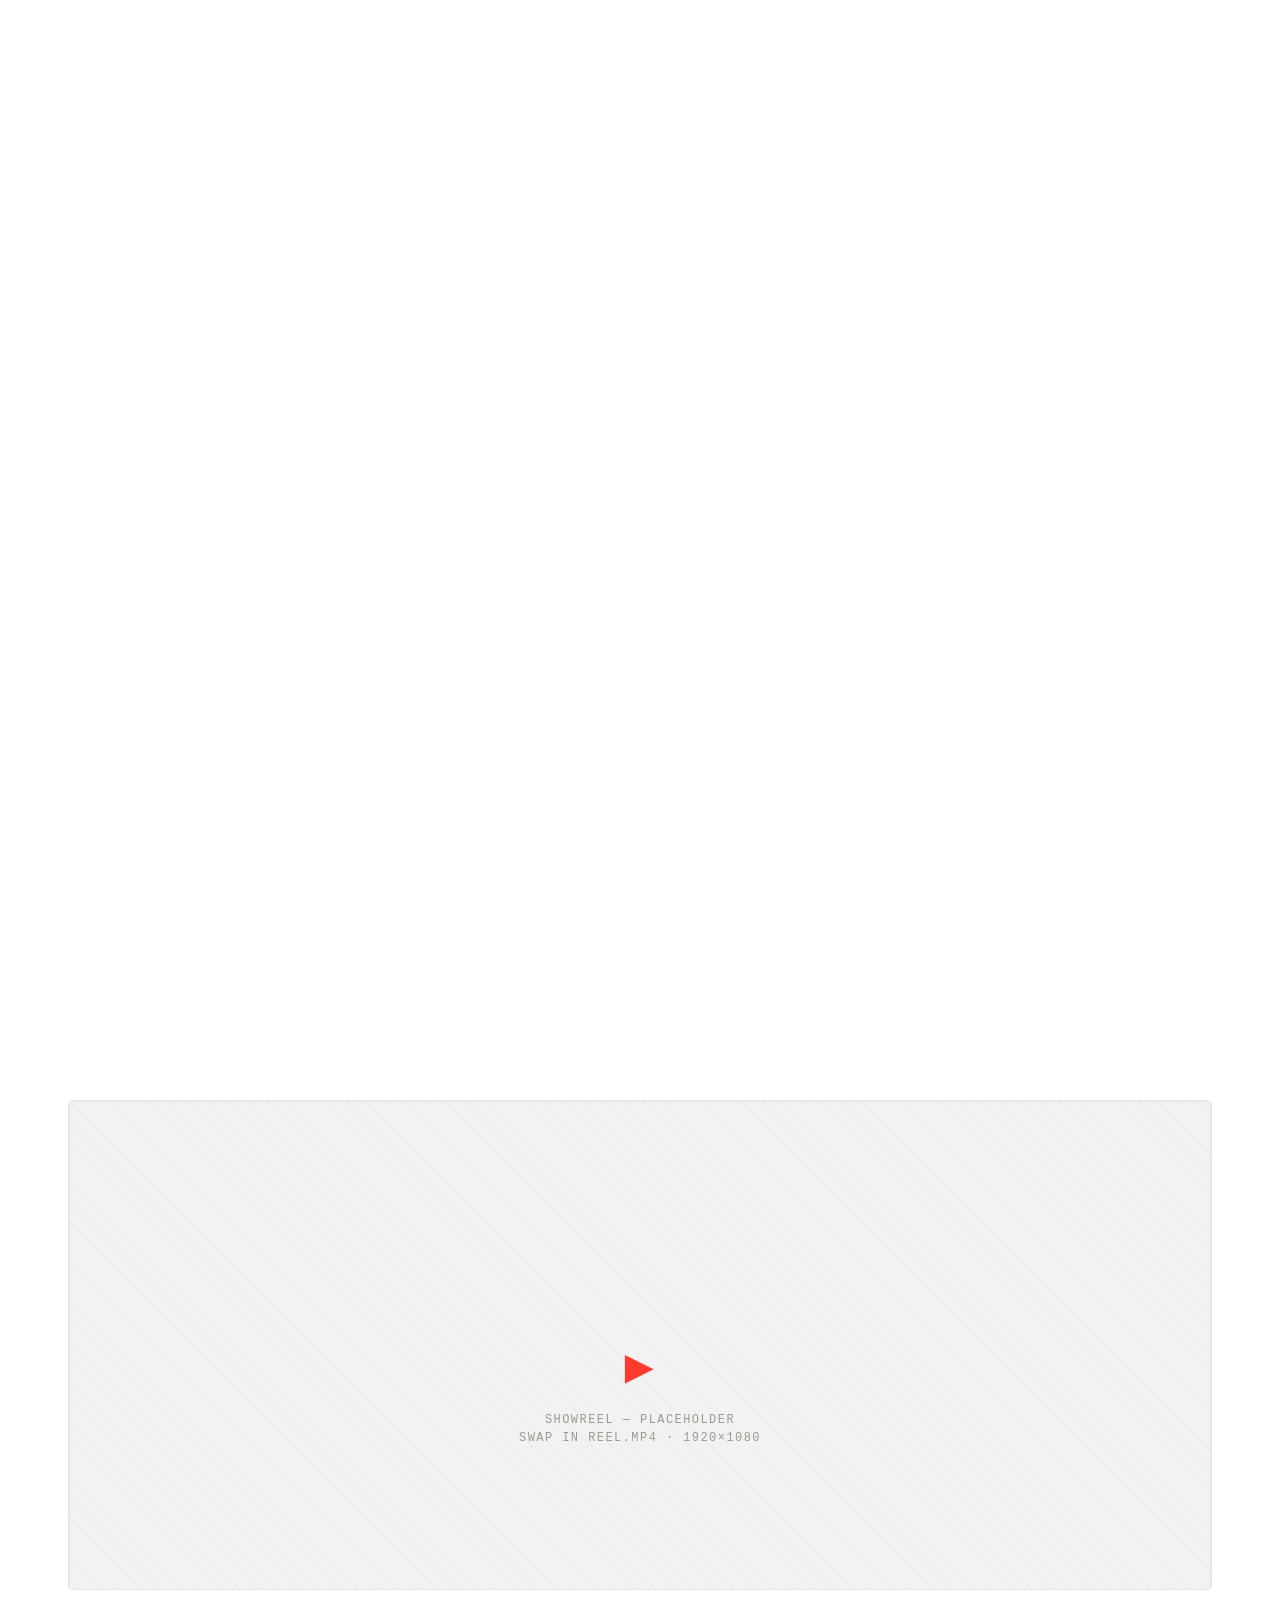
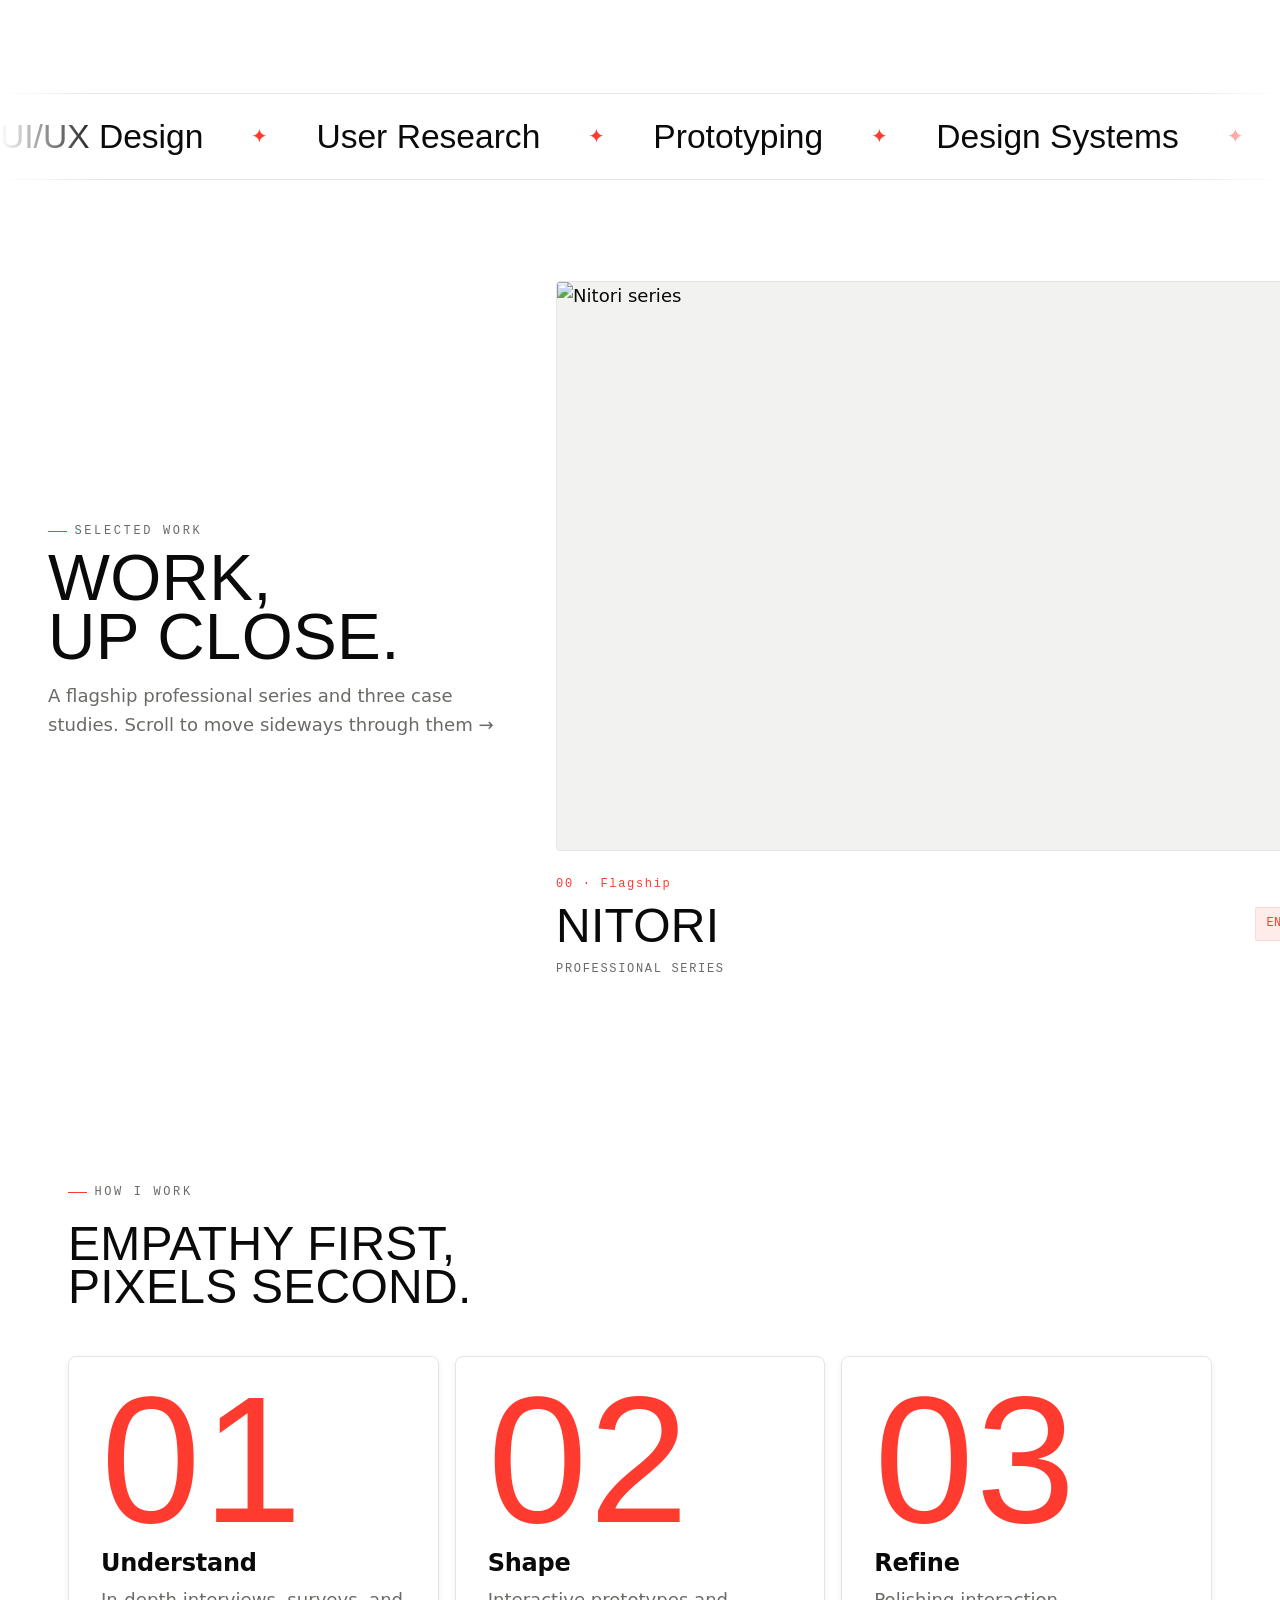
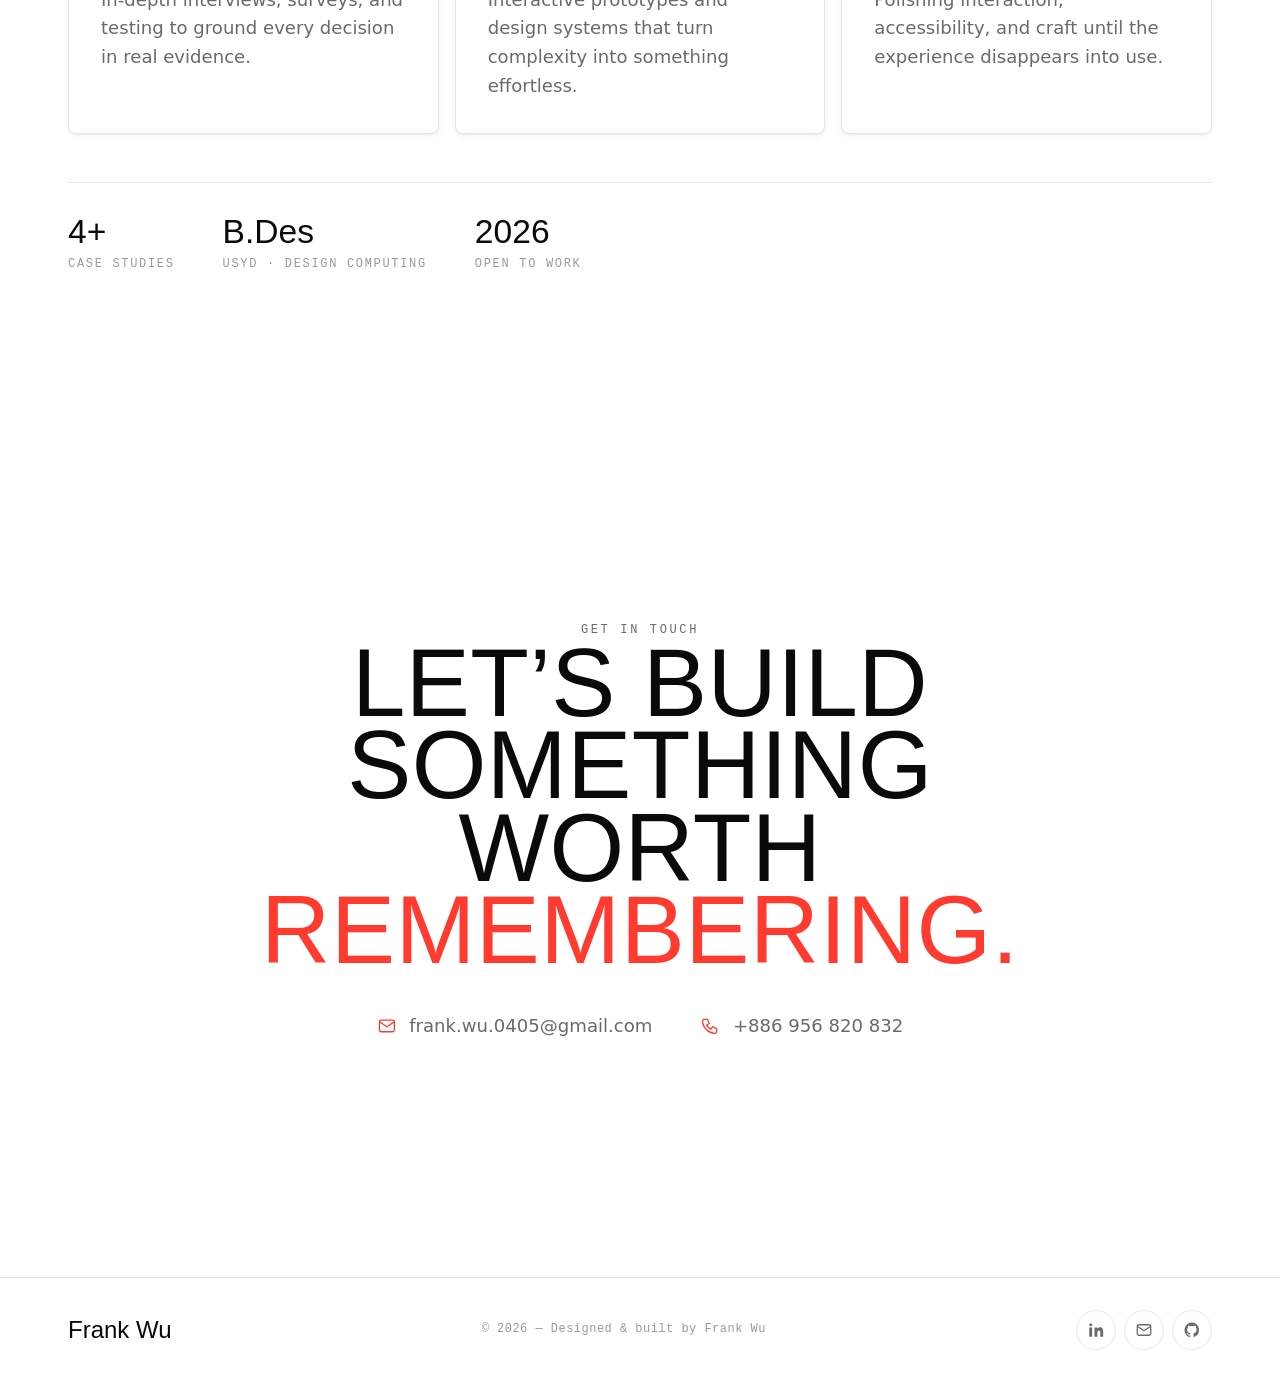
==== commit b3dd47a8: "Add files via upload" ====
--- a/index.html
+++ b/index.html
@@ -62,10 +62,10 @@
       <div class="pt-sticky">
         <!-- the world beyond the logo window (CSS-3D, themed) -->
         <div class="pt-scene"><div class="pt-inner">
-          <div class="pt-layer pt-l1"><img src="assets/images/smart_station_card_image.png" alt="" loading="eager"></div>
-          <div class="pt-layer pt-l2"><img src="assets/images/career_course_card_image.png" alt="" loading="eager"></div>
-          <div class="pt-layer pt-l3"><img src="assets/images/one_shop_gen_image.png" alt="" loading="eager"></div>
-          <div class="pt-layer pt-l4"><img src="assets/images/abstract art.png" alt="" loading="eager"></div>
+          <div class="pt-layer pt-l1"><img src="assets/images/smart_station_card_image.avif" alt="" loading="eager"></div>
+          <div class="pt-layer pt-l2"><img src="assets/images/career_course_card_image.avif" alt="" loading="eager"></div>
+          <div class="pt-layer pt-l3"><img src="assets/images/one_shop_gen_image.avif" alt="" loading="eager"></div>
+          <div class="pt-layer pt-l4"><img src="assets/images/abstract art.avif" alt="" loading="eager"></div>
         </div></div>
 
         <!-- themed field with a logo-shaped window that zooms open -->
@@ -144,7 +144,7 @@
         </div>
 
         <a class="h-panel showcase" href="nitori.html">
-          <div class="showcase__media"><img src="assets/images/abstract art.png" alt="Nitori series" loading="lazy"></div>
+          <div class="showcase__media"><img src="assets/images/logo_og.png" alt="Nitori series" loading="lazy"></div>
           <div class="showcase__foot">
             <div><span class="showcase__num">00 · Flagship</span><div class="showcase__title">Nitori</div><span class="showcase__cat">Professional series</span></div>
             <span class="chip chip--accent">Enter</span>
@@ -152,7 +152,7 @@
         </a>
 
         <a class="h-panel showcase" href="project1.html">
-          <div class="showcase__media"><img src="assets/images/smart_station_card_image.png" alt="Smart Station" loading="lazy"></div>
+          <div class="showcase__media"><img src="assets/images/smart_station_card_image.avif" alt="Smart Station" loading="lazy"></div>
           <div class="showcase__foot">
             <div><span class="showcase__num">01</span><div class="showcase__title">Smart Station</div><span class="showcase__cat">Interaction Design</span></div>
             <span class="chip">View</span>
@@ -160,7 +160,7 @@
         </a>
 
         <a class="h-panel showcase" href="project2.html">
-          <div class="showcase__media"><img src="assets/images/career_course_card_image.png" alt="CareerCourse" loading="lazy"></div>
+          <div class="showcase__media"><img src="assets/images/career_course_card_image.avif" alt="CareerCourse" loading="lazy"></div>
           <div class="showcase__foot">
             <div><span class="showcase__num">02</span><div class="showcase__title">CareerCourse</div><span class="showcase__cat">EdTech · LMS</span></div>
             <span class="chip">View</span>
@@ -168,7 +168,7 @@
         </a>
 
         <a class="h-panel showcase" href="project3.html">
-          <div class="showcase__media"><img src="assets/images/one_shop_gen_image.png" alt="One Shop" loading="lazy"></div>
+          <div class="showcase__media"><img src="assets/images/one_shop_gen_image.avif" alt="One Shop" loading="lazy"></div>
           <div class="showcase__foot">
             <div><span class="showcase__num">03</span><div class="showcase__title">One Shop</div><span class="showcase__cat">E-Commerce · App</span></div>
             <span class="chip">View</span>
--- a/assets/css/style.css
+++ b/assets/css/style.css
@@ -26,6 +26,7 @@
   --shadow-md:    0 4px 14px rgba(10, 10, 10, 0.08), 0 14px 40px rgba(10, 10, 10, 0.09);
   --shadow-lg:    0 20px 60px rgba(10, 10, 10, 0.16);
   --grain-opacity: 0.022;
+  --pt-scene: #0E0E0C; --pt-word: #1B1B1B;   /* portal: the world beyond the logo (inverse of field) */
 
   /* Typography */
   --font-display: "Anton", "Arial Narrow", "Inter", sans-serif;
@@ -81,6 +82,7 @@
   --shadow-md:    0 10px 30px rgba(0,0,0,0.55);
   --shadow-lg:    0 24px 70px rgba(0,0,0,0.65);
   --grain-opacity: 0.045;
+  --pt-scene: #F2F1EC; --pt-word: #E3E1D9;   /* portal world (inverse) — dark mode */
 }
 
 /* ----------------------------------------------------------------- *
@@ -185,7 +187,7 @@
   mix-blend-mode: difference;
 }
 .nav.is-stuck { border: none; }
-.nav__inner { width: 100%; max-width: var(--maxw); margin-inline: auto; padding-inline: var(--gutter); display: flex; align-items: center; justify-content: space-between; gap: var(--space-4); }
+.nav__inner { width: 100%; max-width: none; padding-inline: var(--gutter); display: flex; align-items: center; justify-content: space-between; gap: var(--space-4); }
 .nav__logo { display: inline-flex; align-items: center; }
 .nav__logo img { height: 42px; width: auto; transition: transform var(--dur-1) var(--ease); }
 .nav__logo:hover img { transform: scale(1.06); }
@@ -228,7 +230,6 @@
   padding: 1em 1.5em; border-radius: var(--radius-sm);
   border: 1px solid transparent; line-height: 1;
   transition: transform var(--dur-1) var(--ease), background var(--dur-1) var(--ease), color var(--dur-1) var(--ease), border-color var(--dur-1) var(--ease);
-  will-change: transform;
 }
 .btn svg { width: 1.1em; height: 1.1em; }
 .btn--primary { background: var(--text); color: var(--bg); }
@@ -503,7 +504,7 @@
 /* ----------------------------------------------------------------- *
    17. REVEAL ANIMATIONS
  * ----------------------------------------------------------------- */
-[data-reveal], .fade-in { opacity: 0; transform: translateY(22px); transition: opacity 0.8s var(--ease-out), transform 0.8s var(--ease-out); will-change: opacity, transform; }
+[data-reveal], .fade-in { opacity: 0; transform: translateY(22px); transition: opacity 0.8s var(--ease-out), transform 0.8s var(--ease-out); }
 [data-reveal].is-revealed, .fade-in.visible { opacity: 1; transform: none; }
 [data-reveal][data-reveal-delay="1"] { transition-delay: 0.08s; }
 [data-reveal][data-reveal-delay="2"] { transition-delay: 0.16s; }
@@ -531,7 +532,7 @@
 
 /* Hero line-mask reveal helpers (GSAP animates the inner span) */
 .reveal-line { overflow: hidden; display: block; }
-.reveal-line > span { display: block; will-change: transform; }
+.reveal-line > span { display: block; }
 
 /* Full-page transition overlay */
 .page-veil { position: fixed; inset: 0 0 100% 0; z-index: 9997; background: var(--accent); pointer-events: none; }
@@ -555,7 +556,7 @@
 .media-ph__label i { display: block; font-style: normal; font-family: var(--font-display); font-size: var(--step-3); color: var(--accent); margin-bottom: 0.5rem; }
 
 /* 3D tilt */
-[data-tilt] { transform-style: preserve-3d; will-change: transform; transition: transform 0.4s var(--ease); }
+[data-tilt] { transform-style: preserve-3d; transition: transform 0.4s var(--ease); }
 [data-tilt] .tilt-up { transform: translateZ(50px); transform-style: preserve-3d; }
 
 /* parallax media (image overflows its frame and drifts on scroll) */
@@ -672,13 +673,9 @@
 
 @media (max-width: 720px) {
   :root { --nav-h: 64px; }
-  /* On mobile the drawer is opaque, so drop the blend and use theme colors
-     with a translucent bar for legibility. */
-  .nav { mix-blend-mode: normal; background: color-mix(in srgb, var(--bg) 82%, transparent); backdrop-filter: blur(12px); -webkit-backdrop-filter: blur(12px); border-bottom: 1px solid var(--line); }
+  /* Mobile uses the same transparent invert (mix-blend) as desktop so the bar
+     doesn't break the portal illusion. Only the open drawer stays opaque. */
   .nav__logo img { height: 38px; }
-  [data-theme="light"] .nav__logo img { filter: brightness(0); }
-  .theme-toggle, .nav__burger { color: var(--text); border-color: var(--line); }
-  .nav__burger span, .nav__burger span::before, .nav__burger span::after { background: var(--text); }
   .nav__links { position: fixed; inset: 0 0 0 auto; width: min(78vw, 360px); height: 100dvh; flex-direction: column; align-items: flex-start; justify-content: flex-start; gap: var(--space-1); padding: calc(var(--nav-h) + 1.5rem) var(--space-6) var(--space-6); background: var(--bg); border-left: 1px solid var(--line); transform: translateX(100%); transition: transform var(--dur-2) var(--ease); }
   .nav__links.is-open { transform: translateX(0); }
   /* inside the solid drawer, drop the blend so links stay legible */
@@ -713,19 +710,17 @@
 @media (max-width: 900px) {
   .imwork { grid-template-columns: 1fr; min-height: auto; gap: var(--space-5); }
   .imwork--rev { direction: ltr; }
-  .h-panel { width: 82vw; } .h-panel--intro { width: 82vw; }
+  .h-panel { width: 80vw; } .h-panel--intro { width: 80vw; }
   .hero3d { grid-template-columns: 1fr; gap: var(--space-7); }
   .hero-card { max-width: 300px; }
-  .h-scroll { overflow-x: auto; -webkit-overflow-scrolling: touch; scroll-snap-type: x proximity; }
-  .h-scroll.scene--full { min-height: auto; padding-block: var(--space-9); }
-  .h-track { padding-bottom: var(--space-4); }
-  .h-panel { scroll-snap-align: start; }
+  .h-scroll.scene--full { min-height: 100vh; }   /* keep full height so it pins on mobile too */
+  .h-track { padding-inline: 9vw; }               /* breathing room so cards don't touch the edges */
 }
 @media (max-width: 720px) {
   .scene--full { min-height: auto; padding-block: clamp(4rem, 16vh, 7rem); }
   .big-num { font-size: clamp(3.5rem, 22vw, 7rem); }
   .imwork__title { font-size: var(--step-3); }
-  .h-panel { width: 86vw; }
+  .h-panel { width: 80vw; }
 }
 @media (pointer: fine) and (min-width: 721px) { body.has-cursor, body.has-cursor * { cursor: none; } }
 
@@ -743,7 +738,7 @@
   width: 250px; max-width: 92vw; height: 42px;
   padding: 0 0.35rem 0 0.95rem; border-radius: 12px; cursor: text;
   background: color-mix(in srgb, var(--bg) 52%, transparent);
-  -webkit-backdrop-filter: blur(16px) saturate(1.5); backdrop-filter: blur(16px) saturate(1.5);
+  -webkit-backdrop-filter: blur(10px); backdrop-filter: blur(10px);
   border: 1px solid color-mix(in srgb, var(--text) 14%, transparent);
   box-shadow: inset 0 1px 0 color-mix(in srgb, #ffffff 22%, transparent), var(--shadow-sm);
   transition: width 0.55s cubic-bezier(0.34, 1.56, 0.64, 1), border-color var(--dur-1) var(--ease), box-shadow var(--dur-1) var(--ease), background var(--dur-1) var(--ease);
@@ -787,7 +782,7 @@
   width: min(440px, 92vw); height: min(68vh, 680px);
   display: flex; flex-direction: column; border-radius: 14px; overflow: hidden;
   background: color-mix(in srgb, var(--bg) 74%, transparent);
-  -webkit-backdrop-filter: blur(26px) saturate(1.7); backdrop-filter: blur(26px) saturate(1.7);
+  -webkit-backdrop-filter: blur(18px); backdrop-filter: blur(18px);
   border: 1px solid color-mix(in srgb, var(--text) 14%, transparent);
   box-shadow: var(--shadow-lg), inset 0 1px 0 color-mix(in srgb, #ffffff 20%, transparent);
   opacity: 0;
@@ -839,7 +834,7 @@
 .veil { position: fixed; inset: 0; z-index: 99990; pointer-events: none; opacity: 0; }
 .veil svg { width: 100%; height: 100%; display: block; }
 .veil__paint { fill: var(--accent); }
-.veil__hole { transform: scale(0.0001); transform-box: fill-box; transform-origin: center; will-change: transform; }
+.veil__hole { transform: scale(0.0001); transform-box: fill-box; transform-origin: center; }
 
 /* Exit: a quick, quiet fade to solid (the hole stays closed — no inward motion).
    Entry: ONE slow outward gesture — the logo aperture opens to reveal the page. */
@@ -877,3 +872,59 @@
   html.is-loading::before { animation: none; }
   html.is-loading::after { animation: none; width: 170px; }
 }
+
+/* ----------------------------------------------------------------- *
+   24. LANDING PORTAL HERO (themed CSS-3D; nav stays above at z 900+)
+   --pt-p (0→1) scroll progress, --pt-mx/--pt-my cursor — set in JS.
+ * ----------------------------------------------------------------- */
+.pt-stage { height: 300vh; position: relative; }
+.pt-sticky { position: sticky; top: 0; height: 100vh; height: 100svh; overflow: hidden; background: var(--bg); }
+.pt-scene { position: absolute; inset: 0; perspective: 1100px; perspective-origin: 50% 45%; background: var(--pt-scene); }
+.pt-inner { position: absolute; inset: 0; transform-style: preserve-3d; transform: translateZ(calc(var(--pt-p) * 1550px)) scale(calc(1 + var(--pt-p) * 0.35)); }
+.pt-layer { position: absolute; border-radius: 10px; overflow: hidden; box-shadow: 0 30px 80px rgba(0,0,0,.45); border: 1px solid rgba(128,128,128,.18); }
+.pt-layer img { width: 100%; height: 100%; object-fit: cover; display: block; }
+.pt-l1 { width: 34vw; height: 24vw; left: 9vw;  top: 20vh;    transform: translate3d(calc(var(--pt-mx)*-60px), calc(var(--pt-my)*-40px), -220px); }
+.pt-l2 { width: 26vw; height: 32vw; right: 11vw; top: 14vh;   transform: translate3d(calc(var(--pt-mx)*70px),  calc(var(--pt-my)*46px), -120px); }
+.pt-l3 { width: 22vw; height: 15vw; left: 24vw; top: 54vh;    transform: translate3d(calc(var(--pt-mx)*-36px), calc(var(--pt-my)*-24px), 60px); }
+.pt-l4 { width: 24vw; height: 16vw; right: 18vw; bottom: 10vh; transform: translate3d(calc(var(--pt-mx)*44px),  calc(var(--pt-my)*30px), 10px); }
+.pt-word { position: absolute; left: 50%; top: 50%; transform: translate(-50%, -50%) translateZ(-360px); font-family: var(--font-display); text-transform: uppercase; font-size: 18vw; line-height: 0.8; color: var(--pt-word); letter-spacing: 0.01em; white-space: nowrap; }
+.pt-window { position: absolute; inset: 0; z-index: 5; opacity: calc(1 - clamp(0, (var(--pt-p) - 0.4) * 5, 1)); }
+.pt-window svg { width: 100%; height: 100%; display: block; }
+.pt-paint { fill: var(--bg); }
+.pt-hole { transform-box: fill-box; transform-origin: center; transform: scale(calc(0.42 + var(--pt-p) * 22)); }
+/* deep-space hook — a proposition that surfaces mid-tunnel, then recedes */
+.pt-hook { position: absolute; inset: 0; z-index: 7; display: grid; place-items: center; text-align: center; pointer-events: none;
+  opacity: calc(clamp(0, (var(--pt-p) - 0.5) * 7, 1) - clamp(0, (var(--pt-p) - 0.74) * 8, 1)); }
+.pt-hook .k { display: block; font-family: var(--font-mono); font-size: var(--step--2); letter-spacing: 0.22em; text-transform: uppercase; color: var(--accent); margin-bottom: 1rem; }
+.pt-hook__line { font-family: var(--font-display); text-transform: uppercase; font-size: clamp(2.4rem, 7vw, 6rem); line-height: 0.9; letter-spacing: 0.01em; color: var(--bg);
+  transform: scale(calc(0.9 + var(--pt-p) * 0.3)); }
+.pt-hook__line .accent { color: var(--accent); }
+
+/* the next section rises as a solid panel with a convex (arc) top, topping out at --pt-p = 1 */
+.pt-riser { position: absolute; left: 0; bottom: 0; width: 100%; height: calc(100% + 8vh); z-index: 8; background: var(--bg);
+  border-top-left-radius: 50% 8vh; border-top-right-radius: 50% 8vh;
+  transform: translateY(calc((1 - clamp(0, (var(--pt-p) - 0.82) / 0.18, 1)) * 108%)); }
+.pt-riser__in { position: absolute; left: 0; right: 0; top: 46%; transform: translateY(-50%); text-align: center; padding-inline: var(--gutter); }
+.pt-riser__in .k { display: block; font-family: var(--font-mono); font-size: var(--step--2); letter-spacing: 0.2em; text-transform: uppercase; color: var(--accent); margin-bottom: 0.8rem; }
+.pt-riser__in h2 { font-family: var(--font-display); text-transform: uppercase; font-size: clamp(2.5rem, 8vw, 6rem); line-height: 0.88; letter-spacing: 0.005em; color: var(--text); }
+.pt-riser__cta { display: flex; gap: var(--space-3); justify-content: center; flex-wrap: wrap; margin-top: var(--space-6); }
+@media (prefers-reduced-motion: reduce) { .pt-riser { display: none; } }
+.pt-hud { position: absolute; inset: 0; z-index: 6; pointer-events: none; color: var(--text); opacity: calc(1 - clamp(0, var(--pt-p) * 12, 1)); }
+.pt-hud > * { position: absolute; }
+.pt-intro { left: var(--gutter); bottom: clamp(2rem, 6vh, 4rem); max-width: 42ch; }
+.pt-intro .k { display: block; font-family: var(--font-mono); font-size: var(--step--2); letter-spacing: 0.18em; text-transform: uppercase; color: var(--accent); margin-bottom: 0.8rem; }
+.pt-intro h1 { font-family: var(--font-display); text-transform: uppercase; font-size: clamp(1.9rem, 4.4vw, 3.2rem); line-height: 0.92; letter-spacing: 0.005em; }
+.pt-intro p { margin-top: 0.9rem; font-size: var(--step--1); color: var(--text-muted); max-width: 36ch; line-height: 1.5; }
+.pt-cue { right: var(--gutter); bottom: clamp(2rem, 6vh, 4rem); font-family: var(--font-mono); font-size: var(--step--2); letter-spacing: 0.2em; text-transform: uppercase; color: var(--text-muted); display: flex; flex-direction: column; align-items: center; gap: 8px; }
+.pt-cue::after { content: ""; width: 1px; height: 34px; background: currentColor; opacity: 0.5; }
+@media (max-width: 720px) {
+  .pt-stage { height: 230vh; }
+  .pt-word { font-size: 30vw; }
+  .pt-intro h1 { font-size: clamp(1.6rem, 8vw, 2.4rem); }
+}
+@media (prefers-reduced-motion: reduce) {
+  .pt-stage { height: 100vh; }
+  .pt-sticky { position: relative; }
+  .pt-inner { transform: none; }
+  .pt-scene { opacity: 1; }
+}
